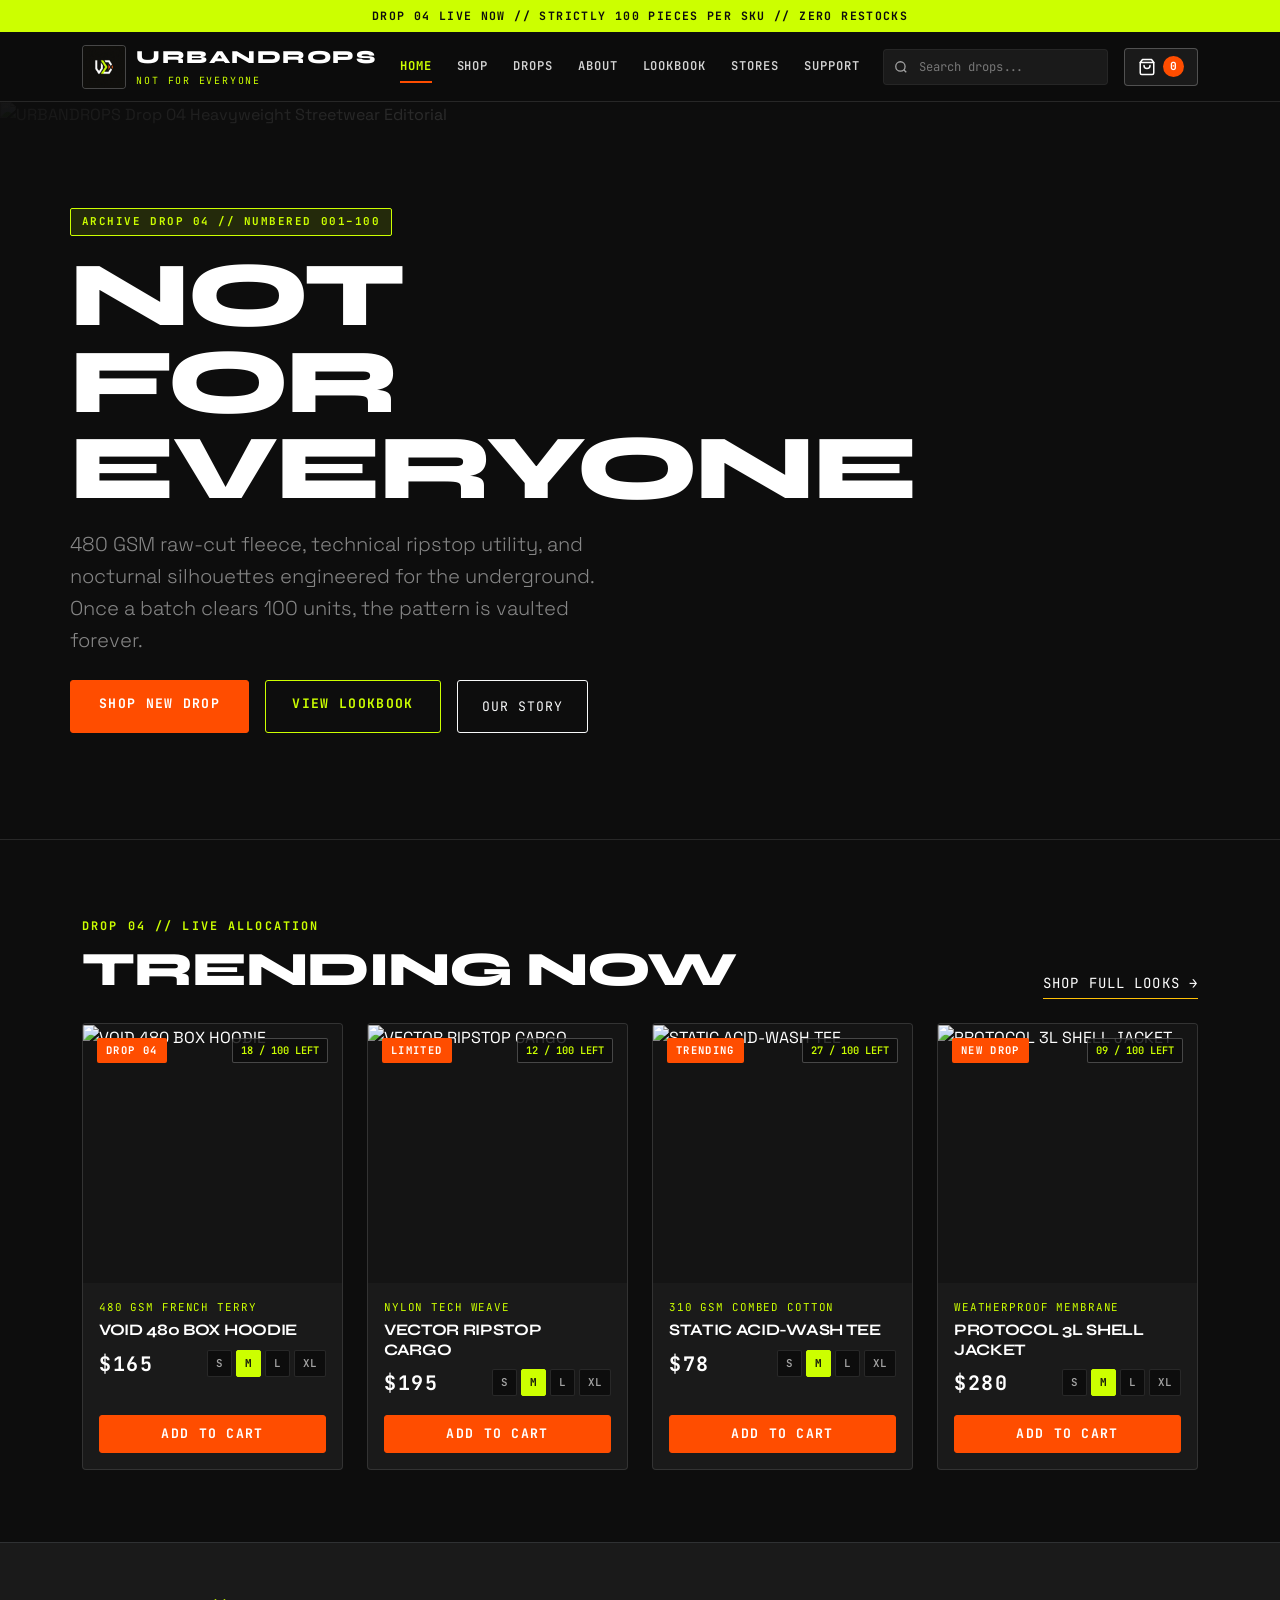
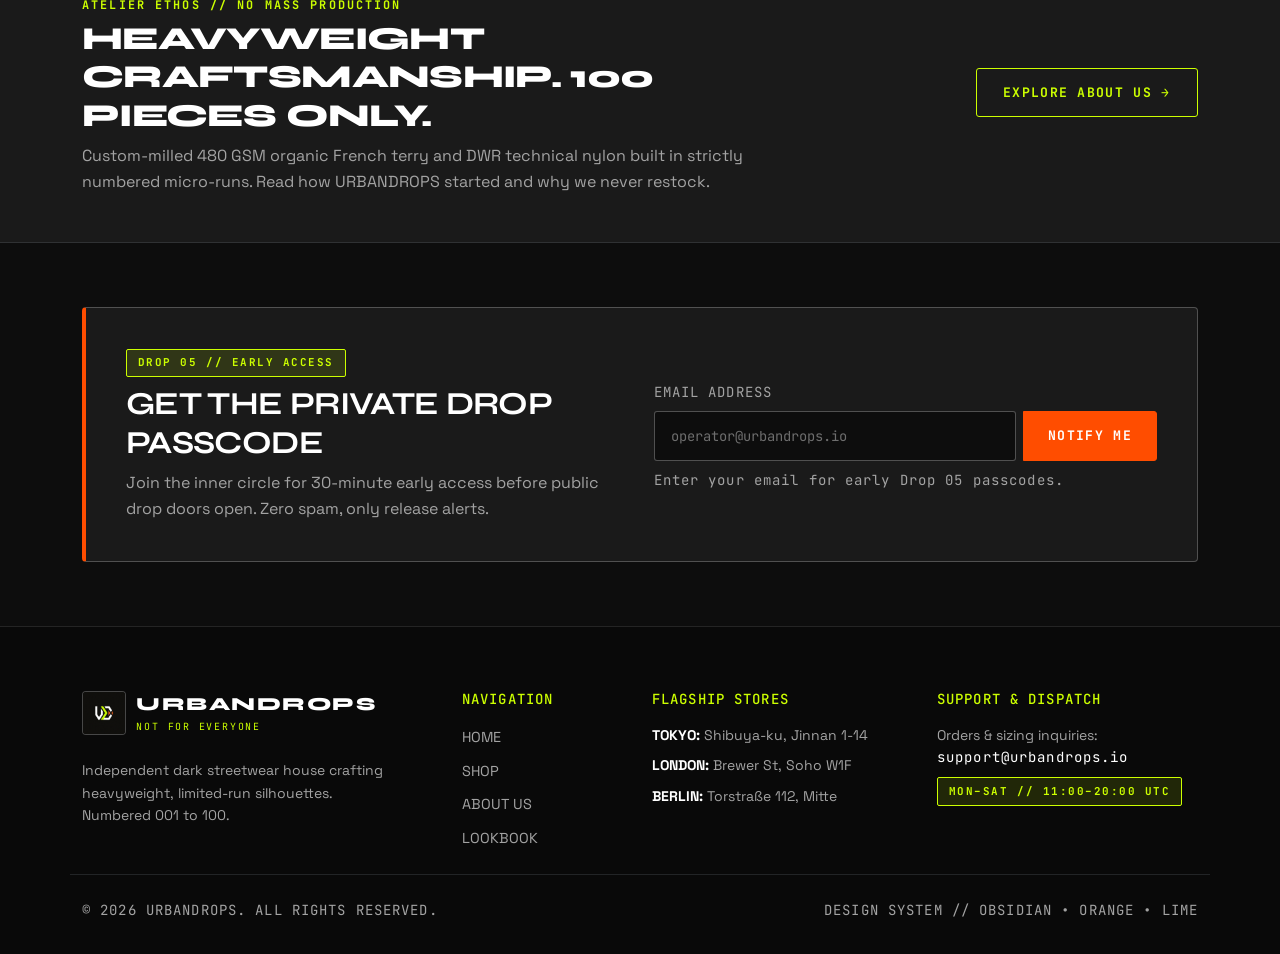
==== index.html @ 20c1b4dc "Updated active navbar link highlighting and polished mobile grid responsiveness across Home and Abou" ====
<!DOCTYPE html>
<html lang="en">
<head>
  <meta charset="UTF-8">
  <meta name="viewport" content="width=device-width, initial-scale=1.0">
  <title>URBANDROPS // NOT FOR EVERYONE</title>
  <link rel="preconnect" href="https://fonts.googleapis.com">
  <link rel="preconnect" href="https://fonts.gstatic.com" crossorigin>
  <link href="https://fonts.googleapis.com/css2?family=Inter:wght@400;500;600&family=JetBrains+Mono:wght@400;600;700&family=Space+Grotesk:wght@500;600;700&family=Syne:wght@700;800&display=swap" rel="stylesheet">
  <link href="https://cdn.jsdelivr.net/npm/bootstrap@5.3.3/dist/css/bootstrap.min.css" rel="stylesheet" integrity="sha384-QWTKZyjpPEjISv5WaRU9OFeRpok6YctnYmDr5pNlyT2bRjXh0JMhjY6hW+ALEwIH" crossorigin="anonymous">
  <link rel="stylesheet" href="css/style.css">
</head>
<body>

  <!-- Top Drop Ticker -->
  <div class="ud-ticker text-center">
    <div class="container">
      DROP 04 LIVE NOW // STRICTLY 100 PIECES PER SKU // ZERO RESTOCKS
    </div>
  </div>

  <!-- Shared Sticky Dark Navbar -->
  <nav class="navbar navbar-expand-lg sticky-top ud-navbar" aria-label="Primary Navigation">
    <div class="container">
      <a class="ud-brand" href="index.html">
        <img src="images/Logo.png" alt="URBANDROPS Logo" class="ud-brand-logo">
        <div>
          <span class="ud-brand-name">URBANDROPS</span>
          <span class="ud-brand-sub">NOT FOR EVERYONE</span>
        </div>
      </a>

      <div class="d-flex align-items-center gap-2 order-lg-3">
        <!-- Cart Icon + Dynamic Badge -->
        <button type="button" class="ud-cart-btn" data-open-cart aria-label="Open shopping bag">
          <svg width="18" height="18" viewBox="0 0 24 24" fill="none" stroke="currentColor" stroke-width="2" stroke-linecap="round" stroke-linejoin="round" aria-hidden="true">
            <path d="M6 2L3 6v14a2 2 0 0 0 2 2h14a2 2 0 0 0 2-2V6l-3-4z"></path>
            <line x1="3" y1="6" x2="21" y2="6"></line>
            <path d="M16 10a4 4 0 0 1-8 0"></path>
          </svg>
          <span class="ud-cart-badge" id="cart-badge" data-cart-badge>0</span>
        </button>

        <!-- Mobile Hamburger Menu (☰) -->
        <button class="navbar-toggler ud-toggler" type="button" data-bs-toggle="collapse" data-bs-target="#udNavbarCollapse" aria-controls="udNavbarCollapse" aria-expanded="false" aria-label="Toggle navigation">
          <span class="ud-hamburger-icon" aria-hidden="true">☰</span>
        </button>
      </div>

      <div class="collapse navbar-collapse order-lg-2" id="udNavbarCollapse">
        <ul class="navbar-nav mx-auto mb-2 mb-lg-0 gap-lg-1">
          <li class="nav-item">
            <a class="nav-link ud-nav-link active" aria-current="page" href="index.html">HOME</a>
          </li>
          <li class="nav-item">
            <a class="nav-link ud-nav-link" href="#trending-section">SHOP</a>
          </li>
          <li class="nav-item">
            <a class="nav-link ud-nav-link" href="pages/about.html#drop-philosophy">DROPS</a>
          </li>
          <li class="nav-item">
            <a class="nav-link ud-nav-link" href="pages/about.html">ABOUT</a>
          </li>
          <li class="nav-item">
            <a class="nav-link ud-nav-link" href="pages/lookbook.html">LOOKBOOK</a>
          </li>
          <li class="nav-item">
            <a class="nav-link ud-nav-link" href="pages/about.html#stores">STORES</a>
          </li>
          <li class="nav-item">
            <a class="nav-link ud-nav-link" href="#footer-support">SUPPORT</a>
          </li>
        </ul>

        <!-- Search Input -->
        <form class="ud-search-wrap me-lg-3" id="navbarSearchForm" role="search">
          <span class="ud-search-icon" aria-hidden="true">
            <svg width="14" height="14" viewBox="0 0 24 24" fill="none" stroke="currentColor" stroke-width="2.2">
              <circle cx="11" cy="11" r="8"></circle>
              <line x1="21" y1="21" x2="16.65" y2="16.65"></line>
            </svg>
          </span>
          <input class="form-control ud-search-input" type="search" id="navbarSearchInput" placeholder="Search drops..." aria-label="Search drops" autocomplete="off">
          <div class="ud-search-results" id="navbarSearchResults"></div>
        </form>
      </div>
    </div>
  </nav>

  <main>
    <!-- Hero Banner -->
    <section class="ud-hero" id="hero">
      <img src="images/hero-drop.jpg" alt="URBANDROPS Drop 04 Heavyweight Streetwear Editorial" class="ud-hero-bg">
      <div class="ud-hero-overlay"></div>
      <div class="container ud-hero-content">
        <div class="row">
          <div class="col-lg-8 col-xl-7">
            <span class="ud-tag-lime mb-3">ARCHIVE DROP 04 // NUMBERED 001–100</span>
            <h1 class="ud-hero-title mb-3">NOT FOR EVERYONE</h1>
            <p class="lead text-white-50 mb-4" style="max-width: 540px;">
              480 GSM raw-cut fleece, technical ripstop utility, and nocturnal silhouettes engineered for the underground. Once a batch clears 100 units, the pattern is vaulted forever.
            </p>
            <div class="d-flex flex-wrap gap-3">
              <a href="#trending-section" class="btn btn-ud-orange">SHOP NEW DROP</a>
              <a href="pages/lookbook.html" class="btn btn-ud-outline-lime">VIEW LOOKBOOK</a>
              <a href="pages/about.html" class="btn btn-outline-light font-mono-tech text-uppercase px-4 py-3" style="font-size: 0.82rem; border-radius: 3px;">OUR STORY</a>
            </div>
          </div>
        </div>
      </div>
    </section>

    <!-- Trending Products Grid (Rendered from JS Array) -->
    <section class="py-5 my-lg-4" id="trending-section">
      <div class="container">
        <div class="d-flex flex-column flex-md-row justify-content-between align-items-md-end mb-4 gap-3">
          <div>
            <span class="ud-section-eyebrow">DROP 04 // LIVE ALLOCATION</span>
            <h2 class="ud-section-title mb-0 mt-1">TRENDING NOW</h2>
          </div>
          <div class="d-flex align-items-center gap-3">
            <span id="trending-search-status" class="font-mono-tech small text-lime d-none"></span>
            <a href="pages/lookbook.html" class="font-mono-tech small text-decoration-none text-white border-bottom border-warning pb-1">
              SHOP FULL LOOKS →
            </a>
          </div>
        </div>

        <!-- 4-Item Grid populated dynamically by js/main.js -->
        <div class="row row-cols-1 row-cols-sm-2 row-cols-lg-4 g-4" id="trending-products-grid"></div>
      </div>
    </section>

    <!-- Brand Spotlight Strip -->
    <section class="py-5 border-top border-bottom border-secondary border-opacity-25 bg-charcoal">
      <div class="container">
        <div class="row align-items-center g-4">
          <div class="col-lg-8">
            <span class="ud-section-eyebrow">ATELIER ETHOS // NO MASS PRODUCTION</span>
            <h2 class="ud-section-title fs-2 mt-1 mb-2">HEAVYWEIGHT CRAFTSMANSHIP. 100 PIECES ONLY.</h2>
            <p class="text-ud-muted mb-0">
              Custom-milled 480 GSM organic French terry and DWR technical nylon built in strictly numbered micro-runs. Read how URBANDROPS started and why we never restock.
            </p>
          </div>
          <div class="col-lg-4 text-lg-end">
            <a href="pages/about.html" class="btn btn-ud-outline-lime">EXPLORE ABOUT US →</a>
          </div>
        </div>
      </div>
    </section>

    <!-- Email Newsletter Form with Live Validation -->
    <section class="py-5 my-lg-3" id="newsletter-section">
      <div class="container">
        <div class="ud-newsletter-box">
          <div class="row align-items-center g-4">
            <div class="col-lg-6">
              <span class="ud-tag-lime mb-2">DROP 05 // EARLY ACCESS</span>
              <h2 class="font-display fs-2 fw-bold text-uppercase mb-2">GET THE PRIVATE DROP PASSCODE</h2>
              <p class="text-ud-muted mb-0">
                Join the inner circle for 30-minute early access before public drop doors open. Zero spam, only release alerts.
              </p>
            </div>
            <div class="col-lg-6">
              <form id="newsletter-form" novalidate>
                <label for="newsletter-email" class="form-label font-mono-tech small text-ud-muted">EMAIL ADDRESS</label>
                <div class="input-group flex-column flex-sm-row gap-2">
                  <input
                    type="email"
                    class="form-control ud-input-dark"
                    id="newsletter-email"
                    placeholder="operator@urbandrops.io"
                    aria-describedby="newsletter-feedback"
                    required>
                  <button type="submit" class="btn btn-ud-orange px-4">NOTIFY ME</button>
                </div>
                <div id="newsletter-feedback" class="font-mono-tech small mt-2 text-ud-muted" aria-live="polite">
                  Enter your email for early Drop 05 passcodes.
                </div>
              </form>
            </div>
          </div>
        </div>
      </div>
    </section>
  </main>

  <!-- Shared Dark Footer -->
  <footer class="ud-footer" id="footer-support">
    <div class="container">
      <div class="row g-4 pb-4 border-bottom border-secondary border-opacity-25">
        <div class="col-lg-4">
          <a class="ud-brand mb-3" href="index.html">
            <img src="images/Logo.png" alt="URBANDROPS Logo" class="ud-brand-logo">
            <div>
              <span class="ud-brand-name">URBANDROPS</span>
              <span class="ud-brand-sub">NOT FOR EVERYONE</span>
            </div>
          </a>
          <p class="text-ud-muted small mt-2" style="max-width: 320px;">
            Independent dark streetwear house crafting heavyweight, limited-run silhouettes. Numbered 001 to 100.
          </p>
        </div>

        <div class="col-6 col-lg-2">
          <h3 class="font-mono-tech small text-lime text-uppercase mb-3">NAVIGATION</h3>
          <ul class="list-unstyled d-grid gap-2 mb-0">
            <li><a href="index.html" class="ud-footer-link">HOME</a></li>
            <li><a href="#trending-section" class="ud-footer-link">SHOP</a></li>
            <li><a href="pages/about.html" class="ud-footer-link">ABOUT US</a></li>
            <li><a href="pages/lookbook.html" class="ud-footer-link">LOOKBOOK</a></li>
          </ul>
        </div>

        <div class="col-6 col-lg-3">
          <h3 class="font-mono-tech small text-lime text-uppercase mb-3">FLAGSHIP STORES</h3>
          <ul class="list-unstyled d-grid gap-2 mb-0 small text-ud-muted">
            <li><strong class="text-white">TOKYO:</strong> Shibuya-ku, Jinnan 1-14</li>
            <li><strong class="text-white">LONDON:</strong> Brewer St, Soho W1F</li>
            <li><strong class="text-white">BERLIN:</strong> Torstraße 112, Mitte</li>
          </ul>
        </div>

        <div class="col-lg-3">
          <h3 class="font-mono-tech small text-lime text-uppercase mb-3">SUPPORT &amp; DISPATCH</h3>
          <p class="text-ud-muted small mb-2">Orders &amp; sizing inquiries:<br><span class="text-white font-mono-tech">support@urbandrops.io</span></p>
          <span class="ud-tag-lime">MON–SAT // 11:00–20:00 UTC</span>
        </div>
      </div>

      <div class="d-flex flex-column flex-sm-row justify-content-between align-items-center pt-4 gap-2">
        <p class="font-mono-tech small text-ud-muted mb-0">© 2026 URBANDROPS. ALL RIGHTS RESERVED.</p>
        <p class="font-mono-tech small text-ud-muted mb-0">DESIGN SYSTEM // OBSIDIAN • ORANGE • LIME</p>
      </div>
    </div>
  </footer>

  <script src="https://cdn.jsdelivr.net/npm/bootstrap@5.3.3/dist/js/bootstrap.bundle.min.js" integrity="sha384-YvpcrYf0tY3lHB60NNkmXc5s9fDVZLESaAA55NDzOxhy9GkcIdslK1eN7N6jIeHz" crossorigin="anonymous"></script>
  <script src="js/main.js"></script>
</body>
</html>
---- css/style.css ----
/* ==========================================================================
   URBANDROPS — Shared Dark Streetwear Design System
   Palette:
     Obsidian Black : #0D0D0D
     Dark Charcoal  : #1A1A1A
     Pure White     : #FFFFFF
     Signal Orange  : #FF4D00
     Volt Lime      : #CCFF00
   ========================================================================== */

:root {
  --ud-bg: #0D0D0D;
  --ud-surface: #1A1A1A;
  --ud-surface-alt: #232323;
  --ud-text: #FFFFFF;
  --ud-muted: #A3A3A3;
  --ud-orange: #FF4D00;
  --ud-orange-hover: #FF6826;
  --ud-lime: #CCFF00;
  --ud-border: rgba(255, 255, 255, 0.11);
  --ud-border-strong: rgba(255, 255, 255, 0.24);
  --ud-font-display: 'Syne', 'Space Grotesk', system-ui, sans-serif;
  --ud-font-sans: 'Space Grotesk', 'Inter', system-ui, -apple-system, sans-serif;
  --ud-font-mono: 'JetBrains Mono', ui-monospace, SFMono-Regular, monospace;
}

*,
*::before,
*::after {
  box-sizing: border-box;
}

html {
  scroll-behavior: smooth;
  background-color: var(--ud-bg);
  overflow-x: clip;
}

body {
  background-color: var(--ud-bg);
  color: var(--ud-text);
  font-family: var(--ud-font-sans);
  line-height: 1.6;
  overflow-x: clip;
  min-height: 100vh;
  display: flex;
  flex-direction: column;
}

main,
section {
  max-width: 100%;
}

main {
  flex: 1 0 auto;
}

/* Typography utilities */
.font-display {
  font-family: var(--ud-font-display);
  letter-spacing: -0.02em;
}

.font-mono-tech {
  font-family: var(--ud-font-mono);
  letter-spacing: 0.08em;
}

.text-lime {
  color: var(--ud-lime) !important;
}

.text-orange {
  color: var(--ud-orange) !important;
}

.text-ud-muted {
  color: var(--ud-muted) !important;
}

.bg-charcoal {
  background-color: var(--ud-surface) !important;
}

.bg-obsidian {
  background-color: var(--ud-bg) !important;
}

/* Top announcement marquee / ticker */
.ud-ticker {
  background-color: var(--ud-lime);
  color: #0D0D0D;
  font-family: var(--ud-font-mono);
  font-size: 0.72rem;
  font-weight: 700;
  letter-spacing: 0.12em;
  text-transform: uppercase;
  padding: 0.42rem 0;
  border-bottom: 1px solid #0D0D0D;
}

/* Sticky Dark Navbar */
.ud-navbar {
  background-color: rgba(13, 13, 13, 0.94);
  backdrop-filter: blur(12px);
  -webkit-backdrop-filter: blur(12px);
  border-bottom: 1px solid var(--ud-border);
  padding: 0.75rem 0;
  z-index: 1030;
}

.ud-brand {
  display: inline-flex;
  align-items: center;
  gap: 0.65rem;
  text-decoration: none;
}

.ud-brand-logo {
  width: 44px;
  height: 44px;
  object-fit: cover;
  border-radius: 4px;
  border: 1px solid var(--ud-border-strong);
  background-color: var(--ud-bg);
}

.ud-brand-name {
  font-family: var(--ud-font-display);
  font-weight: 800;
  font-size: 1.15rem;
  letter-spacing: 0.08em;
  color: var(--ud-text);
  line-height: 1;
}

.ud-brand-sub {
  display: block;
  font-family: var(--ud-font-mono);
  font-size: 0.62rem;
  color: var(--ud-lime);
  letter-spacing: 0.18em;
  margin-top: 2px;
}

.ud-nav-link {
  color: rgba(255, 255, 255, 0.82) !important;
  font-family: var(--ud-font-mono);
  font-size: 0.76rem;
  font-weight: 600;
  letter-spacing: 0.08em;
  text-transform: uppercase;
  padding: 0.5rem 0.65rem !important;
  position: relative;
  transition: color 0.2s ease, background-color 0.2s ease;
  white-space: nowrap;
}

.ud-nav-link:hover,
.ud-nav-link.active {
  color: var(--ud-lime) !important;
}

.ud-nav-link.active {
  font-weight: 700;
}

.ud-nav-link.active::after {
  content: '';
  position: absolute;
  left: 0.65rem;
  right: 0.65rem;
  bottom: 0.12rem;
  height: 2px;
  background-color: var(--ud-orange);
}

@media (min-width: 992px) and (max-width: 1199.98px) {
  .ud-nav-link {
    font-size: 0.72rem;
    padding: 0.5rem 0.44rem !important;
  }
  .ud-nav-link.active::after {
    left: 0.44rem;
    right: 0.44rem;
  }
  .ud-search-wrap {
    min-width: 155px;
  }
}

/* Mobile Hamburger Menu (☰) */
.ud-toggler {
  border: 1px solid var(--ud-border-strong);
  background-color: var(--ud-surface);
  color: var(--ud-text);
  padding: 0.38rem 0.72rem;
  border-radius: 4px;
  line-height: 1;
  transition: border-color 0.2s ease, color 0.2s ease;
}

.ud-toggler:hover,
.ud-toggler:focus {
  border-color: var(--ud-lime);
  color: var(--ud-lime);
  box-shadow: none;
}

.ud-hamburger-icon {
  font-size: 1.25rem;
  font-weight: 700;
  display: inline-block;
  line-height: 1;
}

/* Navbar Search Input */
.ud-search-wrap {
  position: relative;
  min-width: 195px;
}

.ud-search-input {
  background-color: var(--ud-surface) !important;
  border: 1px solid var(--ud-border) !important;
  color: var(--ud-text) !important;
  font-family: var(--ud-font-mono);
  font-size: 0.76rem;
  padding: 0.48rem 0.85rem 0.48rem 2.15rem !important;
  border-radius: 4px !important;
  transition: border-color 0.2s ease, box-shadow 0.2s ease;
}

.ud-search-input::placeholder {
  color: #777777;
}

.ud-search-input:focus {
  border-color: var(--ud-lime) !important;
  box-shadow: 0 0 0 2px rgba(204, 255, 0, 0.15) !important;
}

.ud-search-icon {
  position: absolute;
  left: 0.7rem;
  top: 50%;
  transform: translateY(-50%);
  color: var(--ud-muted);
  pointer-events: none;
  display: flex;
}

.ud-search-results {
  position: absolute;
  top: calc(100% + 6px);
  right: 0;
  width: 300px;
  max-width: 90vw;
  background-color: var(--ud-surface);
  border: 1px solid var(--ud-border-strong);
  border-radius: 4px;
  box-shadow: 0 18px 40px rgba(0, 0, 0, 0.75);
  z-index: 1050;
  display: none;
  overflow: hidden;
}

.ud-search-results.show {
  display: block;
}

.ud-search-result-item {
  display: flex;
  align-items: center;
  gap: 0.75rem;
  padding: 0.65rem 0.85rem;
  text-decoration: none;
  color: var(--ud-text);
  border-bottom: 1px solid var(--ud-border);
  transition: background-color 0.15s ease;
}

.ud-search-result-item:last-child {
  border-bottom: none;
}

.ud-search-result-item:hover {
  background-color: var(--ud-surface-alt);
  color: var(--ud-lime);
}

.ud-search-result-item img {
  width: 40px;
  height: 40px;
  object-fit: cover;
  border-radius: 3px;
}

/* Cart Button & Badge */
.ud-cart-btn {
  position: relative;
  display: inline-flex;
  align-items: center;
  justify-content: center;
  gap: 0.45rem;
  background-color: var(--ud-surface);
  border: 1px solid var(--ud-border-strong);
  color: var(--ud-text);
  padding: 0.46rem 0.8rem;
  border-radius: 4px;
  cursor: pointer;
  transition: border-color 0.2s ease, transform 0.15s ease;
}

.ud-cart-btn:hover {
  border-color: var(--ud-orange);
  color: var(--ud-text);
}

.ud-cart-badge {
  background-color: var(--ud-orange);
  color: var(--ud-text);
  font-family: var(--ud-font-mono);
  font-size: 0.7rem;
  font-weight: 700;
  min-width: 21px;
  height: 21px;
  padding: 0 5px;
  border-radius: 999px;
  display: inline-flex;
  align-items: center;
  justify-content: center;
  transition: transform 0.2s ease, background-color 0.2s ease;
}

.ud-cart-badge.bump {
  transform: scale(1.28);
  background-color: var(--ud-lime);
  color: #0D0D0D;
}

/* Buttons */
.btn-ud-orange {
  background-color: var(--ud-orange);
  border: 1px solid var(--ud-orange);
  color: var(--ud-text);
  font-family: var(--ud-font-mono);
  font-weight: 700;
  font-size: 0.82rem;
  letter-spacing: 0.1em;
  text-transform: uppercase;
  padding: 0.85rem 1.75rem;
  border-radius: 3px;
  transition: background-color 0.2s ease, transform 0.15s ease, box-shadow 0.2s ease;
}

.btn-ud-orange:hover,
.btn-ud-orange:focus {
  background-color: var(--ud-orange-hover);
  border-color: var(--ud-orange-hover);
  color: var(--ud-text);
  transform: translateY(-2px);
  box-shadow: 0 8px 24px rgba(255, 77, 0, 0.35);
}

.btn-ud-outline-lime {
  background-color: transparent;
  border: 1px solid var(--ud-lime);
  color: var(--ud-lime);
  font-family: var(--ud-font-mono);
  font-weight: 700;
  font-size: 0.82rem;
  letter-spacing: 0.1em;
  text-transform: uppercase;
  padding: 0.85rem 1.65rem;
  border-radius: 3px;
  transition: background-color 0.2s ease, color 0.2s ease;
}

.btn-ud-outline-lime:hover {
  background-color: var(--ud-lime);
  color: #0D0D0D;
}

/* Badges & Tags */
.ud-tag-lime {
  display: inline-block;
  background-color: rgba(204, 255, 0, 0.12);
  border: 1px solid var(--ud-lime);
  color: var(--ud-lime);
  font-family: var(--ud-font-mono);
  font-size: 0.68rem;
  font-weight: 700;
  letter-spacing: 0.14em;
  text-transform: uppercase;
  padding: 0.28rem 0.68rem;
  border-radius: 2px;
}

.ud-tag-orange {
  display: inline-block;
  background-color: var(--ud-orange);
  color: var(--ud-text);
  font-family: var(--ud-font-mono);
  font-size: 0.66rem;
  font-weight: 700;
  letter-spacing: 0.12em;
  text-transform: uppercase;
  padding: 0.26rem 0.6rem;
  border-radius: 2px;
}

/* Hero Section (index.html) */
.ud-hero {
  position: relative;
  min-height: 82vh;
  display: flex;
  align-items: center;
  background-color: var(--ud-bg);
  overflow: hidden;
  border-bottom: 1px solid var(--ud-border);
}

.ud-hero-bg {
  position: absolute;
  inset: 0;
  width: 100%;
  height: 100%;
  object-fit: cover;
  object-position: center 22%;
  opacity: 0.62;
  filter: contrast(1.08);
}

.ud-hero-overlay {
  position: absolute;
  inset: 0;
  background: linear-gradient(
    90deg,
    rgba(13, 13, 13, 0.94) 0%,
    rgba(13, 13, 13, 0.72) 52%,
    rgba(13, 13, 13, 0.35) 100%
  );
}

.ud-hero-content {
  position: relative;
  z-index: 2;
  padding: 5rem 0;
}

.ud-hero-title {
  font-family: var(--ud-font-display);
  font-weight: 800;
  font-size: clamp(2.8rem, 7.2vw, 5.75rem);
  line-height: 0.94;
  letter-spacing: -0.03em;
  text-transform: uppercase;
  color: var(--ud-text);
}

/* Section Headers */
.ud-section-eyebrow {
  font-family: var(--ud-font-mono);
  font-size: 0.74rem;
  font-weight: 700;
  letter-spacing: 0.18em;
  text-transform: uppercase;
  color: var(--ud-lime);
}

.ud-section-title {
  font-family: var(--ud-font-display);
  font-weight: 800;
  font-size: clamp(1.85rem, 4vw, 3rem);
  letter-spacing: -0.02em;
  text-transform: uppercase;
}

/* Dark Charcoal Cards */
.ud-card {
  background-color: var(--ud-surface);
  border: 1px solid var(--ud-border);
  border-radius: 4px;
  overflow: hidden;
  transition: transform 0.25s ease, border-color 0.25s ease, box-shadow 0.25s ease;
  height: 100%;
  display: flex;
  flex-direction: column;
}

.ud-card:hover {
  transform: translateY(-4px);
  border-color: var(--ud-lime);
  box-shadow: 0 16px 36px rgba(0, 0, 0, 0.55);
}

.ud-card-img-wrap {
  position: relative;
  overflow: hidden;
  background-color: #141414;
  aspect-ratio: 1 / 1;
}

.ud-card-img-wrap img {
  width: 100%;
  height: 100%;
  object-fit: cover;
  transition: transform 0.45s ease;
}

.ud-card:hover .ud-card-img-wrap img {
  transform: scale(1.05);
}

.ud-card-badge-corner {
  position: absolute;
  top: 0.85rem;
  left: 0.85rem;
  z-index: 2;
}

.ud-card-stock-corner {
  position: absolute;
  top: 0.85rem;
  right: 0.85rem;
  z-index: 2;
  background-color: rgba(13, 13, 13, 0.84);
  border: 1px solid var(--ud-border-strong);
  color: var(--ud-lime);
  font-family: var(--ud-font-mono);
  font-size: 0.65rem;
  font-weight: 600;
  padding: 0.22rem 0.5rem;
  border-radius: 2px;
}

/* Quick size selector pills on product cards */
.ud-size-mini {
  background: var(--ud-bg);
  border: 1px solid var(--ud-border);
  color: var(--ud-muted);
  font-family: var(--ud-font-mono);
  font-size: 0.68rem;
  font-weight: 600;
  padding: 0.24rem 0.5rem;
  border-radius: 2px;
  cursor: pointer;
  transition: all 0.15s ease;
}

.ud-size-mini:hover {
  border-color: var(--ud-text);
  color: var(--ud-text);
}

.ud-size-mini.active {
  background-color: var(--ud-lime);
  border-color: var(--ud-lime);
  color: #0D0D0D;
  font-weight: 700;
}

/* Newsletter Panel */
.ud-newsletter-box {
  background-color: var(--ud-surface);
  border: 1px solid var(--ud-border-strong);
  border-left: 4px solid var(--ud-orange);
  border-radius: 4px;
  padding: 2.5rem;
}

.ud-input-dark {
  background-color: var(--ud-bg) !important;
  border: 1px solid var(--ud-border-strong) !important;
  color: var(--ud-text) !important;
  font-family: var(--ud-font-mono);
  font-size: 0.86rem;
  padding: 0.85rem 1rem !important;
  border-radius: 3px !important;
}

.ud-input-dark::placeholder {
  color: #6e6e6e;
}

.ud-input-dark:focus {
  border-color: var(--ud-lime) !important;
  box-shadow: 0 0 0 2px rgba(204, 255, 0, 0.18) !important;
}

.ud-input-dark.is-valid-ud {
  border-color: var(--ud-lime) !important;
}

.ud-input-dark.is-invalid-ud {
  border-color: var(--ud-orange) !important;
}

/* About Split Panel */
.ud-split-panel {
  border: 1px solid var(--ud-border);
  background-color: var(--ud-surface);
  border-radius: 4px;
  overflow: hidden;
}

.ud-split-media {
  position: relative;
  min-height: 420px;
  height: 100%;
}

.ud-split-media img {
  width: 100%;
  height: 100%;
  object-fit: cover;
  display: block;
}

.ud-fabric-card {
  background-color: var(--ud-surface);
  border: 1px solid var(--ud-border);
  border-top: 3px solid var(--ud-lime);
  border-radius: 4px;
  padding: 1.75rem;
  height: 100%;
  transition: border-color 0.2s ease, transform 0.2s ease;
}

.ud-fabric-card:hover {
  border-color: var(--ud-orange);
  transform: translateY(-3px);
}

.ud-drop-counter-box {
  background: linear-gradient(135deg, #1A1A1A 0%, #121212 100%);
  border: 1px solid var(--ud-border-strong);
  border-radius: 4px;
  padding: 2.5rem;
  position: relative;
  overflow: hidden;
}

.ud-progress-dark {
  height: 10px;
  background-color: #0D0D0D;
  border: 1px solid var(--ud-border);
  border-radius: 2px;
  overflow: hidden;
}

.ud-progress-fill {
  height: 100%;
  background: linear-gradient(90deg, var(--ud-orange), var(--ud-lime));
}

/* Lookbook Gallery Cards */
.ud-look-card {
  background-color: var(--ud-surface);
  border: 1px solid var(--ud-border);
  border-radius: 4px;
  overflow: hidden;
  transition: border-color 0.25s ease, transform 0.25s ease;
  width: 100%;
  max-width: 100%;
  min-width: 0;
  height: 100%;
  display: flex;
  flex-direction: column;
}

.ud-look-card:hover {
  border-color: var(--ud-orange);
  transform: translateY(-4px);
}

.ud-look-media {
  position: relative;
  width: 100%;
  aspect-ratio: 3 / 4;
  overflow: hidden;
  background-color: #121212;
}

.ud-look-media img {
  width: 100%;
  height: 100%;
  object-fit: cover;
  display: block;
  transition: transform 0.5s ease;
}

.ud-look-card:hover .ud-look-media img {
  transform: scale(1.04);
}

.ud-look-overlay {
  position: absolute;
  inset: 0;
  background: linear-gradient(to top, rgba(13, 13, 13, 0.92) 0%, rgba(13, 13, 13, 0.15) 55%, transparent 100%);
  display: flex;
  flex-direction: column;
  justify-content: flex-end;
  padding: 1.5rem;
}

.ud-look-body {
  padding: 1.5rem;
  min-width: 0;
}

/* Lookbook Modal & Offcanvas Dark Styling */
.ud-modal-content {
  background-color: var(--ud-surface);
  color: var(--ud-text);
  border: 1px solid var(--ud-border-strong);
  border-radius: 4px;
}

.ud-modal-header {
  border-bottom: 1px solid var(--ud-border);
}

.ud-modal-footer {
  border-top: 1px solid var(--ud-border);
}

.ud-size-btn {
  min-width: 54px;
  padding: 0.55rem 0.9rem;
  background-color: var(--ud-bg);
  border: 1px solid var(--ud-border-strong);
  color: var(--ud-text);
  font-family: var(--ud-font-mono);
  font-weight: 700;
  font-size: 0.84rem;
  border-radius: 3px;
  cursor: pointer;
  transition: all 0.15s ease;
}

.ud-size-btn:hover {
  border-color: var(--ud-lime);
  color: var(--ud-lime);
}

.ud-size-btn.active {
  background-color: var(--ud-lime);
  border-color: var(--ud-lime);
  color: #0D0D0D;
}

.ud-outfit-item-row {
  display: flex;
  justify-content: space-between;
  align-items: center;
  padding: 0.75rem 0;
  border-bottom: 1px solid var(--ud-border);
  gap: 1rem;
}

.ud-outfit-item-row:last-child {
  border-bottom: none;
}

/* Footer */
.ud-footer {
  background-color: #090909;
  border-top: 1px solid var(--ud-border);
  padding: 4rem 0 2rem;
  margin-top: auto;
}

.ud-footer-link {
  color: var(--ud-muted);
  text-decoration: none;
  font-size: 0.9rem;
  transition: color 0.15s ease;
}

.ud-footer-link:hover {
  color: var(--ud-lime);
}

/* Floating Volt Lime Toast Notification */
@keyframes udToastSlideIn {
  from {
    opacity: 0;
    transform: translateY(16px) scale(0.97);
  }
  to {
    opacity: 1;
    transform: translateY(0) scale(1);
  }
}

.ud-toast-container {
  position: fixed;
  bottom: 1.5rem;
  right: 1.5rem;
  z-index: 1090;
  max-width: calc(100vw - 2rem);
}

.ud-toast {
  background-color: var(--ud-lime);
  color: #0D0D0D;
  border: 2px solid #0D0D0D;
  border-left: 6px solid var(--ud-orange);
  padding: 0.95rem 1.15rem;
  border-radius: 4px;
  box-shadow: 0 14px 36px rgba(204, 255, 0, 0.25), 0 14px 32px rgba(0, 0, 0, 0.78);
  font-family: var(--ud-font-mono);
  font-size: 0.82rem;
  font-weight: 700;
  max-width: 390px;
  animation: udToastSlideIn 0.24s cubic-bezier(0.22, 1, 0.36, 1);
}

.ud-toast-close {
  background: transparent;
  border: 1px solid rgba(13, 13, 13, 0.35);
  color: #0D0D0D;
  font-family: var(--ud-font-mono);
  font-weight: 700;
  font-size: 0.85rem;
  line-height: 1;
  width: 24px;
  height: 24px;
  border-radius: 3px;
  display: inline-flex;
  align-items: center;
  justify-content: center;
  cursor: pointer;
  flex-shrink: 0;
}

.ud-toast-close:hover {
  background-color: #0D0D0D;
  color: var(--ud-lime);
}

@media (max-width: 991.98px) {
  .ud-nav-link {
    padding: 0.6rem 0.75rem !important;
  }
  .ud-nav-link.active {
    background-color: rgba(204, 255, 0, 0.08);
    border-left: 3px solid var(--ud-lime);
  }
  .ud-nav-link.active::after {
    display: none;
  }
  .ud-search-wrap {
    width: 100%;
    margin-top: 0.75rem;
    margin-bottom: 0.5rem;
  }
  .ud-search-results {
    width: 100%;
    left: 0;
    right: auto;
  }
  .ud-hero {
    min-height: 70vh;
  }
  .ud-hero-overlay {
    background: linear-gradient(
      180deg,
      rgba(13, 13, 13, 0.72) 0%,
      rgba(13, 13, 13, 0.92) 75%
    );
  }
}

@media (max-width: 575.98px) {
  .ud-ticker {
    font-size: 0.64rem;
    letter-spacing: 0.06em;
    padding: 0.4rem 0.5rem;
  }
  .ud-brand-logo {
    width: 36px;
    height: 36px;
  }
  .ud-brand-name {
    font-size: 0.96rem;
    letter-spacing: 0.05em;
  }
  .ud-brand-sub {
    font-size: 0.54rem;
    letter-spacing: 0.12em;
  }
  .ud-hero-title {
    font-size: clamp(2.15rem, 11vw, 3rem);
    overflow-wrap: break-word;
  }
  .ud-section-title {
    font-size: clamp(1.55rem, 8vw, 2.2rem);
    overflow-wrap: break-word;
  }
  .ud-look-card:hover {
    transform: none;
  }
  .ud-look-media {
    aspect-ratio: 4 / 5;
  }
  .ud-look-overlay {
    padding: 1.15rem;
  }
  .ud-look-body {
    padding: 1.15rem;
  }
  .ud-btn-mobile-full {
    width: 100%;
  }
  .ud-newsletter-box,
  .ud-drop-counter-box {
    padding: 1.5rem;
  }
  .ud-toast-container {
    left: 1rem;
    right: 1rem;
    bottom: 1rem;
    max-width: none;
  }
  .ud-toast {
    max-width: 100%;
    width: 100%;
  }
}
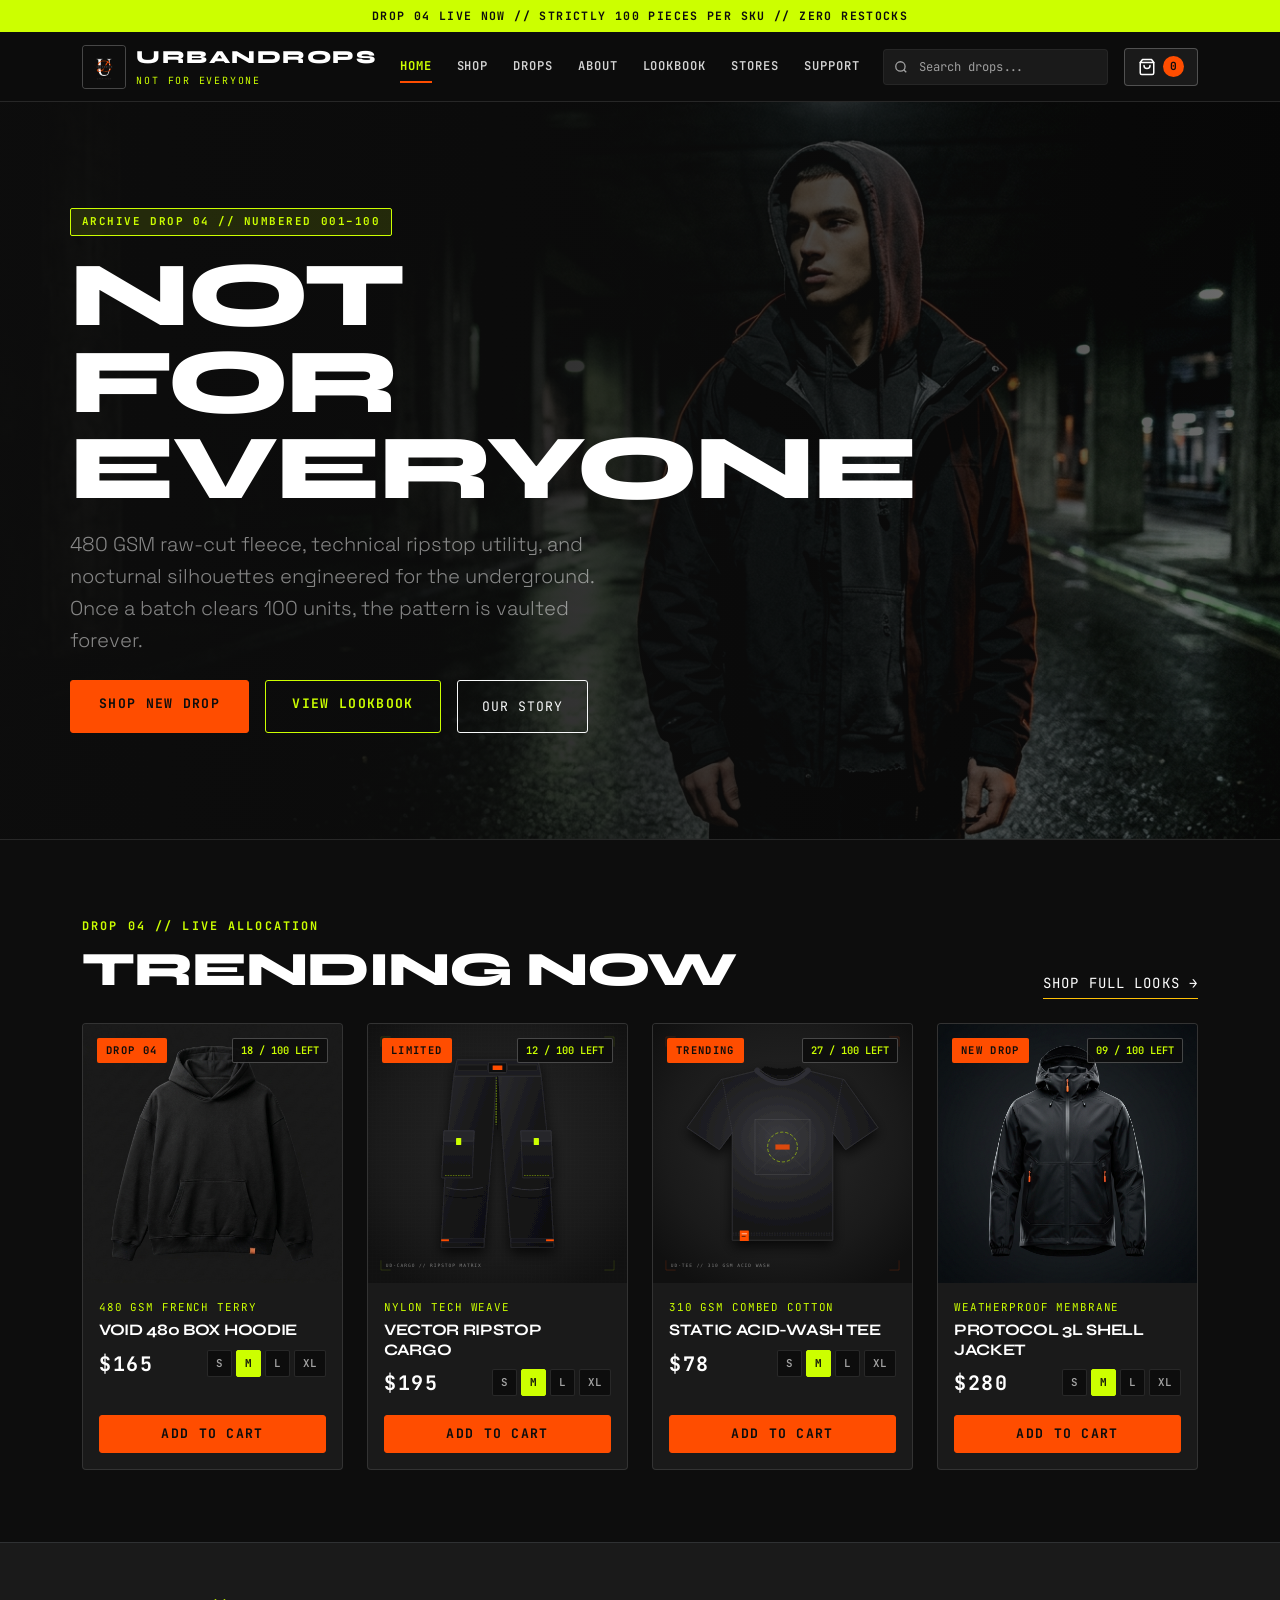
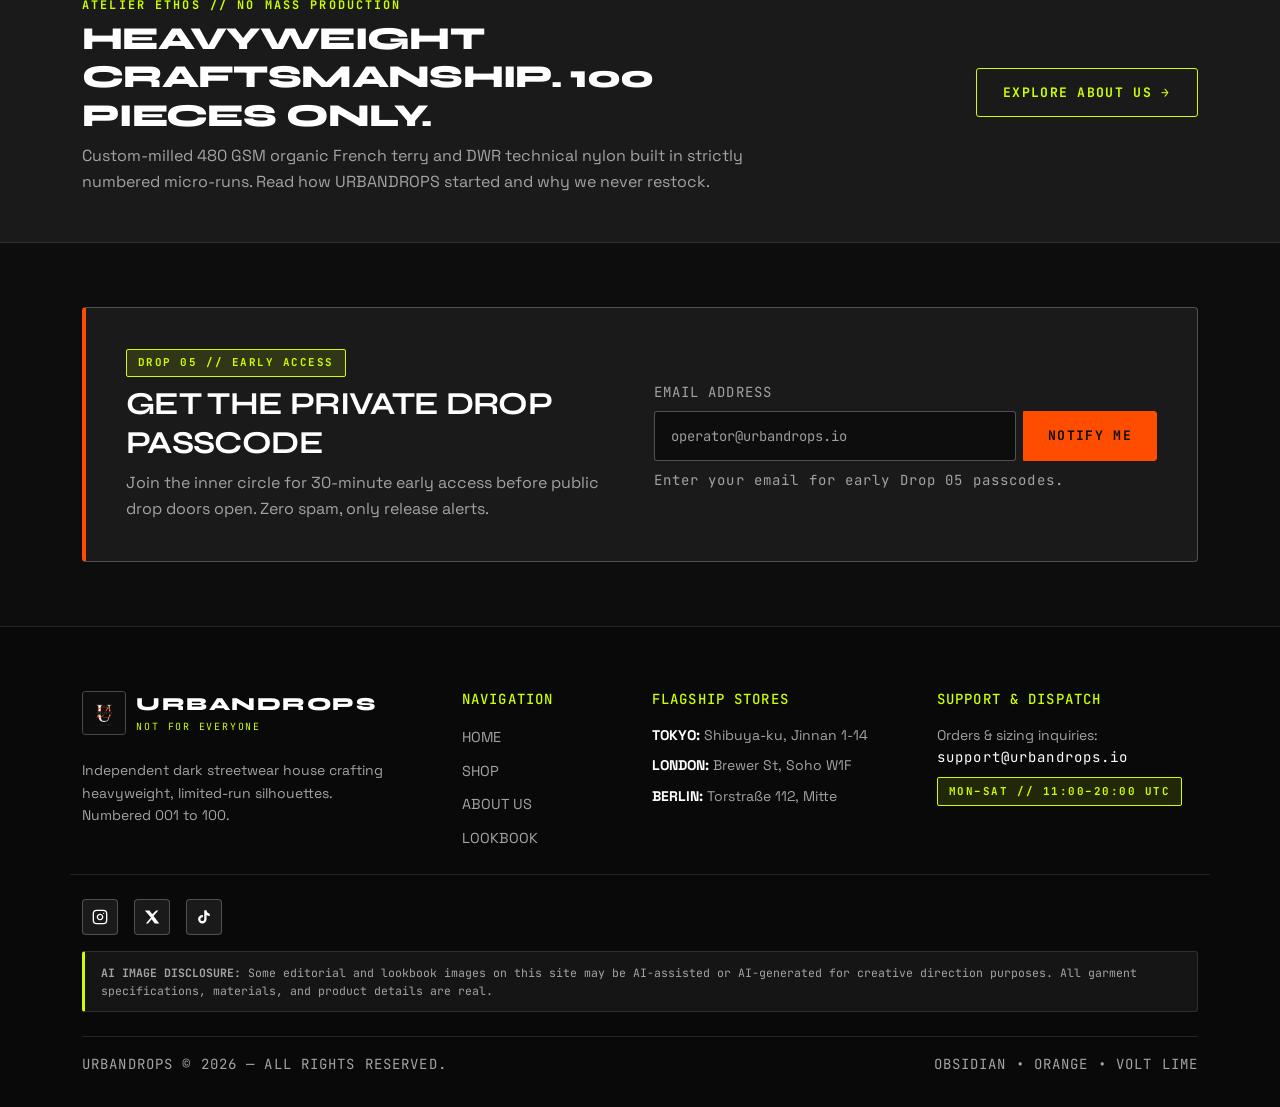
==== commit 4e8e1bc3: "Polish styling, animations, and image paths across Home, About, and Lookbook" ====
--- a/index.html
+++ b/index.html
@@ -23,7 +23,7 @@
   <nav class="navbar navbar-expand-lg sticky-top ud-navbar" aria-label="Primary Navigation">
     <div class="container">
       <a class="ud-brand" href="index.html">
-        <img src="images/Logo.png" alt="URBANDROPS Logo" class="ud-brand-logo">
+        <img src="images/Logo.png" alt="URBANDROPS Logo" class="ud-brand-logo" onerror="this.onerror=null;this.src='images/Logo.png';this.style.opacity='0.4'">
         <div>
           <span class="ud-brand-name">URBANDROPS</span>
           <span class="ud-brand-sub">NOT FOR EVERYONE</span>
@@ -90,7 +90,7 @@
   <main>
     <!-- Hero Banner -->
     <section class="ud-hero" id="hero">
-      <img src="images/hero-drop.jpg" alt="URBANDROPS Drop 04 Heavyweight Streetwear Editorial" class="ud-hero-bg">
+      <img src="images/hero-drop.jpg" alt="URBANDROPS Drop 04 Heavyweight Streetwear Editorial" class="ud-hero-bg" onerror="this.onerror=null;this.style.display='none'">
       <div class="ud-hero-overlay"></div>
       <div class="container ud-hero-content">
         <div class="row">
@@ -191,7 +191,7 @@
       <div class="row g-4 pb-4 border-bottom border-secondary border-opacity-25">
         <div class="col-lg-4">
           <a class="ud-brand mb-3" href="index.html">
-            <img src="images/Logo.png" alt="URBANDROPS Logo" class="ud-brand-logo">
+            <img src="images/Logo.png" alt="URBANDROPS Logo" class="ud-brand-logo" onerror="this.onerror=null;this.src='images/Logo.png';this.style.opacity='0.4'">
             <div>
               <span class="ud-brand-name">URBANDROPS</span>
               <span class="ud-brand-sub">NOT FOR EVERYONE</span>
@@ -228,9 +228,25 @@
         </div>
       </div>
 
-      <div class="d-flex flex-column flex-sm-row justify-content-between align-items-center pt-4 gap-2">
-        <p class="font-mono-tech small text-ud-muted mb-0">© 2026 URBANDROPS. ALL RIGHTS RESERVED.</p>
-        <p class="font-mono-tech small text-ud-muted mb-0">DESIGN SYSTEM // OBSIDIAN • ORANGE • LIME</p>
+      <!-- Footer Social Links & AI Disclosure -->
+      <div class="d-flex flex-wrap gap-3 mb-3 mt-4">
+        <a href="#" class="ud-social-link" aria-label="URBANDROPS on Instagram">
+          <svg width="16" height="16" fill="currentColor" viewBox="0 0 24 24" aria-hidden="true"><rect x="2" y="2" width="20" height="20" rx="5" ry="5" fill="none" stroke="currentColor" stroke-width="2"/><path d="M16 11.37A4 4 0 1 1 12.63 8 4 4 0 0 1 16 11.37z" fill="none" stroke="currentColor" stroke-width="2"/><line x1="17.5" y1="6.5" x2="17.51" y2="6.5" stroke="currentColor" stroke-width="2" stroke-linecap="round"/></svg>
+        </a>
+        <a href="#" class="ud-social-link" aria-label="URBANDROPS on X / Twitter">
+          <svg width="16" height="16" fill="currentColor" viewBox="0 0 24 24" aria-hidden="true"><path d="M18.244 2.25h3.308l-7.227 8.26 8.502 11.24H16.17l-4.714-6.231-5.401 6.231H2.744l7.733-8.835L1.254 2.25H8.08l4.253 5.622L18.244 2.25z"/></svg>
+        </a>
+        <a href="#" class="ud-social-link" aria-label="URBANDROPS on TikTok">
+          <svg width="16" height="16" fill="currentColor" viewBox="0 0 24 24" aria-hidden="true"><path d="M19.59 6.69a4.83 4.83 0 0 1-3.77-4.25V2h-3.45v13.67a2.89 2.89 0 0 1-2.88 2.5 2.89 2.89 0 0 1-2.89-2.89 2.89 2.89 0 0 1 2.89-2.89c.28 0 .54.04.79.1V9.01a6.33 6.33 0 0 0-.79-.05 6.34 6.34 0 0 0-6.34 6.34 6.34 6.34 0 0 0 6.34 6.34 6.34 6.34 0 0 0 6.33-6.34V9.03a8.16 8.16 0 0 0 4.77 1.52V7.1a4.85 4.85 0 0 1-1-.41z"/></svg>
+        </a>
+      </div>
+      <div class="ud-ai-disclosure mb-4">
+        <strong>AI IMAGE DISCLOSURE:</strong> Some editorial and lookbook images on this site may be AI-assisted or AI-generated for creative direction purposes. All garment specifications, materials, and product details are real.
+      </div>
+
+      <div class="d-flex flex-column flex-sm-row justify-content-between align-items-center pt-3 border-top border-secondary border-opacity-25 gap-2">
+        <p class="font-mono-tech small text-ud-muted mb-0">URBANDROPS © 2026 — ALL RIGHTS RESERVED.</p>
+        <p class="font-mono-tech small text-ud-muted mb-0">OBSIDIAN • ORANGE • VOLT LIME</p>
       </div>
     </div>
   </footer>
--- a/css/style.css
+++ b/css/style.css
@@ -56,6 +56,43 @@
   flex: 1 0 auto;
 }
 
+/* Keyboard Skip Link & Global Focus Visibility */
+.ud-skip-link {
+  position: fixed;
+  top: -100px;
+  left: 1rem;
+  z-index: 2000;
+  background-color: var(--ud-lime);
+  color: #0D0D0D;
+  font-family: var(--ud-font-mono);
+  font-size: 0.78rem;
+  font-weight: 700;
+  letter-spacing: 0.08em;
+  text-transform: uppercase;
+  text-decoration: none;
+  padding: 0.65rem 1rem;
+  border: 2px solid #0D0D0D;
+  border-radius: 3px;
+  transition: top 0.15s ease;
+}
+
+.ud-skip-link:focus,
+.ud-skip-link:focus-visible {
+  top: 1rem;
+  outline: 2px solid var(--ud-orange);
+  outline-offset: 2px;
+}
+
+a:focus-visible,
+button:focus-visible,
+input:focus-visible,
+select:focus-visible,
+textarea:focus-visible,
+[tabindex]:focus-visible {
+  outline: 2px solid var(--ud-lime) !important;
+  outline-offset: 2px !important;
+}
+
 /* Typography utilities */
 .font-display {
   font-family: var(--ud-font-display);
@@ -201,8 +238,18 @@
   transition: border-color 0.2s ease, color 0.2s ease;
 }
 
-.ud-toggler:hover,
-.ud-toggler:focus {
+.ud-toggler:hover {
+  border-color: var(--ud-lime);
+  color: var(--ud-lime);
+}
+
+.ud-toggler:focus:not(:focus-visible) {
+  box-shadow: none;
+}
+
+.ud-toggler:focus-visible {
+  outline: 2px solid var(--ud-lime) !important;
+  outline-offset: 2px !important;
   border-color: var(--ud-lime);
   color: var(--ud-lime);
   box-shadow: none;
@@ -233,7 +280,7 @@
 }
 
 .ud-search-input::placeholder {
-  color: #777777;
+  color: #9E9E9E;
 }
 
 .ud-search-input:focus {
@@ -320,7 +367,7 @@
 
 .ud-cart-badge {
   background-color: var(--ud-orange);
-  color: var(--ud-text);
+  color: #0D0D0D;
   font-family: var(--ud-font-mono);
   font-size: 0.7rem;
   font-weight: 700;
@@ -344,7 +391,7 @@
 .btn-ud-orange {
   background-color: var(--ud-orange);
   border: 1px solid var(--ud-orange);
-  color: var(--ud-text);
+  color: #0D0D0D;
   font-family: var(--ud-font-mono);
   font-weight: 700;
   font-size: 0.82rem;
@@ -359,7 +406,7 @@
 .btn-ud-orange:focus {
   background-color: var(--ud-orange-hover);
   border-color: var(--ud-orange-hover);
-  color: var(--ud-text);
+  color: #0D0D0D;
   transform: translateY(-2px);
   box-shadow: 0 8px 24px rgba(255, 77, 0, 0.35);
 }
@@ -401,7 +448,7 @@
 .ud-tag-orange {
   display: inline-block;
   background-color: var(--ud-orange);
-  color: var(--ud-text);
+  color: #0D0D0D;
   font-family: var(--ud-font-mono);
   font-size: 0.66rem;
   font-weight: 700;
@@ -582,7 +629,7 @@
 }
 
 .ud-input-dark::placeholder {
-  color: #6e6e6e;
+  color: #9E9E9E;
 }
 
 .ud-input-dark:focus {
@@ -630,7 +677,9 @@
 }
 
 .ud-fabric-card:hover {
+  /* Keep lime top-accent, only brighten the side/bottom border on hover */
   border-color: var(--ud-orange);
+  border-top-color: var(--ud-lime);
   transform: translateY(-3px);
 }
 
@@ -752,6 +801,13 @@
   color: #0D0D0D;
 }
 
+.ud-size-btn.active:focus-visible,
+.ud-size-mini.active:focus-visible,
+.ud-toast-close:focus-visible {
+  outline: 2px solid var(--ud-orange) !important;
+  outline-offset: 2px !important;
+}
+
 .ud-outfit-item-row {
   display: flex;
   justify-content: space-between;
@@ -782,6 +838,38 @@
 
 .ud-footer-link:hover {
   color: var(--ud-lime);
+}
+
+.ud-social-link {
+  display: inline-flex;
+  align-items: center;
+  justify-content: center;
+  width: 36px;
+  height: 36px;
+  background-color: var(--ud-surface);
+  border: 1px solid var(--ud-border-strong);
+  border-radius: 4px;
+  color: var(--ud-text);
+  text-decoration: none;
+  transition: border-color 0.2s ease, color 0.2s ease, transform 0.15s ease;
+}
+
+.ud-social-link:hover {
+  border-color: var(--ud-lime);
+  color: var(--ud-lime);
+  transform: translateY(-2px);
+}
+
+.ud-ai-disclosure {
+  background-color: rgba(26, 26, 26, 0.75);
+  border: 1px solid var(--ud-border);
+  border-left: 3px solid var(--ud-lime);
+  border-radius: 3px;
+  padding: 0.75rem 1rem;
+  font-family: var(--ud-font-mono);
+  font-size: 0.72rem;
+  line-height: 1.5;
+  color: var(--ud-muted);
 }
 
 /* Floating Volt Lime Toast Notification */
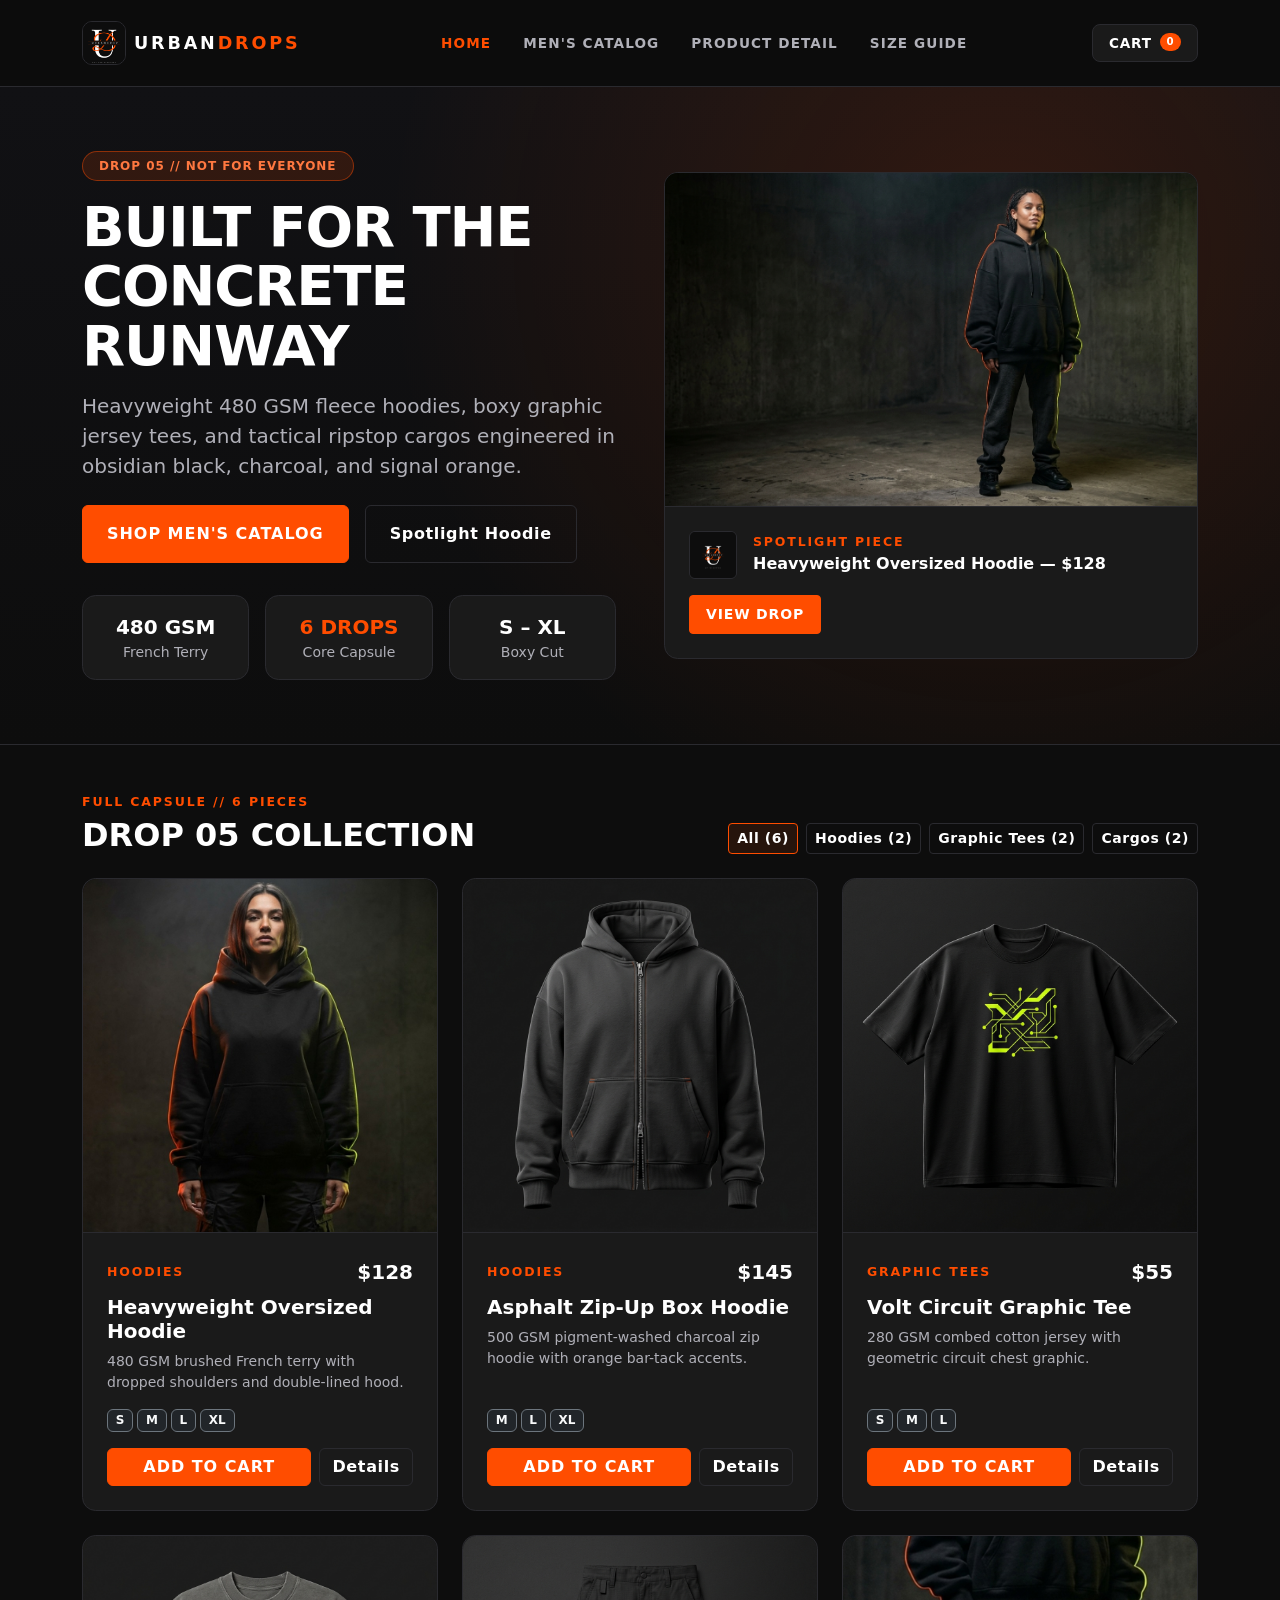
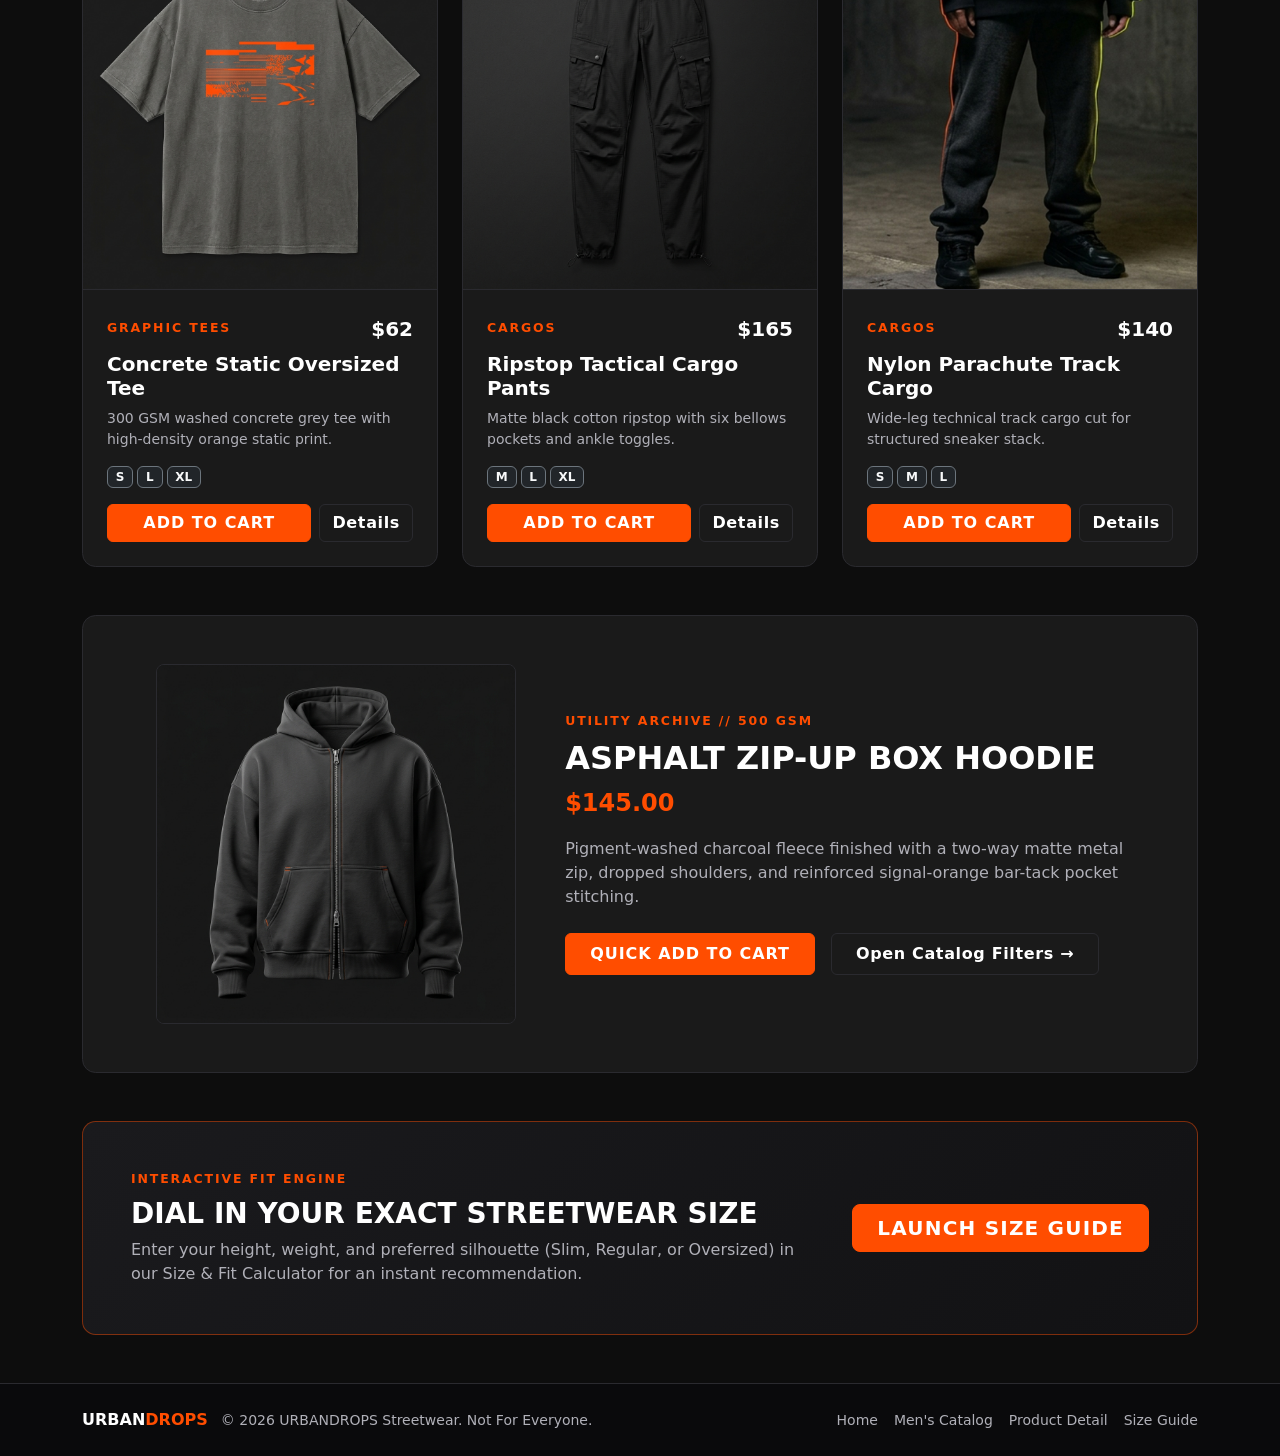
==== commit a69d0bae: "Maheen Adil (i263081): Push session-01.md and session-02.md logs" ====
--- a/index.html
+++ b/index.html
@@ -1,183 +1,226 @@
 <!DOCTYPE html>
 <html lang="en">
 <head>
-  <meta charset="UTF-8">
-  <meta name="viewport" content="width=device-width, initial-scale=1.0">
-  <title>URBANDROPS // NOT FOR EVERYONE</title>
-  <link rel="preconnect" href="https://fonts.googleapis.com">
-  <link rel="preconnect" href="https://fonts.gstatic.com" crossorigin>
-  <link href="https://fonts.googleapis.com/css2?family=Inter:wght@400;500;600&family=JetBrains+Mono:wght@400;600;700&family=Space+Grotesk:wght@500;600;700&family=Syne:wght@700;800&display=swap" rel="stylesheet">
-  <link href="https://cdn.jsdelivr.net/npm/bootstrap@5.3.3/dist/css/bootstrap.min.css" rel="stylesheet" integrity="sha384-QWTKZyjpPEjISv5WaRU9OFeRpok6YctnYmDr5pNlyT2bRjXh0JMhjY6hW+ALEwIH" crossorigin="anonymous">
-  <link rel="stylesheet" href="css/style.css">
+  <meta charset="UTF-8" />
+  <meta name="viewport" content="width=device-width, initial-scale=1.0" />
+  <title>URBANDROPS | Drop 05 Streetwear</title>
+  <link
+    href="https://cdn.jsdelivr.net/npm/bootstrap@5.3.3/dist/css/bootstrap.min.css"
+    rel="stylesheet"
+    integrity="sha384-QWTKZyjpPEjISv5WaRU9OFeRpok6YctnYmDr5pNlyT2bRjXh0JMhjY6hW+ALEwIH"
+    crossorigin="anonymous"
+  />
+  <link rel="stylesheet" href="css/styles.css" />
 </head>
 <body>
-
-  <!-- Top Drop Ticker -->
-  <div class="ud-ticker text-center">
+  <!-- Shared Navbar -->
+  <nav class="navbar navbar-expand-lg navbar-dark sticky-top ud-navbar py-3">
     <div class="container">
-      DROP 04 LIVE NOW // STRICTLY 100 PIECES PER SKU // ZERO RESTOCKS
-    </div>
-  </div>
-
-  <!-- Shared Sticky Dark Navbar -->
-  <nav class="navbar navbar-expand-lg sticky-top ud-navbar" aria-label="Primary Navigation">
-    <div class="container">
-      <a class="ud-brand" href="index.html">
-        <img src="images/Logo.png" alt="URBANDROPS Logo" class="ud-brand-logo" onerror="this.onerror=null;this.src='images/Logo.png';this.style.opacity='0.4'">
-        <div>
-          <span class="ud-brand-name">URBANDROPS</span>
-          <span class="ud-brand-sub">NOT FOR EVERYONE</span>
-        </div>
+      <a class="navbar-brand d-flex align-items-center gap-2" href="index.html">
+        <span class="ud-logo-wrap">
+          <img src="images/Logo.png" alt="URBANDROPS Logo" class="ud-logo-img" />
+        </span>
+        <span class="ud-brand-text">URBAN<span class="ud-brand-accent">DROPS</span></span>
       </a>
 
       <div class="d-flex align-items-center gap-2 order-lg-3">
-        <!-- Cart Icon + Dynamic Badge -->
-        <button type="button" class="ud-cart-btn" data-open-cart aria-label="Open shopping bag">
-          <svg width="18" height="18" viewBox="0 0 24 24" fill="none" stroke="currentColor" stroke-width="2" stroke-linecap="round" stroke-linejoin="round" aria-hidden="true">
-            <path d="M6 2L3 6v14a2 2 0 0 0 2 2h14a2 2 0 0 0 2-2V6l-3-4z"></path>
-            <line x1="3" y1="6" x2="21" y2="6"></line>
-            <path d="M16 10a4 4 0 0 1-8 0"></path>
-          </svg>
-          <span class="ud-cart-badge" id="cart-badge" data-cart-badge>0</span>
+        <a
+          href="pages/product-detail.html"
+          class="btn ud-cart-btn d-flex align-items-center gap-2 px-3 py-2 rounded-3"
+          aria-label="Shopping Cart"
+        >
+          <span>CART</span>
+          <span id="cartBadge" class="badge rounded-pill ud-cart-badge">0</span>
+        </a>
+        <button
+          class="navbar-toggler border-secondary"
+          type="button"
+          data-bs-toggle="collapse"
+          data-bs-target="#udMainNav"
+          aria-controls="udMainNav"
+          aria-expanded="false"
+          aria-label="Toggle navigation"
+        >
+          <span class="navbar-toggler-icon"></span>
         </button>
-
-        <!-- Mobile Hamburger Menu (☰) -->
-        <button class="navbar-toggler ud-toggler" type="button" data-bs-toggle="collapse" data-bs-target="#udNavbarCollapse" aria-controls="udNavbarCollapse" aria-expanded="false" aria-label="Toggle navigation">
-          <span class="ud-hamburger-icon" aria-hidden="true">☰</span>
-        </button>
-      </div>
-
-      <div class="collapse navbar-collapse order-lg-2" id="udNavbarCollapse">
-        <ul class="navbar-nav mx-auto mb-2 mb-lg-0 gap-lg-1">
+      </div>
+
+      <div class="collapse navbar-collapse order-lg-2" id="udMainNav">
+        <ul class="navbar-nav mx-auto mb-2 mb-lg-0 gap-lg-3 mt-3 mt-lg-0">
           <li class="nav-item">
-            <a class="nav-link ud-nav-link active" aria-current="page" href="index.html">HOME</a>
+            <a class="nav-link ud-nav-link active" aria-current="page" href="index.html">Home</a>
           </li>
           <li class="nav-item">
-            <a class="nav-link ud-nav-link" href="#trending-section">SHOP</a>
+            <a class="nav-link ud-nav-link" href="pages/mens-catalog.html">Men's Catalog</a>
           </li>
           <li class="nav-item">
-            <a class="nav-link ud-nav-link" href="pages/about.html#drop-philosophy">DROPS</a>
+            <a class="nav-link ud-nav-link" href="pages/product-detail.html">Product Detail</a>
           </li>
           <li class="nav-item">
-            <a class="nav-link ud-nav-link" href="pages/about.html">ABOUT</a>
-          </li>
-          <li class="nav-item">
-            <a class="nav-link ud-nav-link" href="pages/lookbook.html">LOOKBOOK</a>
-          </li>
-          <li class="nav-item">
-            <a class="nav-link ud-nav-link" href="pages/about.html#stores">STORES</a>
-          </li>
-          <li class="nav-item">
-            <a class="nav-link ud-nav-link" href="#footer-support">SUPPORT</a>
+            <a class="nav-link ud-nav-link" href="pages/size-guide.html">Size Guide</a>
           </li>
         </ul>
-
-        <!-- Search Input -->
-        <form class="ud-search-wrap me-lg-3" id="navbarSearchForm" role="search">
-          <span class="ud-search-icon" aria-hidden="true">
-            <svg width="14" height="14" viewBox="0 0 24 24" fill="none" stroke="currentColor" stroke-width="2.2">
-              <circle cx="11" cy="11" r="8"></circle>
-              <line x1="21" y1="21" x2="16.65" y2="16.65"></line>
-            </svg>
-          </span>
-          <input class="form-control ud-search-input" type="search" id="navbarSearchInput" placeholder="Search drops..." aria-label="Search drops" autocomplete="off">
-          <div class="ud-search-results" id="navbarSearchResults"></div>
-        </form>
       </div>
     </div>
   </nav>
 
   <main>
-    <!-- Hero Banner -->
-    <section class="ud-hero" id="hero">
-      <img src="images/hero-drop.jpg" alt="URBANDROPS Drop 04 Heavyweight Streetwear Editorial" class="ud-hero-bg" onerror="this.onerror=null;this.style.display='none'">
-      <div class="ud-hero-overlay"></div>
-      <div class="container ud-hero-content">
-        <div class="row">
-          <div class="col-lg-8 col-xl-7">
-            <span class="ud-tag-lime mb-3">ARCHIVE DROP 04 // NUMBERED 001–100</span>
-            <h1 class="ud-hero-title mb-3">NOT FOR EVERYONE</h1>
-            <p class="lead text-white-50 mb-4" style="max-width: 540px;">
-              480 GSM raw-cut fleece, technical ripstop utility, and nocturnal silhouettes engineered for the underground. Once a batch clears 100 units, the pattern is vaulted forever.
+    <!-- Hero Section -->
+    <section class="ud-hero-section py-5">
+      <div class="container py-lg-3">
+        <div class="row align-items-center g-4 g-lg-5">
+          <div class="col-12 col-lg-6">
+            <div class="d-flex align-items-center gap-3 mb-3">
+              <span class="badge ud-badge-accent px-3 py-2 text-uppercase rounded-pill">
+                DROP 05 // NOT FOR EVERYONE
+              </span>
+            </div>
+            <h1 class="display-4 fw-bold text-uppercase mb-3" style="letter-spacing: -0.02em; line-height: 1.06;">
+              Built For The Concrete Runway
+            </h1>
+            <p class="lead text-secondary mb-4">
+              Heavyweight 480 GSM fleece hoodies, boxy graphic jersey tees, and tactical ripstop cargos engineered in
+              obsidian black, charcoal, and signal orange.
             </p>
-            <div class="d-flex flex-wrap gap-3">
-              <a href="#trending-section" class="btn btn-ud-orange">SHOP NEW DROP</a>
-              <a href="pages/lookbook.html" class="btn btn-ud-outline-lime">VIEW LOOKBOOK</a>
-              <a href="pages/about.html" class="btn btn-outline-light font-mono-tech text-uppercase px-4 py-3" style="font-size: 0.82rem; border-radius: 3px;">OUR STORY</a>
+            <div class="d-flex flex-wrap gap-3 mb-4">
+              <a href="pages/mens-catalog.html" class="btn btn-ud-cta px-4 py-3">
+                Shop Men's Catalog
+              </a>
+              <a href="pages/product-detail.html" class="btn btn-ud-outline px-4 py-3">
+                Spotlight Hoodie
+              </a>
+            </div>
+            <div class="row g-3 pt-2">
+              <div class="col-4">
+                <div class="ud-card p-3 text-center">
+                  <div class="fw-bold fs-5 text-white">480 GSM</div>
+                  <div class="small text-secondary">French Terry</div>
+                </div>
+              </div>
+              <div class="col-4">
+                <div class="ud-card p-3 text-center">
+                  <div class="fw-bold fs-5" style="color: var(--ud-cta);">6 DROPS</div>
+                  <div class="small text-secondary">Core Capsule</div>
+                </div>
+              </div>
+              <div class="col-4">
+                <div class="ud-card p-3 text-center">
+                  <div class="fw-bold fs-5 text-white">S &ndash; XL</div>
+                  <div class="small text-secondary">Boxy Cut</div>
+                </div>
+              </div>
+            </div>
+          </div>
+
+          <div class="col-12 col-lg-6">
+            <div class="ud-card overflow-hidden">
+              <div style="aspect-ratio: 16 / 10; background-color: #121214; overflow: hidden;">
+                <img
+                  src="images/hero-streetwear.jpg"
+                  alt="URBANDROPS Drop 05 Heavyweight Streetwear Editorial"
+                  class="w-100 h-100 d-block"
+                  style="object-fit: cover; object-position: 68% 12%;"
+                />
+              </div>
+              <div class="p-3 p-md-4 d-flex flex-wrap justify-content-between align-items-center gap-3 border-top" style="border-color: var(--ud-border) !important;">
+                <div class="d-flex align-items-center gap-3">
+                  <img
+                    src="images/Logo.png"
+                    alt="URBANDROPS Monogram"
+                    class="rounded-2 border"
+                    style="width: 48px; height: 48px; object-fit: cover; border-color: var(--ud-border) !important;"
+                  />
+                  <div>
+                    <div class="ud-section-kicker">SPOTLIGHT PIECE</div>
+                    <div class="fw-bold text-white">Heavyweight Oversized Hoodie &mdash; $128</div>
+                  </div>
+                </div>
+                <a href="pages/product-detail.html" class="btn btn-sm btn-ud-cta px-3 py-2">
+                  View Drop
+                </a>
+              </div>
             </div>
           </div>
         </div>
       </div>
     </section>
 
-    <!-- Trending Products Grid (Rendered from JS Array) -->
-    <section class="py-5 my-lg-4" id="trending-section">
+    <!-- All 6 Clothes Collection Grid -->
+    <section class="py-5" id="allDropsSection">
       <div class="container">
-        <div class="d-flex flex-column flex-md-row justify-content-between align-items-md-end mb-4 gap-3">
-          <div>
-            <span class="ud-section-eyebrow">DROP 04 // LIVE ALLOCATION</span>
-            <h2 class="ud-section-title mb-0 mt-1">TRENDING NOW</h2>
-          </div>
-          <div class="d-flex align-items-center gap-3">
-            <span id="trending-search-status" class="font-mono-tech small text-lime d-none"></span>
-            <a href="pages/lookbook.html" class="font-mono-tech small text-decoration-none text-white border-bottom border-warning pb-1">
-              SHOP FULL LOOKS →
-            </a>
-          </div>
-        </div>
-
-        <!-- 4-Item Grid populated dynamically by js/main.js -->
-        <div class="row row-cols-1 row-cols-sm-2 row-cols-lg-4 g-4" id="trending-products-grid"></div>
+        <div class="row align-items-end g-3 mb-4">
+          <div class="col-12 col-lg-6">
+            <p class="ud-section-kicker mb-1">FULL CAPSULE // 6 PIECES</p>
+            <h2 class="h2 fw-bold text-uppercase mb-0">Drop 05 Collection</h2>
+          </div>
+          <div class="col-12 col-lg-6 d-flex flex-wrap justify-content-lg-end gap-2" role="group" aria-label="Filter home collection by category">
+            <button type="button" class="btn btn-sm btn-ud-outline active home-cat-btn" data-category="all">All (6)</button>
+            <button type="button" class="btn btn-sm btn-ud-outline home-cat-btn" data-category="hoodies">Hoodies (2)</button>
+            <button type="button" class="btn btn-sm btn-ud-outline home-cat-btn" data-category="graphic-tees">Graphic Tees (2)</button>
+            <button type="button" class="btn btn-sm btn-ud-outline home-cat-btn" data-category="cargos">Cargos (2)</button>
+          </div>
+        </div>
+
+        <div id="homeCartNotice" class="alert d-none mb-4" role="status" style="background-color: #161618; border: 1px solid var(--ud-cta); color: #FFFFFF;"></div>
+
+        <div id="homeProductGrid" class="row g-4"></div>
       </div>
     </section>
 
-    <!-- Brand Spotlight Strip -->
-    <section class="py-5 border-top border-bottom border-secondary border-opacity-25 bg-charcoal">
+    <!-- Spotlight Feature Banner -->
+    <section class="pb-5">
       <div class="container">
-        <div class="row align-items-center g-4">
-          <div class="col-lg-8">
-            <span class="ud-section-eyebrow">ATELIER ETHOS // NO MASS PRODUCTION</span>
-            <h2 class="ud-section-title fs-2 mt-1 mb-2">HEAVYWEIGHT CRAFTSMANSHIP. 100 PIECES ONLY.</h2>
-            <p class="text-ud-muted mb-0">
-              Custom-milled 480 GSM organic French terry and DWR technical nylon built in strictly numbered micro-runs. Read how URBANDROPS started and why we never restock.
-            </p>
-          </div>
-          <div class="col-lg-4 text-lg-end">
-            <a href="pages/about.html" class="btn btn-ud-outline-lime">EXPLORE ABOUT US →</a>
+        <div class="ud-card p-4 p-lg-5">
+          <div class="row align-items-center g-4">
+            <div class="col-12 col-lg-5">
+              <div class="rounded-3 overflow-hidden border mx-auto" style="max-width: 360px; aspect-ratio: 1 / 1; border-color: var(--ud-border) !important; background-color: #121214;">
+                <img
+                  src="images/hoodie-zip.jpg"
+                  alt="Asphalt Zip-Up Box Hoodie"
+                  class="w-100 h-100 d-block"
+                  style="object-fit: cover;"
+                />
+              </div>
+            </div>
+            <div class="col-12 col-lg-7">
+              <p class="ud-section-kicker mb-2">UTILITY ARCHIVE // 500 GSM</p>
+              <h2 class="h2 fw-bold text-uppercase mb-2">Asphalt Zip-Up Box Hoodie</h2>
+              <p class="fs-4 fw-bold mb-3" style="color: var(--ud-cta);">$145.00</p>
+              <p class="text-secondary mb-4">
+                Pigment-washed charcoal fleece finished with a two-way matte metal zip, dropped shoulders, and reinforced
+                signal-orange bar-tack pocket stitching.
+              </p>
+              <div class="d-flex flex-wrap gap-3">
+                <button type="button" id="homeQuickAddBtn" class="btn btn-ud-cta px-4 py-2">
+                  Quick Add To Cart
+                </button>
+                <a href="pages/mens-catalog.html" class="btn btn-ud-outline px-4 py-2">
+                  Open Catalog Filters &rarr;
+                </a>
+              </div>
+            </div>
           </div>
         </div>
       </div>
     </section>
 
-    <!-- Email Newsletter Form with Live Validation -->
-    <section class="py-5 my-lg-3" id="newsletter-section">
+    <!-- Size Guide Promo Banner -->
+    <section class="pb-5">
       <div class="container">
-        <div class="ud-newsletter-box">
-          <div class="row align-items-center g-4">
-            <div class="col-lg-6">
-              <span class="ud-tag-lime mb-2">DROP 05 // EARLY ACCESS</span>
-              <h2 class="font-display fs-2 fw-bold text-uppercase mb-2">GET THE PRIVATE DROP PASSCODE</h2>
-              <p class="text-ud-muted mb-0">
-                Join the inner circle for 30-minute early access before public drop doors open. Zero spam, only release alerts.
+        <div class="ud-promo-banner p-4 p-md-5">
+          <div class="row align-items-center g-3">
+            <div class="col-lg-8">
+              <p class="ud-section-kicker mb-2">INTERACTIVE FIT ENGINE</p>
+              <h2 class="h3 fw-bold text-uppercase mb-2 text-white">Dial In Your Exact Streetwear Size</h2>
+              <p class="text-secondary mb-0">
+                Enter your height, weight, and preferred silhouette (Slim, Regular, or Oversized) in our Size &amp; Fit
+                Calculator for an instant recommendation.
               </p>
             </div>
-            <div class="col-lg-6">
-              <form id="newsletter-form" novalidate>
-                <label for="newsletter-email" class="form-label font-mono-tech small text-ud-muted">EMAIL ADDRESS</label>
-                <div class="input-group flex-column flex-sm-row gap-2">
-                  <input
-                    type="email"
-                    class="form-control ud-input-dark"
-                    id="newsletter-email"
-                    placeholder="operator@urbandrops.io"
-                    aria-describedby="newsletter-feedback"
-                    required>
-                  <button type="submit" class="btn btn-ud-orange px-4">NOTIFY ME</button>
-                </div>
-                <div id="newsletter-feedback" class="font-mono-tech small mt-2 text-ud-muted" aria-live="polite">
-                  Enter your email for early Drop 05 passcodes.
-                </div>
-              </form>
+            <div class="col-lg-4 text-lg-end">
+              <a href="pages/size-guide.html" class="btn btn-ud-cta btn-lg px-4">
+                Launch Size Guide
+              </a>
             </div>
           </div>
         </div>
@@ -185,73 +228,199 @@
     </section>
   </main>
 
-  <!-- Shared Dark Footer -->
-  <footer class="ud-footer" id="footer-support">
+  <!-- Shared Footer -->
+  <footer class="ud-footer py-4 mt-auto">
     <div class="container">
-      <div class="row g-4 pb-4 border-bottom border-secondary border-opacity-25">
-        <div class="col-lg-4">
-          <a class="ud-brand mb-3" href="index.html">
-            <img src="images/Logo.png" alt="URBANDROPS Logo" class="ud-brand-logo" onerror="this.onerror=null;this.src='images/Logo.png';this.style.opacity='0.4'">
-            <div>
-              <span class="ud-brand-name">URBANDROPS</span>
-              <span class="ud-brand-sub">NOT FOR EVERYONE</span>
-            </div>
-          </a>
-          <p class="text-ud-muted small mt-2" style="max-width: 320px;">
-            Independent dark streetwear house crafting heavyweight, limited-run silhouettes. Numbered 001 to 100.
-          </p>
-        </div>
-
-        <div class="col-6 col-lg-2">
-          <h3 class="font-mono-tech small text-lime text-uppercase mb-3">NAVIGATION</h3>
-          <ul class="list-unstyled d-grid gap-2 mb-0">
-            <li><a href="index.html" class="ud-footer-link">HOME</a></li>
-            <li><a href="#trending-section" class="ud-footer-link">SHOP</a></li>
-            <li><a href="pages/about.html" class="ud-footer-link">ABOUT US</a></li>
-            <li><a href="pages/lookbook.html" class="ud-footer-link">LOOKBOOK</a></li>
+      <div class="row align-items-center gy-3">
+        <div class="col-md-6 text-center text-md-start">
+          <span class="fw-bold text-white">URBAN<span class="ud-brand-accent">DROPS</span></span>
+          <span class="ms-2 small">&copy; 2026 URBANDROPS Streetwear. Not For Everyone.</span>
+        </div>
+        <div class="col-md-6">
+          <ul class="nav justify-content-center justify-content-md-end gap-3 small">
+            <li class="nav-item"><a href="index.html">Home</a></li>
+            <li class="nav-item"><a href="pages/mens-catalog.html">Men's Catalog</a></li>
+            <li class="nav-item"><a href="pages/product-detail.html">Product Detail</a></li>
+            <li class="nav-item"><a href="pages/size-guide.html">Size Guide</a></li>
           </ul>
         </div>
-
-        <div class="col-6 col-lg-3">
-          <h3 class="font-mono-tech small text-lime text-uppercase mb-3">FLAGSHIP STORES</h3>
-          <ul class="list-unstyled d-grid gap-2 mb-0 small text-ud-muted">
-            <li><strong class="text-white">TOKYO:</strong> Shibuya-ku, Jinnan 1-14</li>
-            <li><strong class="text-white">LONDON:</strong> Brewer St, Soho W1F</li>
-            <li><strong class="text-white">BERLIN:</strong> Torstraße 112, Mitte</li>
-          </ul>
-        </div>
-
-        <div class="col-lg-3">
-          <h3 class="font-mono-tech small text-lime text-uppercase mb-3">SUPPORT &amp; DISPATCH</h3>
-          <p class="text-ud-muted small mb-2">Orders &amp; sizing inquiries:<br><span class="text-white font-mono-tech">support@urbandrops.io</span></p>
-          <span class="ud-tag-lime">MON–SAT // 11:00–20:00 UTC</span>
-        </div>
-      </div>
-
-      <!-- Footer Social Links & AI Disclosure -->
-      <div class="d-flex flex-wrap gap-3 mb-3 mt-4">
-        <a href="#" class="ud-social-link" aria-label="URBANDROPS on Instagram">
-          <svg width="16" height="16" fill="currentColor" viewBox="0 0 24 24" aria-hidden="true"><rect x="2" y="2" width="20" height="20" rx="5" ry="5" fill="none" stroke="currentColor" stroke-width="2"/><path d="M16 11.37A4 4 0 1 1 12.63 8 4 4 0 0 1 16 11.37z" fill="none" stroke="currentColor" stroke-width="2"/><line x1="17.5" y1="6.5" x2="17.51" y2="6.5" stroke="currentColor" stroke-width="2" stroke-linecap="round"/></svg>
-        </a>
-        <a href="#" class="ud-social-link" aria-label="URBANDROPS on X / Twitter">
-          <svg width="16" height="16" fill="currentColor" viewBox="0 0 24 24" aria-hidden="true"><path d="M18.244 2.25h3.308l-7.227 8.26 8.502 11.24H16.17l-4.714-6.231-5.401 6.231H2.744l7.733-8.835L1.254 2.25H8.08l4.253 5.622L18.244 2.25z"/></svg>
-        </a>
-        <a href="#" class="ud-social-link" aria-label="URBANDROPS on TikTok">
-          <svg width="16" height="16" fill="currentColor" viewBox="0 0 24 24" aria-hidden="true"><path d="M19.59 6.69a4.83 4.83 0 0 1-3.77-4.25V2h-3.45v13.67a2.89 2.89 0 0 1-2.88 2.5 2.89 2.89 0 0 1-2.89-2.89 2.89 2.89 0 0 1 2.89-2.89c.28 0 .54.04.79.1V9.01a6.33 6.33 0 0 0-.79-.05 6.34 6.34 0 0 0-6.34 6.34 6.34 6.34 0 0 0 6.34 6.34 6.34 6.34 0 0 0 6.33-6.34V9.03a8.16 8.16 0 0 0 4.77 1.52V7.1a4.85 4.85 0 0 1-1-.41z"/></svg>
-        </a>
-      </div>
-      <div class="ud-ai-disclosure mb-4">
-        <strong>AI IMAGE DISCLOSURE:</strong> Some editorial and lookbook images on this site may be AI-assisted or AI-generated for creative direction purposes. All garment specifications, materials, and product details are real.
-      </div>
-
-      <div class="d-flex flex-column flex-sm-row justify-content-between align-items-center pt-3 border-top border-secondary border-opacity-25 gap-2">
-        <p class="font-mono-tech small text-ud-muted mb-0">URBANDROPS © 2026 — ALL RIGHTS RESERVED.</p>
-        <p class="font-mono-tech small text-ud-muted mb-0">OBSIDIAN • ORANGE • VOLT LIME</p>
       </div>
     </div>
   </footer>
 
-  <script src="https://cdn.jsdelivr.net/npm/bootstrap@5.3.3/dist/js/bootstrap.bundle.min.js" integrity="sha384-YvpcrYf0tY3lHB60NNkmXc5s9fDVZLESaAA55NDzOxhy9GkcIdslK1eN7N6jIeHz" crossorigin="anonymous"></script>
+  <script
+    src="https://cdn.jsdelivr.net/npm/bootstrap@5.3.3/dist/js/bootstrap.bundle.min.js"
+    integrity="sha384-YvpcrYf0tY3lHB60NNkmXc5s9fDVZLESaAA55NDzOxhy9GkcIdslK1eN7N6jIeHz"
+    crossorigin="anonymous"
+  ></script>
   <script src="js/main.js"></script>
+  <script>
+    (() => {
+      const COLLECTION = [
+        {
+          id: 'ud-hoodie-01',
+          name: 'Heavyweight Oversized Hoodie',
+          category: 'hoodies',
+          categoryLabel: 'Hoodies',
+          price: 128,
+          sizes: ['S', 'M', 'L', 'XL'],
+          image: 'images/hoodie-oversized.jpg',
+          objPos: 'top center',
+          description: '480 GSM brushed French terry with dropped shoulders and double-lined hood.'
+        },
+        {
+          id: 'ud-hoodie-02',
+          name: 'Asphalt Zip-Up Box Hoodie',
+          category: 'hoodies',
+          categoryLabel: 'Hoodies',
+          price: 145,
+          sizes: ['M', 'L', 'XL'],
+          image: 'images/hoodie-zip.jpg',
+          objPos: 'center',
+          description: '500 GSM pigment-washed charcoal zip hoodie with orange bar-tack accents.'
+        },
+        {
+          id: 'ud-tee-01',
+          name: 'Volt Circuit Graphic Tee',
+          category: 'graphic-tees',
+          categoryLabel: 'Graphic Tees',
+          price: 55,
+          sizes: ['S', 'M', 'L'],
+          image: 'images/tee-circuit.jpg',
+          objPos: 'center',
+          description: '280 GSM combed cotton jersey with geometric circuit chest graphic.'
+        },
+        {
+          id: 'ud-tee-02',
+          name: 'Concrete Static Oversized Tee',
+          category: 'graphic-tees',
+          categoryLabel: 'Graphic Tees',
+          price: 62,
+          sizes: ['S', 'L', 'XL'],
+          image: 'images/tee-static.jpg',
+          objPos: 'center',
+          description: '300 GSM washed concrete grey tee with high-density orange static print.'
+        },
+        {
+          id: 'ud-cargo-01',
+          name: 'Ripstop Tactical Cargo Pants',
+          category: 'cargos',
+          categoryLabel: 'Cargos',
+          price: 165,
+          sizes: ['M', 'L', 'XL'],
+          image: 'images/cargo-ripstop.jpg',
+          objPos: 'center',
+          description: 'Matte black cotton ripstop with six bellows pockets and ankle toggles.'
+        },
+        {
+          id: 'ud-cargo-02',
+          name: 'Nylon Parachute Track Cargo',
+          category: 'cargos',
+          categoryLabel: 'Cargos',
+          price: 140,
+          sizes: ['S', 'M', 'L'],
+          image: 'images/cargo-parachute.jpg',
+          objPos: 'center',
+          description: 'Wide-leg technical track cargo cut for structured sneaker stack.'
+        }
+      ];
+
+      const grid = document.getElementById('homeProductGrid');
+      const notice = document.getElementById('homeCartNotice');
+      const catButtons = Array.from(document.querySelectorAll('.home-cat-btn'));
+      const quickAddBtn = document.getElementById('homeQuickAddBtn');
+      let activeCategory = 'all';
+
+      function showNotice(name, total) {
+        notice.innerHTML =
+          '<span style="color: var(--ud-cta);" class="fw-bold">ADDED TO CART:</span> ' +
+          name +
+          ' &mdash; Total cart items: <strong>' +
+          total +
+          '</strong>.';
+        notice.classList.remove('d-none');
+      }
+
+      function renderCollection() {
+        const items =
+          activeCategory === 'all'
+            ? COLLECTION
+            : COLLECTION.filter((p) => p.category === activeCategory);
+
+        grid.innerHTML = items
+          .map((item) => {
+            const sizeChips = item.sizes
+              .map(
+                (sz) =>
+                  `<span class="badge border border-secondary text-light bg-dark">${sz}</span>`
+              )
+              .join(' ');
+
+            return `
+              <div class="col-12 col-md-6 col-lg-4">
+                <article class="ud-card ud-card-interactive h-100 d-flex flex-column">
+                  <div class="ud-product-img-wrap">
+                    <a href="pages/product-detail.html" class="d-block w-100 h-100">
+                      <img
+                        src="${item.image}"
+                        alt="${item.name}"
+                        style="object-position: ${item.objPos};"
+                      />
+                    </a>
+                  </div>
+                  <div class="p-4 d-flex flex-column flex-grow-1">
+                    <div class="d-flex justify-content-between align-items-center mb-2">
+                      <span class="ud-section-kicker">${item.categoryLabel}</span>
+                      <span class="fw-bold fs-5 text-white">$${item.price}</span>
+                    </div>
+                    <h3 class="h5 fw-bold mb-2">
+                      <a href="pages/product-detail.html" class="text-white text-decoration-none">${item.name}</a>
+                    </h3>
+                    <p class="small text-secondary mb-3 flex-grow-1">${item.description}</p>
+                    <div class="d-flex flex-wrap gap-1 mb-3">${sizeChips}</div>
+                    <div class="d-grid gap-2 d-sm-flex">
+                      <button
+                        type="button"
+                        class="btn btn-ud-cta flex-grow-1 home-add-item-btn"
+                        data-name="${item.name}"
+                      >
+                        Add to Cart
+                      </button>
+                      <a href="pages/product-detail.html" class="btn btn-ud-outline">
+                        Details
+                      </a>
+                    </div>
+                  </div>
+                </article>
+              </div>
+            `;
+          })
+          .join('');
+      }
+
+      catButtons.forEach((btn) => {
+        btn.addEventListener('click', () => {
+          activeCategory = btn.dataset.category;
+          catButtons.forEach((b) => b.classList.remove('active'));
+          btn.classList.add('active');
+          renderCollection();
+        });
+      });
+
+      grid.addEventListener('click', (event) => {
+        const btn = event.target.closest('.home-add-item-btn');
+        if (!btn) return;
+        const total = URBANDROPS.addToCart(1);
+        showNotice(btn.dataset.name, total);
+      });
+
+      quickAddBtn.addEventListener('click', () => {
+        const total = URBANDROPS.addToCart(1);
+        showNotice('Asphalt Zip-Up Box Hoodie', total);
+      });
+
+      renderCollection();
+    })();
+  </script>
 </body>
 </html>
--- a/css/styles.css
+++ b/css/styles.css
@@ -0,0 +1,303 @@
+/* URBANDROPS Shared Streetwear Theme */
+:root {
+  --ud-bg: #0D0D0D;
+  --ud-surface: #141416;
+  --ud-card: #1A1A1A;
+  --ud-card-hover: #202024;
+  --ud-border: #2A2A2F;
+  --ud-text: #FFFFFF;
+  --ud-muted: #B0B0B8;
+  --ud-cta: #FF4D00;
+  --ud-cta-hover: #E04300;
+  --ud-accent: #FF4D00;
+  --ud-volt: #CCFF00;
+}
+
+* {
+  box-sizing: border-box;
+}
+
+body {
+  background-color: var(--ud-bg);
+  color: var(--ud-text);
+  font-family: 'Inter', system-ui, -apple-system, BlinkMacSystemFont, 'Segoe UI', Roboto, sans-serif;
+  min-height: 100vh;
+  display: flex;
+  flex-direction: column;
+  -webkit-font-smoothing: antialiased;
+}
+
+main {
+  flex: 1 0 auto;
+}
+
+.text-secondary {
+  color: var(--ud-muted) !important;
+}
+
+/* Navbar */
+.ud-navbar {
+  background-color: rgba(13, 13, 13, 0.94);
+  backdrop-filter: blur(12px);
+  border-bottom: 1px solid var(--ud-border);
+}
+
+.ud-logo-wrap {
+  width: 44px;
+  height: 44px;
+  border-radius: 10px;
+  overflow: hidden;
+  border: 1px solid var(--ud-border);
+  background-color: #0B0B0D;
+  flex-shrink: 0;
+}
+
+.ud-logo-img {
+  width: 100%;
+  height: 100%;
+  object-fit: cover;
+  transform: scale(1.65);
+  display: block;
+}
+
+.ud-brand-text {
+  font-weight: 800;
+  letter-spacing: 0.16em;
+  font-size: 1.1rem;
+  color: var(--ud-text);
+}
+
+.ud-brand-accent {
+  color: var(--ud-cta);
+}
+
+.ud-nav-link {
+  color: var(--ud-muted) !important;
+  font-weight: 600;
+  font-size: 0.85rem;
+  letter-spacing: 0.08em;
+  text-transform: uppercase;
+  transition: color 0.2s ease;
+}
+
+.ud-nav-link:hover,
+.ud-nav-link.active {
+  color: var(--ud-text) !important;
+  position: relative;
+}
+
+.ud-nav-link.active {
+  color: var(--ud-cta) !important;
+}
+
+.ud-cart-btn {
+  background-color: var(--ud-card);
+  border: 1px solid var(--ud-border);
+  color: var(--ud-text);
+  font-weight: 700;
+  font-size: 0.85rem;
+  letter-spacing: 0.06em;
+  transition: border-color 0.2s ease, transform 0.15s ease;
+}
+
+.ud-cart-btn:hover {
+  border-color: var(--ud-cta);
+  color: var(--ud-text);
+}
+
+.ud-cart-badge {
+  background-color: var(--ud-cta);
+  color: var(--ud-text);
+  font-weight: 700;
+}
+
+/* Hero & Surfaces */
+.ud-hero-section {
+  background: radial-gradient(circle at 78% 25%, rgba(255, 77, 0, 0.14), transparent 55%),
+              linear-gradient(180deg, #111114 0%, #0D0D0D 100%);
+  border-bottom: 1px solid var(--ud-border);
+}
+
+.ud-card {
+  background-color: var(--ud-card);
+  border: 1px solid var(--ud-border);
+  border-radius: 0.85rem;
+  transition: transform 0.22s ease, border-color 0.22s ease, box-shadow 0.22s ease;
+}
+
+.ud-card-interactive:hover {
+  transform: translateY(-4px);
+  border-color: var(--ud-cta);
+  box-shadow: 0 14px 32px rgba(0, 0, 0, 0.45);
+}
+
+.ud-section-kicker {
+  color: var(--ud-cta);
+  font-size: 0.78rem;
+  font-weight: 700;
+  letter-spacing: 0.15em;
+  text-transform: uppercase;
+}
+
+.ud-badge-accent {
+  background-color: rgba(255, 77, 0, 0.14);
+  border: 1px solid rgba(255, 77, 0, 0.45);
+  color: #FF7840;
+  font-weight: 700;
+  letter-spacing: 0.08em;
+}
+
+/* Buttons & Controls */
+.btn-ud-cta {
+  background-color: var(--ud-cta);
+  border-color: var(--ud-cta);
+  color: var(--ud-text);
+  font-weight: 700;
+  letter-spacing: 0.06em;
+  text-transform: uppercase;
+  transition: background-color 0.18s ease, transform 0.15s ease;
+}
+
+.btn-ud-cta:hover,
+.btn-ud-cta:focus {
+  background-color: var(--ud-cta-hover);
+  border-color: var(--ud-cta-hover);
+  color: var(--ud-text);
+}
+
+.btn-ud-outline {
+  background-color: transparent;
+  border: 1px solid var(--ud-border);
+  color: var(--ud-text);
+  font-weight: 600;
+  letter-spacing: 0.04em;
+  transition: border-color 0.18s ease, color 0.18s ease, background-color 0.18s ease;
+}
+
+.btn-ud-outline:hover,
+.btn-ud-outline.active {
+  border-color: var(--ud-cta);
+  background-color: rgba(255, 77, 0, 0.1);
+  color: var(--ud-text);
+}
+
+.ud-size-btn {
+  background-color: #121214;
+  border: 1px solid var(--ud-border);
+  color: var(--ud-text);
+  font-weight: 700;
+  min-width: 48px;
+  transition: all 0.15s ease;
+}
+
+.ud-size-btn:hover {
+  border-color: var(--ud-cta);
+  color: #FF7840;
+}
+
+.ud-size-btn.active {
+  background-color: var(--ud-cta);
+  border-color: var(--ud-cta);
+  color: #FFFFFF;
+}
+
+/* Form Controls */
+.ud-input,
+.ud-select {
+  background-color: #121214;
+  border: 1px solid var(--ud-border);
+  color: var(--ud-text);
+}
+
+.ud-input:focus,
+.ud-select:focus {
+  background-color: #121214;
+  border-color: var(--ud-cta);
+  color: var(--ud-text);
+  box-shadow: 0 0 0 0.2rem rgba(255, 77, 0, 0.2);
+}
+
+.ud-input::placeholder {
+  color: #70707A;
+}
+
+.ud-range {
+  accent-color: var(--ud-cta);
+}
+
+.form-check-input {
+  background-color: #121214;
+  border-color: var(--ud-border);
+}
+
+.form-check-input:checked {
+  background-color: var(--ud-cta);
+  border-color: var(--ud-cta);
+}
+
+/* Product Media & Thumbnails */
+.ud-product-img-wrap {
+  background-color: #121214;
+  border-bottom: 1px solid var(--ud-border);
+  overflow: hidden;
+  border-top-left-radius: 0.85rem;
+  border-top-right-radius: 0.85rem;
+  aspect-ratio: 1 / 1;
+}
+
+.ud-product-img-wrap img {
+  width: 100%;
+  height: 100%;
+  object-fit: cover;
+  display: block;
+  transition: transform 0.35s ease;
+}
+
+.ud-card-interactive:hover .ud-product-img-wrap img {
+  transform: scale(1.03);
+}
+
+.ud-thumb-btn {
+  background-color: #121214;
+  border: 2px solid var(--ud-border);
+  border-radius: 0.6rem;
+  padding: 0.25rem;
+  cursor: pointer;
+  transition: border-color 0.15s ease;
+}
+
+.ud-thumb-btn.active,
+.ud-thumb-btn:hover {
+  border-color: var(--ud-cta);
+}
+
+/* Editorial Fit Promo Banner (Home) */
+.ud-promo-banner {
+  background: linear-gradient(135deg, #1A1A1D 0%, #121214 100%);
+  border: 1px solid rgba(255, 77, 0, 0.45);
+  border-radius: 0.85rem;
+}
+
+/* Volt Lime Recommendation Box (Size Guide Calculator Output) */
+.ud-volt-box {
+  background-color: var(--ud-volt);
+  color: #0D0D0D;
+  border-radius: 0.85rem;
+}
+
+/* Footer */
+.ud-footer {
+  background-color: #0A0A0C;
+  border-top: 1px solid var(--ud-border);
+  color: var(--ud-muted);
+}
+
+.ud-footer a {
+  color: var(--ud-muted);
+  text-decoration: none;
+  transition: color 0.15s ease;
+}
+
+.ud-footer a:hover {
+  color: var(--ud-cta);
+}
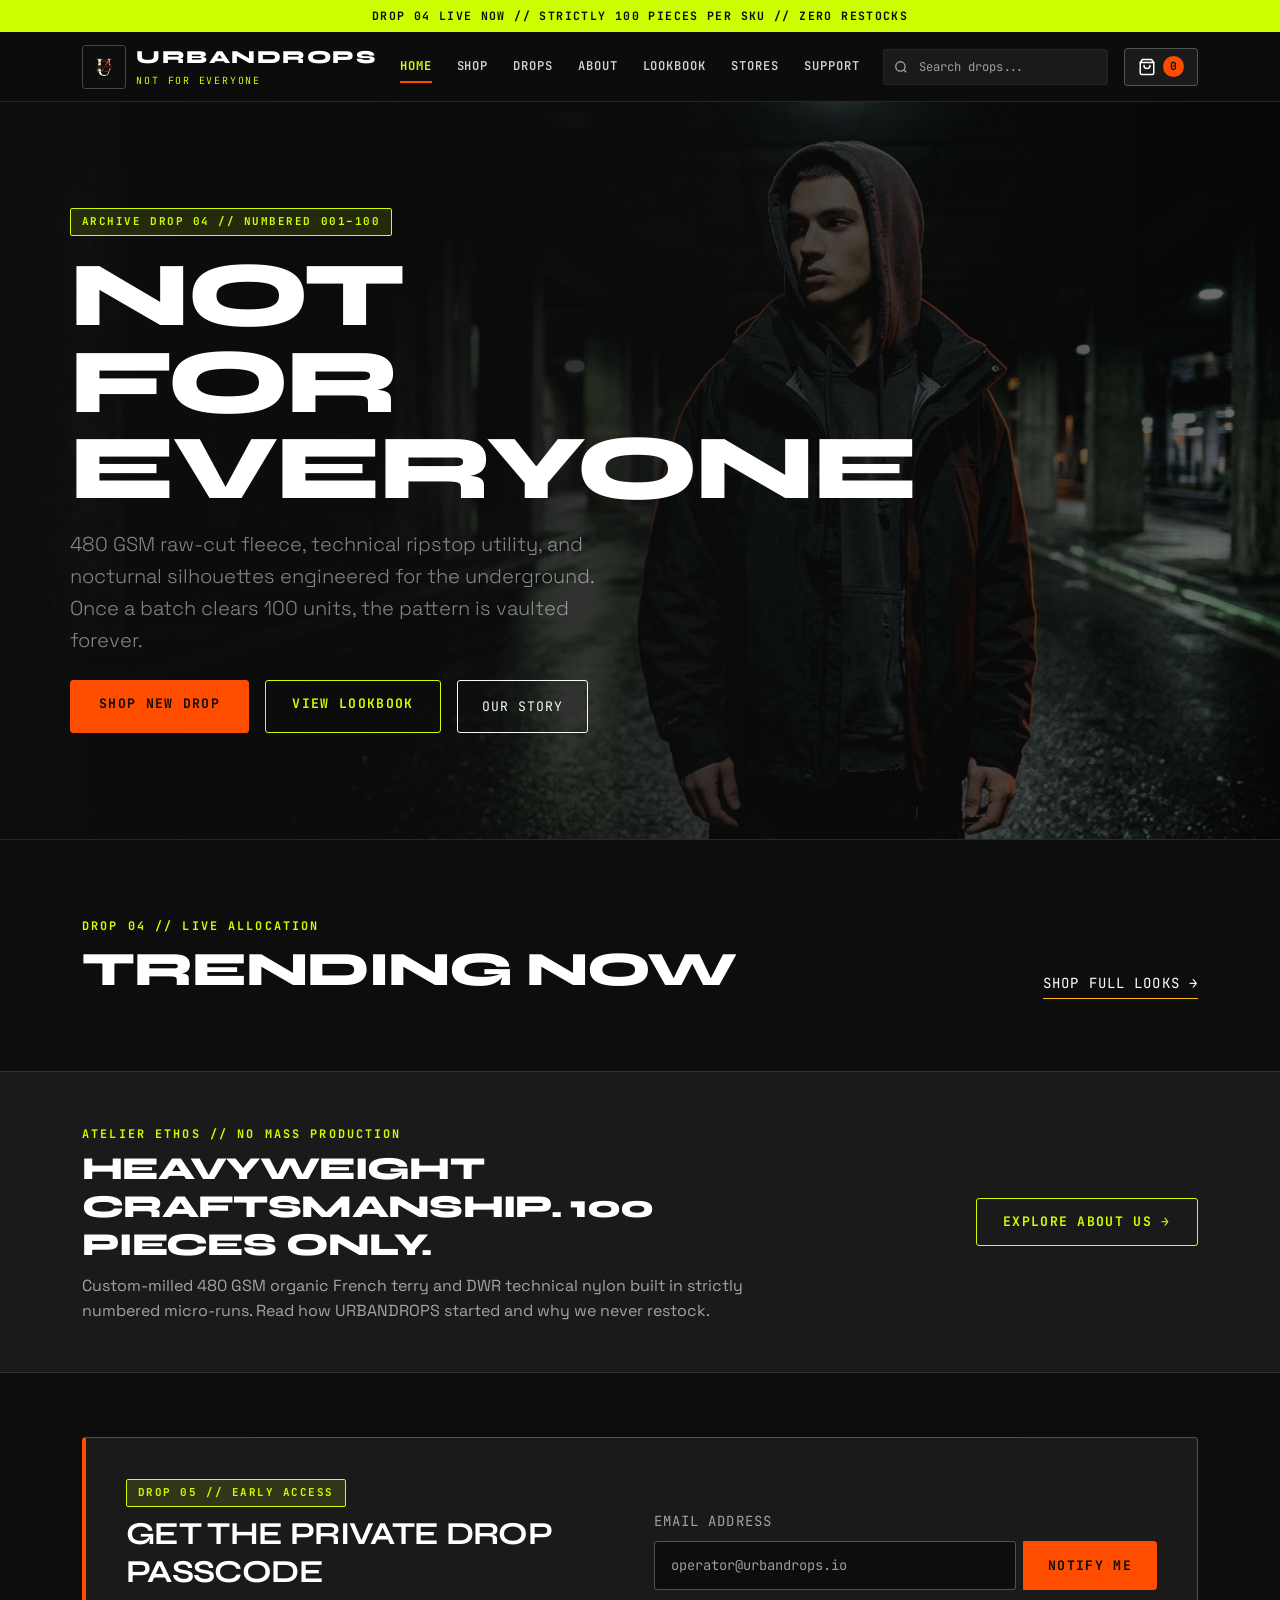
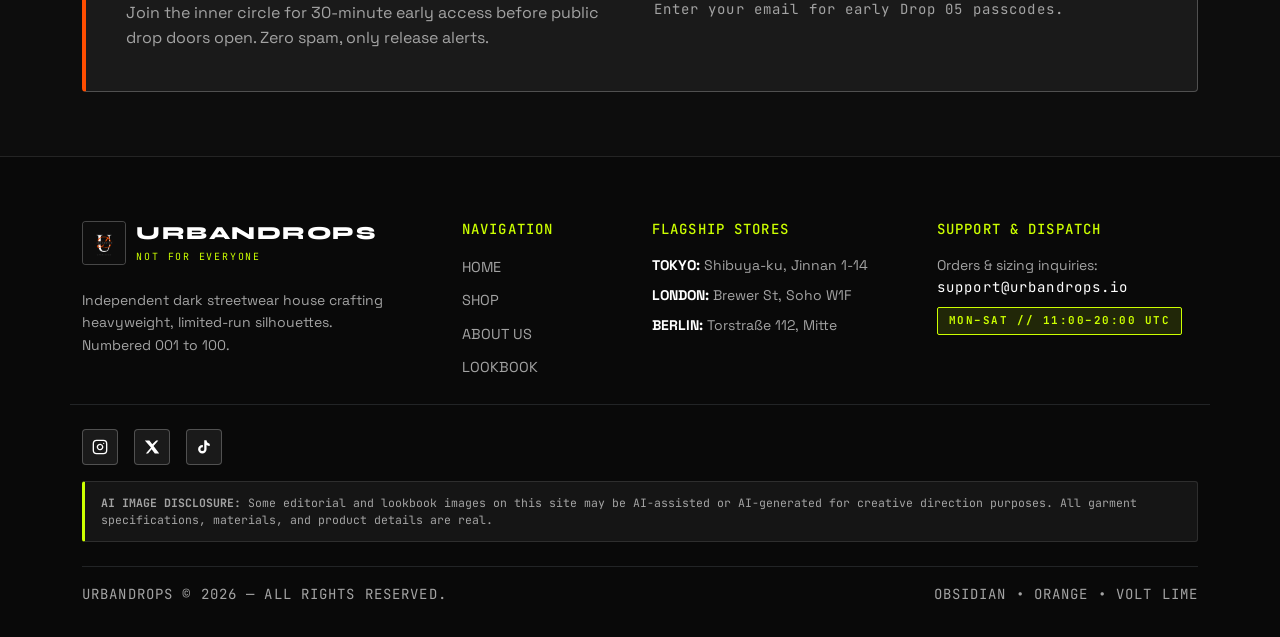
==== commit bcfc5346: "Maheen Adil (i263081): Resolve merge conflict for Logo.png and index.html" ====
--- a/index.html
+++ b/index.html
@@ -1,226 +1,183 @@
 <!DOCTYPE html>
 <html lang="en">
 <head>
-  <meta charset="UTF-8" />
-  <meta name="viewport" content="width=device-width, initial-scale=1.0" />
-  <title>URBANDROPS | Drop 05 Streetwear</title>
-  <link
-    href="https://cdn.jsdelivr.net/npm/bootstrap@5.3.3/dist/css/bootstrap.min.css"
-    rel="stylesheet"
-    integrity="sha384-QWTKZyjpPEjISv5WaRU9OFeRpok6YctnYmDr5pNlyT2bRjXh0JMhjY6hW+ALEwIH"
-    crossorigin="anonymous"
-  />
-  <link rel="stylesheet" href="css/styles.css" />
+  <meta charset="UTF-8">
+  <meta name="viewport" content="width=device-width, initial-scale=1.0">
+  <title>URBANDROPS // NOT FOR EVERYONE</title>
+  <link rel="preconnect" href="https://fonts.googleapis.com">
+  <link rel="preconnect" href="https://fonts.gstatic.com" crossorigin>
+  <link href="https://fonts.googleapis.com/css2?family=Inter:wght@400;500;600&family=JetBrains+Mono:wght@400;600;700&family=Space+Grotesk:wght@500;600;700&family=Syne:wght@700;800&display=swap" rel="stylesheet">
+  <link href="https://cdn.jsdelivr.net/npm/bootstrap@5.3.3/dist/css/bootstrap.min.css" rel="stylesheet" integrity="sha384-QWTKZyjpPEjISv5WaRU9OFeRpok6YctnYmDr5pNlyT2bRjXh0JMhjY6hW+ALEwIH" crossorigin="anonymous">
+  <link rel="stylesheet" href="css/style.css">
 </head>
 <body>
-  <!-- Shared Navbar -->
-  <nav class="navbar navbar-expand-lg navbar-dark sticky-top ud-navbar py-3">
+
+  <!-- Top Drop Ticker -->
+  <div class="ud-ticker text-center">
     <div class="container">
-      <a class="navbar-brand d-flex align-items-center gap-2" href="index.html">
-        <span class="ud-logo-wrap">
-          <img src="images/Logo.png" alt="URBANDROPS Logo" class="ud-logo-img" />
-        </span>
-        <span class="ud-brand-text">URBAN<span class="ud-brand-accent">DROPS</span></span>
+      DROP 04 LIVE NOW // STRICTLY 100 PIECES PER SKU // ZERO RESTOCKS
+    </div>
+  </div>
+
+  <!-- Shared Sticky Dark Navbar -->
+  <nav class="navbar navbar-expand-lg sticky-top ud-navbar" aria-label="Primary Navigation">
+    <div class="container">
+      <a class="ud-brand" href="index.html">
+        <img src="images/Logo.png" alt="URBANDROPS Logo" class="ud-brand-logo" onerror="this.onerror=null;this.src='images/Logo.png';this.style.opacity='0.4'">
+        <div>
+          <span class="ud-brand-name">URBANDROPS</span>
+          <span class="ud-brand-sub">NOT FOR EVERYONE</span>
+        </div>
       </a>
 
       <div class="d-flex align-items-center gap-2 order-lg-3">
-        <a
-          href="pages/product-detail.html"
-          class="btn ud-cart-btn d-flex align-items-center gap-2 px-3 py-2 rounded-3"
-          aria-label="Shopping Cart"
-        >
-          <span>CART</span>
-          <span id="cartBadge" class="badge rounded-pill ud-cart-badge">0</span>
-        </a>
-        <button
-          class="navbar-toggler border-secondary"
-          type="button"
-          data-bs-toggle="collapse"
-          data-bs-target="#udMainNav"
-          aria-controls="udMainNav"
-          aria-expanded="false"
-          aria-label="Toggle navigation"
-        >
-          <span class="navbar-toggler-icon"></span>
+        <!-- Cart Icon + Dynamic Badge -->
+        <button type="button" class="ud-cart-btn" data-open-cart aria-label="Open shopping bag">
+          <svg width="18" height="18" viewBox="0 0 24 24" fill="none" stroke="currentColor" stroke-width="2" stroke-linecap="round" stroke-linejoin="round" aria-hidden="true">
+            <path d="M6 2L3 6v14a2 2 0 0 0 2 2h14a2 2 0 0 0 2-2V6l-3-4z"></path>
+            <line x1="3" y1="6" x2="21" y2="6"></line>
+            <path d="M16 10a4 4 0 0 1-8 0"></path>
+          </svg>
+          <span class="ud-cart-badge" id="cart-badge" data-cart-badge>0</span>
         </button>
-      </div>
-
-      <div class="collapse navbar-collapse order-lg-2" id="udMainNav">
-        <ul class="navbar-nav mx-auto mb-2 mb-lg-0 gap-lg-3 mt-3 mt-lg-0">
-          <li class="nav-item">
-            <a class="nav-link ud-nav-link active" aria-current="page" href="index.html">Home</a>
-          </li>
-          <li class="nav-item">
-            <a class="nav-link ud-nav-link" href="pages/mens-catalog.html">Men's Catalog</a>
-          </li>
-          <li class="nav-item">
-            <a class="nav-link ud-nav-link" href="pages/product-detail.html">Product Detail</a>
-          </li>
-          <li class="nav-item">
-            <a class="nav-link ud-nav-link" href="pages/size-guide.html">Size Guide</a>
+
+        <!-- Mobile Hamburger Menu (☰) -->
+        <button class="navbar-toggler ud-toggler" type="button" data-bs-toggle="collapse" data-bs-target="#udNavbarCollapse" aria-controls="udNavbarCollapse" aria-expanded="false" aria-label="Toggle navigation">
+          <span class="ud-hamburger-icon" aria-hidden="true">☰</span>
+        </button>
+      </div>
+
+      <div class="collapse navbar-collapse order-lg-2" id="udNavbarCollapse">
+        <ul class="navbar-nav mx-auto mb-2 mb-lg-0 gap-lg-1">
+          <li class="nav-item">
+            <a class="nav-link ud-nav-link active" aria-current="page" href="index.html">HOME</a>
+          </li>
+          <li class="nav-item">
+            <a class="nav-link ud-nav-link" href="#trending-section">SHOP</a>
+          </li>
+          <li class="nav-item">
+            <a class="nav-link ud-nav-link" href="pages/about.html#drop-philosophy">DROPS</a>
+          </li>
+          <li class="nav-item">
+            <a class="nav-link ud-nav-link" href="pages/about.html">ABOUT</a>
+          </li>
+          <li class="nav-item">
+            <a class="nav-link ud-nav-link" href="pages/lookbook.html">LOOKBOOK</a>
+          </li>
+          <li class="nav-item">
+            <a class="nav-link ud-nav-link" href="pages/about.html#stores">STORES</a>
+          </li>
+          <li class="nav-item">
+            <a class="nav-link ud-nav-link" href="#footer-support">SUPPORT</a>
           </li>
         </ul>
+
+        <!-- Search Input -->
+        <form class="ud-search-wrap me-lg-3" id="navbarSearchForm" role="search">
+          <span class="ud-search-icon" aria-hidden="true">
+            <svg width="14" height="14" viewBox="0 0 24 24" fill="none" stroke="currentColor" stroke-width="2.2">
+              <circle cx="11" cy="11" r="8"></circle>
+              <line x1="21" y1="21" x2="16.65" y2="16.65"></line>
+            </svg>
+          </span>
+          <input class="form-control ud-search-input" type="search" id="navbarSearchInput" placeholder="Search drops..." aria-label="Search drops" autocomplete="off">
+          <div class="ud-search-results" id="navbarSearchResults"></div>
+        </form>
       </div>
     </div>
   </nav>
 
   <main>
-    <!-- Hero Section -->
-    <section class="ud-hero-section py-5">
-      <div class="container py-lg-3">
-        <div class="row align-items-center g-4 g-lg-5">
-          <div class="col-12 col-lg-6">
-            <div class="d-flex align-items-center gap-3 mb-3">
-              <span class="badge ud-badge-accent px-3 py-2 text-uppercase rounded-pill">
-                DROP 05 // NOT FOR EVERYONE
-              </span>
-            </div>
-            <h1 class="display-4 fw-bold text-uppercase mb-3" style="letter-spacing: -0.02em; line-height: 1.06;">
-              Built For The Concrete Runway
-            </h1>
-            <p class="lead text-secondary mb-4">
-              Heavyweight 480 GSM fleece hoodies, boxy graphic jersey tees, and tactical ripstop cargos engineered in
-              obsidian black, charcoal, and signal orange.
+    <!-- Hero Banner -->
+    <section class="ud-hero" id="hero">
+      <img src="images/hero-drop.jpg" alt="URBANDROPS Drop 04 Heavyweight Streetwear Editorial" class="ud-hero-bg" onerror="this.onerror=null;this.style.display='none'">
+      <div class="ud-hero-overlay"></div>
+      <div class="container ud-hero-content">
+        <div class="row">
+          <div class="col-lg-8 col-xl-7">
+            <span class="ud-tag-lime mb-3">ARCHIVE DROP 04 // NUMBERED 001–100</span>
+            <h1 class="ud-hero-title mb-3">NOT FOR EVERYONE</h1>
+            <p class="lead text-white-50 mb-4" style="max-width: 540px;">
+              480 GSM raw-cut fleece, technical ripstop utility, and nocturnal silhouettes engineered for the underground. Once a batch clears 100 units, the pattern is vaulted forever.
             </p>
-            <div class="d-flex flex-wrap gap-3 mb-4">
-              <a href="pages/mens-catalog.html" class="btn btn-ud-cta px-4 py-3">
-                Shop Men's Catalog
-              </a>
-              <a href="pages/product-detail.html" class="btn btn-ud-outline px-4 py-3">
-                Spotlight Hoodie
-              </a>
-            </div>
-            <div class="row g-3 pt-2">
-              <div class="col-4">
-                <div class="ud-card p-3 text-center">
-                  <div class="fw-bold fs-5 text-white">480 GSM</div>
-                  <div class="small text-secondary">French Terry</div>
+            <div class="d-flex flex-wrap gap-3">
+              <a href="#trending-section" class="btn btn-ud-orange">SHOP NEW DROP</a>
+              <a href="pages/lookbook.html" class="btn btn-ud-outline-lime">VIEW LOOKBOOK</a>
+              <a href="pages/about.html" class="btn btn-outline-light font-mono-tech text-uppercase px-4 py-3" style="font-size: 0.82rem; border-radius: 3px;">OUR STORY</a>
+            </div>
+          </div>
+        </div>
+      </div>
+    </section>
+
+    <!-- Trending Products Grid (Rendered from JS Array) -->
+    <section class="py-5 my-lg-4" id="trending-section">
+      <div class="container">
+        <div class="d-flex flex-column flex-md-row justify-content-between align-items-md-end mb-4 gap-3">
+          <div>
+            <span class="ud-section-eyebrow">DROP 04 // LIVE ALLOCATION</span>
+            <h2 class="ud-section-title mb-0 mt-1">TRENDING NOW</h2>
+          </div>
+          <div class="d-flex align-items-center gap-3">
+            <span id="trending-search-status" class="font-mono-tech small text-lime d-none"></span>
+            <a href="pages/lookbook.html" class="font-mono-tech small text-decoration-none text-white border-bottom border-warning pb-1">
+              SHOP FULL LOOKS →
+            </a>
+          </div>
+        </div>
+
+        <!-- 4-Item Grid populated dynamically by js/main.js -->
+        <div class="row row-cols-1 row-cols-sm-2 row-cols-lg-4 g-4" id="trending-products-grid"></div>
+      </div>
+    </section>
+
+    <!-- Brand Spotlight Strip -->
+    <section class="py-5 border-top border-bottom border-secondary border-opacity-25 bg-charcoal">
+      <div class="container">
+        <div class="row align-items-center g-4">
+          <div class="col-lg-8">
+            <span class="ud-section-eyebrow">ATELIER ETHOS // NO MASS PRODUCTION</span>
+            <h2 class="ud-section-title fs-2 mt-1 mb-2">HEAVYWEIGHT CRAFTSMANSHIP. 100 PIECES ONLY.</h2>
+            <p class="text-ud-muted mb-0">
+              Custom-milled 480 GSM organic French terry and DWR technical nylon built in strictly numbered micro-runs. Read how URBANDROPS started and why we never restock.
+            </p>
+          </div>
+          <div class="col-lg-4 text-lg-end">
+            <a href="pages/about.html" class="btn btn-ud-outline-lime">EXPLORE ABOUT US →</a>
+          </div>
+        </div>
+      </div>
+    </section>
+
+    <!-- Email Newsletter Form with Live Validation -->
+    <section class="py-5 my-lg-3" id="newsletter-section">
+      <div class="container">
+        <div class="ud-newsletter-box">
+          <div class="row align-items-center g-4">
+            <div class="col-lg-6">
+              <span class="ud-tag-lime mb-2">DROP 05 // EARLY ACCESS</span>
+              <h2 class="font-display fs-2 fw-bold text-uppercase mb-2">GET THE PRIVATE DROP PASSCODE</h2>
+              <p class="text-ud-muted mb-0">
+                Join the inner circle for 30-minute early access before public drop doors open. Zero spam, only release alerts.
+              </p>
+            </div>
+            <div class="col-lg-6">
+              <form id="newsletter-form" novalidate>
+                <label for="newsletter-email" class="form-label font-mono-tech small text-ud-muted">EMAIL ADDRESS</label>
+                <div class="input-group flex-column flex-sm-row gap-2">
+                  <input
+                    type="email"
+                    class="form-control ud-input-dark"
+                    id="newsletter-email"
+                    placeholder="operator@urbandrops.io"
+                    aria-describedby="newsletter-feedback"
+                    required>
+                  <button type="submit" class="btn btn-ud-orange px-4">NOTIFY ME</button>
                 </div>
-              </div>
-              <div class="col-4">
-                <div class="ud-card p-3 text-center">
-                  <div class="fw-bold fs-5" style="color: var(--ud-cta);">6 DROPS</div>
-                  <div class="small text-secondary">Core Capsule</div>
+                <div id="newsletter-feedback" class="font-mono-tech small mt-2 text-ud-muted" aria-live="polite">
+                  Enter your email for early Drop 05 passcodes.
                 </div>
-              </div>
-              <div class="col-4">
-                <div class="ud-card p-3 text-center">
-                  <div class="fw-bold fs-5 text-white">S &ndash; XL</div>
-                  <div class="small text-secondary">Boxy Cut</div>
-                </div>
-              </div>
-            </div>
-          </div>
-
-          <div class="col-12 col-lg-6">
-            <div class="ud-card overflow-hidden">
-              <div style="aspect-ratio: 16 / 10; background-color: #121214; overflow: hidden;">
-                <img
-                  src="images/hero-streetwear.jpg"
-                  alt="URBANDROPS Drop 05 Heavyweight Streetwear Editorial"
-                  class="w-100 h-100 d-block"
-                  style="object-fit: cover; object-position: 68% 12%;"
-                />
-              </div>
-              <div class="p-3 p-md-4 d-flex flex-wrap justify-content-between align-items-center gap-3 border-top" style="border-color: var(--ud-border) !important;">
-                <div class="d-flex align-items-center gap-3">
-                  <img
-                    src="images/Logo.png"
-                    alt="URBANDROPS Monogram"
-                    class="rounded-2 border"
-                    style="width: 48px; height: 48px; object-fit: cover; border-color: var(--ud-border) !important;"
-                  />
-                  <div>
-                    <div class="ud-section-kicker">SPOTLIGHT PIECE</div>
-                    <div class="fw-bold text-white">Heavyweight Oversized Hoodie &mdash; $128</div>
-                  </div>
-                </div>
-                <a href="pages/product-detail.html" class="btn btn-sm btn-ud-cta px-3 py-2">
-                  View Drop
-                </a>
-              </div>
-            </div>
-          </div>
-        </div>
-      </div>
-    </section>
-
-    <!-- All 6 Clothes Collection Grid -->
-    <section class="py-5" id="allDropsSection">
-      <div class="container">
-        <div class="row align-items-end g-3 mb-4">
-          <div class="col-12 col-lg-6">
-            <p class="ud-section-kicker mb-1">FULL CAPSULE // 6 PIECES</p>
-            <h2 class="h2 fw-bold text-uppercase mb-0">Drop 05 Collection</h2>
-          </div>
-          <div class="col-12 col-lg-6 d-flex flex-wrap justify-content-lg-end gap-2" role="group" aria-label="Filter home collection by category">
-            <button type="button" class="btn btn-sm btn-ud-outline active home-cat-btn" data-category="all">All (6)</button>
-            <button type="button" class="btn btn-sm btn-ud-outline home-cat-btn" data-category="hoodies">Hoodies (2)</button>
-            <button type="button" class="btn btn-sm btn-ud-outline home-cat-btn" data-category="graphic-tees">Graphic Tees (2)</button>
-            <button type="button" class="btn btn-sm btn-ud-outline home-cat-btn" data-category="cargos">Cargos (2)</button>
-          </div>
-        </div>
-
-        <div id="homeCartNotice" class="alert d-none mb-4" role="status" style="background-color: #161618; border: 1px solid var(--ud-cta); color: #FFFFFF;"></div>
-
-        <div id="homeProductGrid" class="row g-4"></div>
-      </div>
-    </section>
-
-    <!-- Spotlight Feature Banner -->
-    <section class="pb-5">
-      <div class="container">
-        <div class="ud-card p-4 p-lg-5">
-          <div class="row align-items-center g-4">
-            <div class="col-12 col-lg-5">
-              <div class="rounded-3 overflow-hidden border mx-auto" style="max-width: 360px; aspect-ratio: 1 / 1; border-color: var(--ud-border) !important; background-color: #121214;">
-                <img
-                  src="images/hoodie-zip.jpg"
-                  alt="Asphalt Zip-Up Box Hoodie"
-                  class="w-100 h-100 d-block"
-                  style="object-fit: cover;"
-                />
-              </div>
-            </div>
-            <div class="col-12 col-lg-7">
-              <p class="ud-section-kicker mb-2">UTILITY ARCHIVE // 500 GSM</p>
-              <h2 class="h2 fw-bold text-uppercase mb-2">Asphalt Zip-Up Box Hoodie</h2>
-              <p class="fs-4 fw-bold mb-3" style="color: var(--ud-cta);">$145.00</p>
-              <p class="text-secondary mb-4">
-                Pigment-washed charcoal fleece finished with a two-way matte metal zip, dropped shoulders, and reinforced
-                signal-orange bar-tack pocket stitching.
-              </p>
-              <div class="d-flex flex-wrap gap-3">
-                <button type="button" id="homeQuickAddBtn" class="btn btn-ud-cta px-4 py-2">
-                  Quick Add To Cart
-                </button>
-                <a href="pages/mens-catalog.html" class="btn btn-ud-outline px-4 py-2">
-                  Open Catalog Filters &rarr;
-                </a>
-              </div>
-            </div>
-          </div>
-        </div>
-      </div>
-    </section>
-
-    <!-- Size Guide Promo Banner -->
-    <section class="pb-5">
-      <div class="container">
-        <div class="ud-promo-banner p-4 p-md-5">
-          <div class="row align-items-center g-3">
-            <div class="col-lg-8">
-              <p class="ud-section-kicker mb-2">INTERACTIVE FIT ENGINE</p>
-              <h2 class="h3 fw-bold text-uppercase mb-2 text-white">Dial In Your Exact Streetwear Size</h2>
-              <p class="text-secondary mb-0">
-                Enter your height, weight, and preferred silhouette (Slim, Regular, or Oversized) in our Size &amp; Fit
-                Calculator for an instant recommendation.
-              </p>
-            </div>
-            <div class="col-lg-4 text-lg-end">
-              <a href="pages/size-guide.html" class="btn btn-ud-cta btn-lg px-4">
-                Launch Size Guide
-              </a>
+              </form>
             </div>
           </div>
         </div>
@@ -228,199 +185,73 @@
     </section>
   </main>
 
-  <!-- Shared Footer -->
-  <footer class="ud-footer py-4 mt-auto">
+  <!-- Shared Dark Footer -->
+  <footer class="ud-footer" id="footer-support">
     <div class="container">
-      <div class="row align-items-center gy-3">
-        <div class="col-md-6 text-center text-md-start">
-          <span class="fw-bold text-white">URBAN<span class="ud-brand-accent">DROPS</span></span>
-          <span class="ms-2 small">&copy; 2026 URBANDROPS Streetwear. Not For Everyone.</span>
-        </div>
-        <div class="col-md-6">
-          <ul class="nav justify-content-center justify-content-md-end gap-3 small">
-            <li class="nav-item"><a href="index.html">Home</a></li>
-            <li class="nav-item"><a href="pages/mens-catalog.html">Men's Catalog</a></li>
-            <li class="nav-item"><a href="pages/product-detail.html">Product Detail</a></li>
-            <li class="nav-item"><a href="pages/size-guide.html">Size Guide</a></li>
+      <div class="row g-4 pb-4 border-bottom border-secondary border-opacity-25">
+        <div class="col-lg-4">
+          <a class="ud-brand mb-3" href="index.html">
+            <img src="images/Logo.png" alt="URBANDROPS Logo" class="ud-brand-logo" onerror="this.onerror=null;this.src='images/Logo.png';this.style.opacity='0.4'">
+            <div>
+              <span class="ud-brand-name">URBANDROPS</span>
+              <span class="ud-brand-sub">NOT FOR EVERYONE</span>
+            </div>
+          </a>
+          <p class="text-ud-muted small mt-2" style="max-width: 320px;">
+            Independent dark streetwear house crafting heavyweight, limited-run silhouettes. Numbered 001 to 100.
+          </p>
+        </div>
+
+        <div class="col-6 col-lg-2">
+          <h3 class="font-mono-tech small text-lime text-uppercase mb-3">NAVIGATION</h3>
+          <ul class="list-unstyled d-grid gap-2 mb-0">
+            <li><a href="index.html" class="ud-footer-link">HOME</a></li>
+            <li><a href="#trending-section" class="ud-footer-link">SHOP</a></li>
+            <li><a href="pages/about.html" class="ud-footer-link">ABOUT US</a></li>
+            <li><a href="pages/lookbook.html" class="ud-footer-link">LOOKBOOK</a></li>
           </ul>
         </div>
+
+        <div class="col-6 col-lg-3">
+          <h3 class="font-mono-tech small text-lime text-uppercase mb-3">FLAGSHIP STORES</h3>
+          <ul class="list-unstyled d-grid gap-2 mb-0 small text-ud-muted">
+            <li><strong class="text-white">TOKYO:</strong> Shibuya-ku, Jinnan 1-14</li>
+            <li><strong class="text-white">LONDON:</strong> Brewer St, Soho W1F</li>
+            <li><strong class="text-white">BERLIN:</strong> Torstraße 112, Mitte</li>
+          </ul>
+        </div>
+
+        <div class="col-lg-3">
+          <h3 class="font-mono-tech small text-lime text-uppercase mb-3">SUPPORT &amp; DISPATCH</h3>
+          <p class="text-ud-muted small mb-2">Orders &amp; sizing inquiries:<br><span class="text-white font-mono-tech">support@urbandrops.io</span></p>
+          <span class="ud-tag-lime">MON–SAT // 11:00–20:00 UTC</span>
+        </div>
+      </div>
+
+      <!-- Footer Social Links & AI Disclosure -->
+      <div class="d-flex flex-wrap gap-3 mb-3 mt-4">
+        <a href="#" class="ud-social-link" aria-label="URBANDROPS on Instagram">
+          <svg width="16" height="16" fill="currentColor" viewBox="0 0 24 24" aria-hidden="true"><rect x="2" y="2" width="20" height="20" rx="5" ry="5" fill="none" stroke="currentColor" stroke-width="2"/><path d="M16 11.37A4 4 0 1 1 12.63 8 4 4 0 0 1 16 11.37z" fill="none" stroke="currentColor" stroke-width="2"/><line x1="17.5" y1="6.5" x2="17.51" y2="6.5" stroke="currentColor" stroke-width="2" stroke-linecap="round"/></svg>
+        </a>
+        <a href="#" class="ud-social-link" aria-label="URBANDROPS on X / Twitter">
+          <svg width="16" height="16" fill="currentColor" viewBox="0 0 24 24" aria-hidden="true"><path d="M18.244 2.25h3.308l-7.227 8.26 8.502 11.24H16.17l-4.714-6.231-5.401 6.231H2.744l7.733-8.835L1.254 2.25H8.08l4.253 5.622L18.244 2.25z"/></svg>
+        </a>
+        <a href="#" class="ud-social-link" aria-label="URBANDROPS on TikTok">
+          <svg width="16" height="16" fill="currentColor" viewBox="0 0 24 24" aria-hidden="true"><path d="M19.59 6.69a4.83 4.83 0 0 1-3.77-4.25V2h-3.45v13.67a2.89 2.89 0 0 1-2.88 2.5 2.89 2.89 0 0 1-2.89-2.89 2.89 2.89 0 0 1 2.89-2.89c.28 0 .54.04.79.1V9.01a6.33 6.33 0 0 0-.79-.05 6.34 6.34 0 0 0-6.34 6.34 6.34 6.34 0 0 0 6.34 6.34 6.34 6.34 0 0 0 6.33-6.34V9.03a8.16 8.16 0 0 0 4.77 1.52V7.1a4.85 4.85 0 0 1-1-.41z"/></svg>
+        </a>
+      </div>
+      <div class="ud-ai-disclosure mb-4">
+        <strong>AI IMAGE DISCLOSURE:</strong> Some editorial and lookbook images on this site may be AI-assisted or AI-generated for creative direction purposes. All garment specifications, materials, and product details are real.
+      </div>
+
+      <div class="d-flex flex-column flex-sm-row justify-content-between align-items-center pt-3 border-top border-secondary border-opacity-25 gap-2">
+        <p class="font-mono-tech small text-ud-muted mb-0">URBANDROPS © 2026 — ALL RIGHTS RESERVED.</p>
+        <p class="font-mono-tech small text-ud-muted mb-0">OBSIDIAN • ORANGE • VOLT LIME</p>
       </div>
     </div>
   </footer>
 
-  <script
-    src="https://cdn.jsdelivr.net/npm/bootstrap@5.3.3/dist/js/bootstrap.bundle.min.js"
-    integrity="sha384-YvpcrYf0tY3lHB60NNkmXc5s9fDVZLESaAA55NDzOxhy9GkcIdslK1eN7N6jIeHz"
-    crossorigin="anonymous"
-  ></script>
+  <script src="https://cdn.jsdelivr.net/npm/bootstrap@5.3.3/dist/js/bootstrap.bundle.min.js" integrity="sha384-YvpcrYf0tY3lHB60NNkmXc5s9fDVZLESaAA55NDzOxhy9GkcIdslK1eN7N6jIeHz" crossorigin="anonymous"></script>
   <script src="js/main.js"></script>
-  <script>
-    (() => {
-      const COLLECTION = [
-        {
-          id: 'ud-hoodie-01',
-          name: 'Heavyweight Oversized Hoodie',
-          category: 'hoodies',
-          categoryLabel: 'Hoodies',
-          price: 128,
-          sizes: ['S', 'M', 'L', 'XL'],
-          image: 'images/hoodie-oversized.jpg',
-          objPos: 'top center',
-          description: '480 GSM brushed French terry with dropped shoulders and double-lined hood.'
-        },
-        {
-          id: 'ud-hoodie-02',
-          name: 'Asphalt Zip-Up Box Hoodie',
-          category: 'hoodies',
-          categoryLabel: 'Hoodies',
-          price: 145,
-          sizes: ['M', 'L', 'XL'],
-          image: 'images/hoodie-zip.jpg',
-          objPos: 'center',
-          description: '500 GSM pigment-washed charcoal zip hoodie with orange bar-tack accents.'
-        },
-        {
-          id: 'ud-tee-01',
-          name: 'Volt Circuit Graphic Tee',
-          category: 'graphic-tees',
-          categoryLabel: 'Graphic Tees',
-          price: 55,
-          sizes: ['S', 'M', 'L'],
-          image: 'images/tee-circuit.jpg',
-          objPos: 'center',
-          description: '280 GSM combed cotton jersey with geometric circuit chest graphic.'
-        },
-        {
-          id: 'ud-tee-02',
-          name: 'Concrete Static Oversized Tee',
-          category: 'graphic-tees',
-          categoryLabel: 'Graphic Tees',
-          price: 62,
-          sizes: ['S', 'L', 'XL'],
-          image: 'images/tee-static.jpg',
-          objPos: 'center',
-          description: '300 GSM washed concrete grey tee with high-density orange static print.'
-        },
-        {
-          id: 'ud-cargo-01',
-          name: 'Ripstop Tactical Cargo Pants',
-          category: 'cargos',
-          categoryLabel: 'Cargos',
-          price: 165,
-          sizes: ['M', 'L', 'XL'],
-          image: 'images/cargo-ripstop.jpg',
-          objPos: 'center',
-          description: 'Matte black cotton ripstop with six bellows pockets and ankle toggles.'
-        },
-        {
-          id: 'ud-cargo-02',
-          name: 'Nylon Parachute Track Cargo',
-          category: 'cargos',
-          categoryLabel: 'Cargos',
-          price: 140,
-          sizes: ['S', 'M', 'L'],
-          image: 'images/cargo-parachute.jpg',
-          objPos: 'center',
-          description: 'Wide-leg technical track cargo cut for structured sneaker stack.'
-        }
-      ];
-
-      const grid = document.getElementById('homeProductGrid');
-      const notice = document.getElementById('homeCartNotice');
-      const catButtons = Array.from(document.querySelectorAll('.home-cat-btn'));
-      const quickAddBtn = document.getElementById('homeQuickAddBtn');
-      let activeCategory = 'all';
-
-      function showNotice(name, total) {
-        notice.innerHTML =
-          '<span style="color: var(--ud-cta);" class="fw-bold">ADDED TO CART:</span> ' +
-          name +
-          ' &mdash; Total cart items: <strong>' +
-          total +
-          '</strong>.';
-        notice.classList.remove('d-none');
-      }
-
-      function renderCollection() {
-        const items =
-          activeCategory === 'all'
-            ? COLLECTION
-            : COLLECTION.filter((p) => p.category === activeCategory);
-
-        grid.innerHTML = items
-          .map((item) => {
-            const sizeChips = item.sizes
-              .map(
-                (sz) =>
-                  `<span class="badge border border-secondary text-light bg-dark">${sz}</span>`
-              )
-              .join(' ');
-
-            return `
-              <div class="col-12 col-md-6 col-lg-4">
-                <article class="ud-card ud-card-interactive h-100 d-flex flex-column">
-                  <div class="ud-product-img-wrap">
-                    <a href="pages/product-detail.html" class="d-block w-100 h-100">
-                      <img
-                        src="${item.image}"
-                        alt="${item.name}"
-                        style="object-position: ${item.objPos};"
-                      />
-                    </a>
-                  </div>
-                  <div class="p-4 d-flex flex-column flex-grow-1">
-                    <div class="d-flex justify-content-between align-items-center mb-2">
-                      <span class="ud-section-kicker">${item.categoryLabel}</span>
-                      <span class="fw-bold fs-5 text-white">$${item.price}</span>
-                    </div>
-                    <h3 class="h5 fw-bold mb-2">
-                      <a href="pages/product-detail.html" class="text-white text-decoration-none">${item.name}</a>
-                    </h3>
-                    <p class="small text-secondary mb-3 flex-grow-1">${item.description}</p>
-                    <div class="d-flex flex-wrap gap-1 mb-3">${sizeChips}</div>
-                    <div class="d-grid gap-2 d-sm-flex">
-                      <button
-                        type="button"
-                        class="btn btn-ud-cta flex-grow-1 home-add-item-btn"
-                        data-name="${item.name}"
-                      >
-                        Add to Cart
-                      </button>
-                      <a href="pages/product-detail.html" class="btn btn-ud-outline">
-                        Details
-                      </a>
-                    </div>
-                  </div>
-                </article>
-              </div>
-            `;
-          })
-          .join('');
-      }
-
-      catButtons.forEach((btn) => {
-        btn.addEventListener('click', () => {
-          activeCategory = btn.dataset.category;
-          catButtons.forEach((b) => b.classList.remove('active'));
-          btn.classList.add('active');
-          renderCollection();
-        });
-      });
-
-      grid.addEventListener('click', (event) => {
-        const btn = event.target.closest('.home-add-item-btn');
-        if (!btn) return;
-        const total = URBANDROPS.addToCart(1);
-        showNotice(btn.dataset.name, total);
-      });
-
-      quickAddBtn.addEventListener('click', () => {
-        const total = URBANDROPS.addToCart(1);
-        showNotice('Asphalt Zip-Up Box Hoodie', total);
-      });
-
-      renderCollection();
-    })();
-  </script>
 </body>
 </html>
--- a/css/style.css
+++ b/css/style.css
@@ -0,0 +1,1021 @@
+/* ==========================================================================
+   URBANDROPS — Shared Dark Streetwear Design System
+   Palette:
+     Obsidian Black : #0D0D0D
+     Dark Charcoal  : #1A1A1A
+     Pure White     : #FFFFFF
+     Signal Orange  : #FF4D00
+     Volt Lime      : #CCFF00
+   ========================================================================== */
+
+:root {
+  --ud-bg: #0D0D0D;
+  --ud-surface: #1A1A1A;
+  --ud-surface-alt: #232323;
+  --ud-text: #FFFFFF;
+  --ud-muted: #A3A3A3;
+  --ud-orange: #FF4D00;
+  --ud-orange-hover: #FF6826;
+  --ud-lime: #CCFF00;
+  --ud-border: rgba(255, 255, 255, 0.11);
+  --ud-border-strong: rgba(255, 255, 255, 0.24);
+  --ud-font-display: 'Syne', 'Space Grotesk', system-ui, sans-serif;
+  --ud-font-sans: 'Space Grotesk', 'Inter', system-ui, -apple-system, sans-serif;
+  --ud-font-mono: 'JetBrains Mono', ui-monospace, SFMono-Regular, monospace;
+}
+
+*,
+*::before,
+*::after {
+  box-sizing: border-box;
+}
+
+html {
+  scroll-behavior: smooth;
+  background-color: var(--ud-bg);
+  overflow-x: clip;
+}
+
+body {
+  background-color: var(--ud-bg);
+  color: var(--ud-text);
+  font-family: var(--ud-font-sans);
+  line-height: 1.6;
+  overflow-x: clip;
+  min-height: 100vh;
+  display: flex;
+  flex-direction: column;
+}
+
+main,
+section {
+  max-width: 100%;
+}
+
+main {
+  flex: 1 0 auto;
+}
+
+/* Keyboard Skip Link & Global Focus Visibility */
+.ud-skip-link {
+  position: fixed;
+  top: -100px;
+  left: 1rem;
+  z-index: 2000;
+  background-color: var(--ud-lime);
+  color: #0D0D0D;
+  font-family: var(--ud-font-mono);
+  font-size: 0.78rem;
+  font-weight: 700;
+  letter-spacing: 0.08em;
+  text-transform: uppercase;
+  text-decoration: none;
+  padding: 0.65rem 1rem;
+  border: 2px solid #0D0D0D;
+  border-radius: 3px;
+  transition: top 0.15s ease;
+}
+
+.ud-skip-link:focus,
+.ud-skip-link:focus-visible {
+  top: 1rem;
+  outline: 2px solid var(--ud-orange);
+  outline-offset: 2px;
+}
+
+a:focus-visible,
+button:focus-visible,
+input:focus-visible,
+select:focus-visible,
+textarea:focus-visible,
+[tabindex]:focus-visible {
+  outline: 2px solid var(--ud-lime) !important;
+  outline-offset: 2px !important;
+}
+
+/* Typography utilities */
+.font-display {
+  font-family: var(--ud-font-display);
+  letter-spacing: -0.02em;
+}
+
+.font-mono-tech {
+  font-family: var(--ud-font-mono);
+  letter-spacing: 0.08em;
+}
+
+.text-lime {
+  color: var(--ud-lime) !important;
+}
+
+.text-orange {
+  color: var(--ud-orange) !important;
+}
+
+.text-ud-muted {
+  color: var(--ud-muted) !important;
+}
+
+.bg-charcoal {
+  background-color: var(--ud-surface) !important;
+}
+
+.bg-obsidian {
+  background-color: var(--ud-bg) !important;
+}
+
+/* Top announcement marquee / ticker */
+.ud-ticker {
+  background-color: var(--ud-lime);
+  color: #0D0D0D;
+  font-family: var(--ud-font-mono);
+  font-size: 0.72rem;
+  font-weight: 700;
+  letter-spacing: 0.12em;
+  text-transform: uppercase;
+  padding: 0.42rem 0;
+  border-bottom: 1px solid #0D0D0D;
+}
+
+/* Sticky Dark Navbar */
+.ud-navbar {
+  background-color: rgba(13, 13, 13, 0.94);
+  backdrop-filter: blur(12px);
+  -webkit-backdrop-filter: blur(12px);
+  border-bottom: 1px solid var(--ud-border);
+  padding: 0.75rem 0;
+  z-index: 1030;
+}
+
+.ud-brand {
+  display: inline-flex;
+  align-items: center;
+  gap: 0.65rem;
+  text-decoration: none;
+}
+
+.ud-brand-logo {
+  width: 44px;
+  height: 44px;
+  object-fit: cover;
+  border-radius: 4px;
+  border: 1px solid var(--ud-border-strong);
+  background-color: var(--ud-bg);
+}
+
+.ud-brand-name {
+  font-family: var(--ud-font-display);
+  font-weight: 800;
+  font-size: 1.15rem;
+  letter-spacing: 0.08em;
+  color: var(--ud-text);
+  line-height: 1;
+}
+
+.ud-brand-sub {
+  display: block;
+  font-family: var(--ud-font-mono);
+  font-size: 0.62rem;
+  color: var(--ud-lime);
+  letter-spacing: 0.18em;
+  margin-top: 2px;
+}
+
+.ud-nav-link {
+  color: rgba(255, 255, 255, 0.82) !important;
+  font-family: var(--ud-font-mono);
+  font-size: 0.76rem;
+  font-weight: 600;
+  letter-spacing: 0.08em;
+  text-transform: uppercase;
+  padding: 0.5rem 0.65rem !important;
+  position: relative;
+  transition: color 0.2s ease, background-color 0.2s ease;
+  white-space: nowrap;
+}
+
+.ud-nav-link:hover,
+.ud-nav-link.active {
+  color: var(--ud-lime) !important;
+}
+
+.ud-nav-link.active {
+  font-weight: 700;
+}
+
+.ud-nav-link.active::after {
+  content: '';
+  position: absolute;
+  left: 0.65rem;
+  right: 0.65rem;
+  bottom: 0.12rem;
+  height: 2px;
+  background-color: var(--ud-orange);
+}
+
+@media (min-width: 992px) and (max-width: 1199.98px) {
+  .ud-nav-link {
+    font-size: 0.72rem;
+    padding: 0.5rem 0.44rem !important;
+  }
+  .ud-nav-link.active::after {
+    left: 0.44rem;
+    right: 0.44rem;
+  }
+  .ud-search-wrap {
+    min-width: 155px;
+  }
+}
+
+/* Mobile Hamburger Menu (☰) */
+.ud-toggler {
+  border: 1px solid var(--ud-border-strong);
+  background-color: var(--ud-surface);
+  color: var(--ud-text);
+  padding: 0.38rem 0.72rem;
+  border-radius: 4px;
+  line-height: 1;
+  transition: border-color 0.2s ease, color 0.2s ease;
+}
+
+.ud-toggler:hover {
+  border-color: var(--ud-lime);
+  color: var(--ud-lime);
+}
+
+.ud-toggler:focus:not(:focus-visible) {
+  box-shadow: none;
+}
+
+.ud-toggler:focus-visible {
+  outline: 2px solid var(--ud-lime) !important;
+  outline-offset: 2px !important;
+  border-color: var(--ud-lime);
+  color: var(--ud-lime);
+  box-shadow: none;
+}
+
+.ud-hamburger-icon {
+  font-size: 1.25rem;
+  font-weight: 700;
+  display: inline-block;
+  line-height: 1;
+}
+
+/* Navbar Search Input */
+.ud-search-wrap {
+  position: relative;
+  min-width: 195px;
+}
+
+.ud-search-input {
+  background-color: var(--ud-surface) !important;
+  border: 1px solid var(--ud-border) !important;
+  color: var(--ud-text) !important;
+  font-family: var(--ud-font-mono);
+  font-size: 0.76rem;
+  padding: 0.48rem 0.85rem 0.48rem 2.15rem !important;
+  border-radius: 4px !important;
+  transition: border-color 0.2s ease, box-shadow 0.2s ease;
+}
+
+.ud-search-input::placeholder {
+  color: #9E9E9E;
+}
+
+.ud-search-input:focus {
+  border-color: var(--ud-lime) !important;
+  box-shadow: 0 0 0 2px rgba(204, 255, 0, 0.15) !important;
+}
+
+.ud-search-icon {
+  position: absolute;
+  left: 0.7rem;
+  top: 50%;
+  transform: translateY(-50%);
+  color: var(--ud-muted);
+  pointer-events: none;
+  display: flex;
+}
+
+.ud-search-results {
+  position: absolute;
+  top: calc(100% + 6px);
+  right: 0;
+  width: 300px;
+  max-width: 90vw;
+  background-color: var(--ud-surface);
+  border: 1px solid var(--ud-border-strong);
+  border-radius: 4px;
+  box-shadow: 0 18px 40px rgba(0, 0, 0, 0.75);
+  z-index: 1050;
+  display: none;
+  overflow: hidden;
+}
+
+.ud-search-results.show {
+  display: block;
+}
+
+.ud-search-result-item {
+  display: flex;
+  align-items: center;
+  gap: 0.75rem;
+  padding: 0.65rem 0.85rem;
+  text-decoration: none;
+  color: var(--ud-text);
+  border-bottom: 1px solid var(--ud-border);
+  transition: background-color 0.15s ease;
+}
+
+.ud-search-result-item:last-child {
+  border-bottom: none;
+}
+
+.ud-search-result-item:hover {
+  background-color: var(--ud-surface-alt);
+  color: var(--ud-lime);
+}
+
+.ud-search-result-item img {
+  width: 40px;
+  height: 40px;
+  object-fit: cover;
+  border-radius: 3px;
+}
+
+/* Cart Button & Badge */
+.ud-cart-btn {
+  position: relative;
+  display: inline-flex;
+  align-items: center;
+  justify-content: center;
+  gap: 0.45rem;
+  background-color: var(--ud-surface);
+  border: 1px solid var(--ud-border-strong);
+  color: var(--ud-text);
+  padding: 0.46rem 0.8rem;
+  border-radius: 4px;
+  cursor: pointer;
+  transition: border-color 0.2s ease, transform 0.15s ease;
+}
+
+.ud-cart-btn:hover {
+  border-color: var(--ud-orange);
+  color: var(--ud-text);
+}
+
+.ud-cart-badge {
+  background-color: var(--ud-orange);
+  color: #0D0D0D;
+  font-family: var(--ud-font-mono);
+  font-size: 0.7rem;
+  font-weight: 700;
+  min-width: 21px;
+  height: 21px;
+  padding: 0 5px;
+  border-radius: 999px;
+  display: inline-flex;
+  align-items: center;
+  justify-content: center;
+  transition: transform 0.2s ease, background-color 0.2s ease;
+}
+
+.ud-cart-badge.bump {
+  transform: scale(1.28);
+  background-color: var(--ud-lime);
+  color: #0D0D0D;
+}
+
+/* Buttons */
+.btn-ud-orange {
+  background-color: var(--ud-orange);
+  border: 1px solid var(--ud-orange);
+  color: #0D0D0D;
+  font-family: var(--ud-font-mono);
+  font-weight: 700;
+  font-size: 0.82rem;
+  letter-spacing: 0.1em;
+  text-transform: uppercase;
+  padding: 0.85rem 1.75rem;
+  border-radius: 3px;
+  transition: background-color 0.2s ease, transform 0.15s ease, box-shadow 0.2s ease;
+}
+
+.btn-ud-orange:hover,
+.btn-ud-orange:focus {
+  background-color: var(--ud-orange-hover);
+  border-color: var(--ud-orange-hover);
+  color: #0D0D0D;
+  transform: translateY(-2px);
+  box-shadow: 0 8px 24px rgba(255, 77, 0, 0.35);
+}
+
+.btn-ud-outline-lime {
+  background-color: transparent;
+  border: 1px solid var(--ud-lime);
+  color: var(--ud-lime);
+  font-family: var(--ud-font-mono);
+  font-weight: 700;
+  font-size: 0.82rem;
+  letter-spacing: 0.1em;
+  text-transform: uppercase;
+  padding: 0.85rem 1.65rem;
+  border-radius: 3px;
+  transition: background-color 0.2s ease, color 0.2s ease;
+}
+
+.btn-ud-outline-lime:hover {
+  background-color: var(--ud-lime);
+  color: #0D0D0D;
+}
+
+/* Badges & Tags */
+.ud-tag-lime {
+  display: inline-block;
+  background-color: rgba(204, 255, 0, 0.12);
+  border: 1px solid var(--ud-lime);
+  color: var(--ud-lime);
+  font-family: var(--ud-font-mono);
+  font-size: 0.68rem;
+  font-weight: 700;
+  letter-spacing: 0.14em;
+  text-transform: uppercase;
+  padding: 0.28rem 0.68rem;
+  border-radius: 2px;
+}
+
+.ud-tag-orange {
+  display: inline-block;
+  background-color: var(--ud-orange);
+  color: #0D0D0D;
+  font-family: var(--ud-font-mono);
+  font-size: 0.66rem;
+  font-weight: 700;
+  letter-spacing: 0.12em;
+  text-transform: uppercase;
+  padding: 0.26rem 0.6rem;
+  border-radius: 2px;
+}
+
+/* Hero Section (index.html) */
+.ud-hero {
+  position: relative;
+  min-height: 82vh;
+  display: flex;
+  align-items: center;
+  background-color: var(--ud-bg);
+  overflow: hidden;
+  border-bottom: 1px solid var(--ud-border);
+}
+
+.ud-hero-bg {
+  position: absolute;
+  inset: 0;
+  width: 100%;
+  height: 100%;
+  object-fit: cover;
+  object-position: center 22%;
+  opacity: 0.62;
+  filter: contrast(1.08);
+}
+
+.ud-hero-overlay {
+  position: absolute;
+  inset: 0;
+  background: linear-gradient(
+    90deg,
+    rgba(13, 13, 13, 0.94) 0%,
+    rgba(13, 13, 13, 0.72) 52%,
+    rgba(13, 13, 13, 0.35) 100%
+  );
+}
+
+.ud-hero-content {
+  position: relative;
+  z-index: 2;
+  padding: 5rem 0;
+}
+
+.ud-hero-title {
+  font-family: var(--ud-font-display);
+  font-weight: 800;
+  font-size: clamp(2.8rem, 7.2vw, 5.75rem);
+  line-height: 0.94;
+  letter-spacing: -0.03em;
+  text-transform: uppercase;
+  color: var(--ud-text);
+}
+
+/* Section Headers */
+.ud-section-eyebrow {
+  font-family: var(--ud-font-mono);
+  font-size: 0.74rem;
+  font-weight: 700;
+  letter-spacing: 0.18em;
+  text-transform: uppercase;
+  color: var(--ud-lime);
+}
+
+.ud-section-title {
+  font-family: var(--ud-font-display);
+  font-weight: 800;
+  font-size: clamp(1.85rem, 4vw, 3rem);
+  letter-spacing: -0.02em;
+  text-transform: uppercase;
+}
+
+/* Dark Charcoal Cards */
+.ud-card {
+  background-color: var(--ud-surface);
+  border: 1px solid var(--ud-border);
+  border-radius: 4px;
+  overflow: hidden;
+  transition: transform 0.25s ease, border-color 0.25s ease, box-shadow 0.25s ease;
+  height: 100%;
+  display: flex;
+  flex-direction: column;
+}
+
+.ud-card:hover {
+  transform: translateY(-4px);
+  border-color: var(--ud-lime);
+  box-shadow: 0 16px 36px rgba(0, 0, 0, 0.55);
+}
+
+.ud-card-img-wrap {
+  position: relative;
+  overflow: hidden;
+  background-color: #141414;
+  aspect-ratio: 1 / 1;
+}
+
+.ud-card-img-wrap img {
+  width: 100%;
+  height: 100%;
+  object-fit: cover;
+  transition: transform 0.45s ease;
+}
+
+.ud-card:hover .ud-card-img-wrap img {
+  transform: scale(1.05);
+}
+
+.ud-card-badge-corner {
+  position: absolute;
+  top: 0.85rem;
+  left: 0.85rem;
+  z-index: 2;
+}
+
+.ud-card-stock-corner {
+  position: absolute;
+  top: 0.85rem;
+  right: 0.85rem;
+  z-index: 2;
+  background-color: rgba(13, 13, 13, 0.84);
+  border: 1px solid var(--ud-border-strong);
+  color: var(--ud-lime);
+  font-family: var(--ud-font-mono);
+  font-size: 0.65rem;
+  font-weight: 600;
+  padding: 0.22rem 0.5rem;
+  border-radius: 2px;
+}
+
+/* Quick size selector pills on product cards */
+.ud-size-mini {
+  background: var(--ud-bg);
+  border: 1px solid var(--ud-border);
+  color: var(--ud-muted);
+  font-family: var(--ud-font-mono);
+  font-size: 0.68rem;
+  font-weight: 600;
+  padding: 0.24rem 0.5rem;
+  border-radius: 2px;
+  cursor: pointer;
+  transition: all 0.15s ease;
+}
+
+.ud-size-mini:hover {
+  border-color: var(--ud-text);
+  color: var(--ud-text);
+}
+
+.ud-size-mini.active {
+  background-color: var(--ud-lime);
+  border-color: var(--ud-lime);
+  color: #0D0D0D;
+  font-weight: 700;
+}
+
+/* Newsletter Panel */
+.ud-newsletter-box {
+  background-color: var(--ud-surface);
+  border: 1px solid var(--ud-border-strong);
+  border-left: 4px solid var(--ud-orange);
+  border-radius: 4px;
+  padding: 2.5rem;
+}
+
+.ud-input-dark {
+  background-color: var(--ud-bg) !important;
+  border: 1px solid var(--ud-border-strong) !important;
+  color: var(--ud-text) !important;
+  font-family: var(--ud-font-mono);
+  font-size: 0.86rem;
+  padding: 0.85rem 1rem !important;
+  border-radius: 3px !important;
+}
+
+.ud-input-dark::placeholder {
+  color: #9E9E9E;
+}
+
+.ud-input-dark:focus {
+  border-color: var(--ud-lime) !important;
+  box-shadow: 0 0 0 2px rgba(204, 255, 0, 0.18) !important;
+}
+
+.ud-input-dark.is-valid-ud {
+  border-color: var(--ud-lime) !important;
+}
+
+.ud-input-dark.is-invalid-ud {
+  border-color: var(--ud-orange) !important;
+}
+
+/* About Split Panel */
+.ud-split-panel {
+  border: 1px solid var(--ud-border);
+  background-color: var(--ud-surface);
+  border-radius: 4px;
+  overflow: hidden;
+}
+
+.ud-split-media {
+  position: relative;
+  min-height: 420px;
+  height: 100%;
+}
+
+.ud-split-media img {
+  width: 100%;
+  height: 100%;
+  object-fit: cover;
+  display: block;
+}
+
+.ud-fabric-card {
+  background-color: var(--ud-surface);
+  border: 1px solid var(--ud-border);
+  border-top: 3px solid var(--ud-lime);
+  border-radius: 4px;
+  padding: 1.75rem;
+  height: 100%;
+  transition: border-color 0.2s ease, transform 0.2s ease;
+}
+
+.ud-fabric-card:hover {
+  /* Keep lime top-accent, only brighten the side/bottom border on hover */
+  border-color: var(--ud-orange);
+  border-top-color: var(--ud-lime);
+  transform: translateY(-3px);
+}
+
+.ud-drop-counter-box {
+  background: linear-gradient(135deg, #1A1A1A 0%, #121212 100%);
+  border: 1px solid var(--ud-border-strong);
+  border-radius: 4px;
+  padding: 2.5rem;
+  position: relative;
+  overflow: hidden;
+}
+
+.ud-progress-dark {
+  height: 10px;
+  background-color: #0D0D0D;
+  border: 1px solid var(--ud-border);
+  border-radius: 2px;
+  overflow: hidden;
+}
+
+.ud-progress-fill {
+  height: 100%;
+  background: linear-gradient(90deg, var(--ud-orange), var(--ud-lime));
+}
+
+/* Lookbook Gallery Cards */
+.ud-look-card {
+  background-color: var(--ud-surface);
+  border: 1px solid var(--ud-border);
+  border-radius: 4px;
+  overflow: hidden;
+  transition: border-color 0.25s ease, transform 0.25s ease;
+  width: 100%;
+  max-width: 100%;
+  min-width: 0;
+  height: 100%;
+  display: flex;
+  flex-direction: column;
+}
+
+.ud-look-card:hover {
+  border-color: var(--ud-orange);
+  transform: translateY(-4px);
+}
+
+.ud-look-media {
+  position: relative;
+  width: 100%;
+  aspect-ratio: 3 / 4;
+  overflow: hidden;
+  background-color: #121212;
+}
+
+.ud-look-media img {
+  width: 100%;
+  height: 100%;
+  object-fit: cover;
+  display: block;
+  transition: transform 0.5s ease;
+}
+
+.ud-look-card:hover .ud-look-media img {
+  transform: scale(1.04);
+}
+
+.ud-look-overlay {
+  position: absolute;
+  inset: 0;
+  background: linear-gradient(to top, rgba(13, 13, 13, 0.92) 0%, rgba(13, 13, 13, 0.15) 55%, transparent 100%);
+  display: flex;
+  flex-direction: column;
+  justify-content: flex-end;
+  padding: 1.5rem;
+}
+
+.ud-look-body {
+  padding: 1.5rem;
+  min-width: 0;
+}
+
+/* Lookbook Modal & Offcanvas Dark Styling */
+.ud-modal-content {
+  background-color: var(--ud-surface);
+  color: var(--ud-text);
+  border: 1px solid var(--ud-border-strong);
+  border-radius: 4px;
+}
+
+.ud-modal-header {
+  border-bottom: 1px solid var(--ud-border);
+}
+
+.ud-modal-footer {
+  border-top: 1px solid var(--ud-border);
+}
+
+.ud-size-btn {
+  min-width: 54px;
+  padding: 0.55rem 0.9rem;
+  background-color: var(--ud-bg);
+  border: 1px solid var(--ud-border-strong);
+  color: var(--ud-text);
+  font-family: var(--ud-font-mono);
+  font-weight: 700;
+  font-size: 0.84rem;
+  border-radius: 3px;
+  cursor: pointer;
+  transition: all 0.15s ease;
+}
+
+.ud-size-btn:hover {
+  border-color: var(--ud-lime);
+  color: var(--ud-lime);
+}
+
+.ud-size-btn.active {
+  background-color: var(--ud-lime);
+  border-color: var(--ud-lime);
+  color: #0D0D0D;
+}
+
+.ud-size-btn.active:focus-visible,
+.ud-size-mini.active:focus-visible,
+.ud-toast-close:focus-visible {
+  outline: 2px solid var(--ud-orange) !important;
+  outline-offset: 2px !important;
+}
+
+.ud-outfit-item-row {
+  display: flex;
+  justify-content: space-between;
+  align-items: center;
+  padding: 0.75rem 0;
+  border-bottom: 1px solid var(--ud-border);
+  gap: 1rem;
+}
+
+.ud-outfit-item-row:last-child {
+  border-bottom: none;
+}
+
+/* Footer */
+.ud-footer {
+  background-color: #090909;
+  border-top: 1px solid var(--ud-border);
+  padding: 4rem 0 2rem;
+  margin-top: auto;
+}
+
+.ud-footer-link {
+  color: var(--ud-muted);
+  text-decoration: none;
+  font-size: 0.9rem;
+  transition: color 0.15s ease;
+}
+
+.ud-footer-link:hover {
+  color: var(--ud-lime);
+}
+
+.ud-social-link {
+  display: inline-flex;
+  align-items: center;
+  justify-content: center;
+  width: 36px;
+  height: 36px;
+  background-color: var(--ud-surface);
+  border: 1px solid var(--ud-border-strong);
+  border-radius: 4px;
+  color: var(--ud-text);
+  text-decoration: none;
+  transition: border-color 0.2s ease, color 0.2s ease, transform 0.15s ease;
+}
+
+.ud-social-link:hover {
+  border-color: var(--ud-lime);
+  color: var(--ud-lime);
+  transform: translateY(-2px);
+}
+
+.ud-ai-disclosure {
+  background-color: rgba(26, 26, 26, 0.75);
+  border: 1px solid var(--ud-border);
+  border-left: 3px solid var(--ud-lime);
+  border-radius: 3px;
+  padding: 0.75rem 1rem;
+  font-family: var(--ud-font-mono);
+  font-size: 0.72rem;
+  line-height: 1.5;
+  color: var(--ud-muted);
+}
+
+/* Floating Volt Lime Toast Notification */
+@keyframes udToastSlideIn {
+  from {
+    opacity: 0;
+    transform: translateY(16px) scale(0.97);
+  }
+  to {
+    opacity: 1;
+    transform: translateY(0) scale(1);
+  }
+}
+
+.ud-toast-container {
+  position: fixed;
+  bottom: 1.5rem;
+  right: 1.5rem;
+  z-index: 1090;
+  max-width: calc(100vw - 2rem);
+}
+
+.ud-toast {
+  background-color: var(--ud-lime);
+  color: #0D0D0D;
+  border: 2px solid #0D0D0D;
+  border-left: 6px solid var(--ud-orange);
+  padding: 0.95rem 1.15rem;
+  border-radius: 4px;
+  box-shadow: 0 14px 36px rgba(204, 255, 0, 0.25), 0 14px 32px rgba(0, 0, 0, 0.78);
+  font-family: var(--ud-font-mono);
+  font-size: 0.82rem;
+  font-weight: 700;
+  max-width: 390px;
+  animation: udToastSlideIn 0.24s cubic-bezier(0.22, 1, 0.36, 1);
+}
+
+.ud-toast-close {
+  background: transparent;
+  border: 1px solid rgba(13, 13, 13, 0.35);
+  color: #0D0D0D;
+  font-family: var(--ud-font-mono);
+  font-weight: 700;
+  font-size: 0.85rem;
+  line-height: 1;
+  width: 24px;
+  height: 24px;
+  border-radius: 3px;
+  display: inline-flex;
+  align-items: center;
+  justify-content: center;
+  cursor: pointer;
+  flex-shrink: 0;
+}
+
+.ud-toast-close:hover {
+  background-color: #0D0D0D;
+  color: var(--ud-lime);
+}
+
+@media (max-width: 991.98px) {
+  .ud-nav-link {
+    padding: 0.6rem 0.75rem !important;
+  }
+  .ud-nav-link.active {
+    background-color: rgba(204, 255, 0, 0.08);
+    border-left: 3px solid var(--ud-lime);
+  }
+  .ud-nav-link.active::after {
+    display: none;
+  }
+  .ud-search-wrap {
+    width: 100%;
+    margin-top: 0.75rem;
+    margin-bottom: 0.5rem;
+  }
+  .ud-search-results {
+    width: 100%;
+    left: 0;
+    right: auto;
+  }
+  .ud-hero {
+    min-height: 70vh;
+  }
+  .ud-hero-overlay {
+    background: linear-gradient(
+      180deg,
+      rgba(13, 13, 13, 0.72) 0%,
+      rgba(13, 13, 13, 0.92) 75%
+    );
+  }
+}
+
+@media (max-width: 575.98px) {
+  .ud-ticker {
+    font-size: 0.64rem;
+    letter-spacing: 0.06em;
+    padding: 0.4rem 0.5rem;
+  }
+  .ud-brand-logo {
+    width: 36px;
+    height: 36px;
+  }
+  .ud-brand-name {
+    font-size: 0.96rem;
+    letter-spacing: 0.05em;
+  }
+  .ud-brand-sub {
+    font-size: 0.54rem;
+    letter-spacing: 0.12em;
+  }
+  .ud-hero-title {
+    font-size: clamp(2.15rem, 11vw, 3rem);
+    overflow-wrap: break-word;
+  }
+  .ud-section-title {
+    font-size: clamp(1.55rem, 8vw, 2.2rem);
+    overflow-wrap: break-word;
+  }
+  .ud-look-card:hover {
+    transform: none;
+  }
+  .ud-look-media {
+    aspect-ratio: 4 / 5;
+  }
+  .ud-look-overlay {
+    padding: 1.15rem;
+  }
+  .ud-look-body {
+    padding: 1.15rem;
+  }
+  .ud-btn-mobile-full {
+    width: 100%;
+  }
+  .ud-newsletter-box,
+  .ud-drop-counter-box {
+    padding: 1.5rem;
+  }
+  .ud-toast-container {
+    left: 1rem;
+    right: 1rem;
+    bottom: 1rem;
+    max-width: none;
+  }
+  .ud-toast {
+    max-width: 100%;
+    width: 100%;
+  }
+}
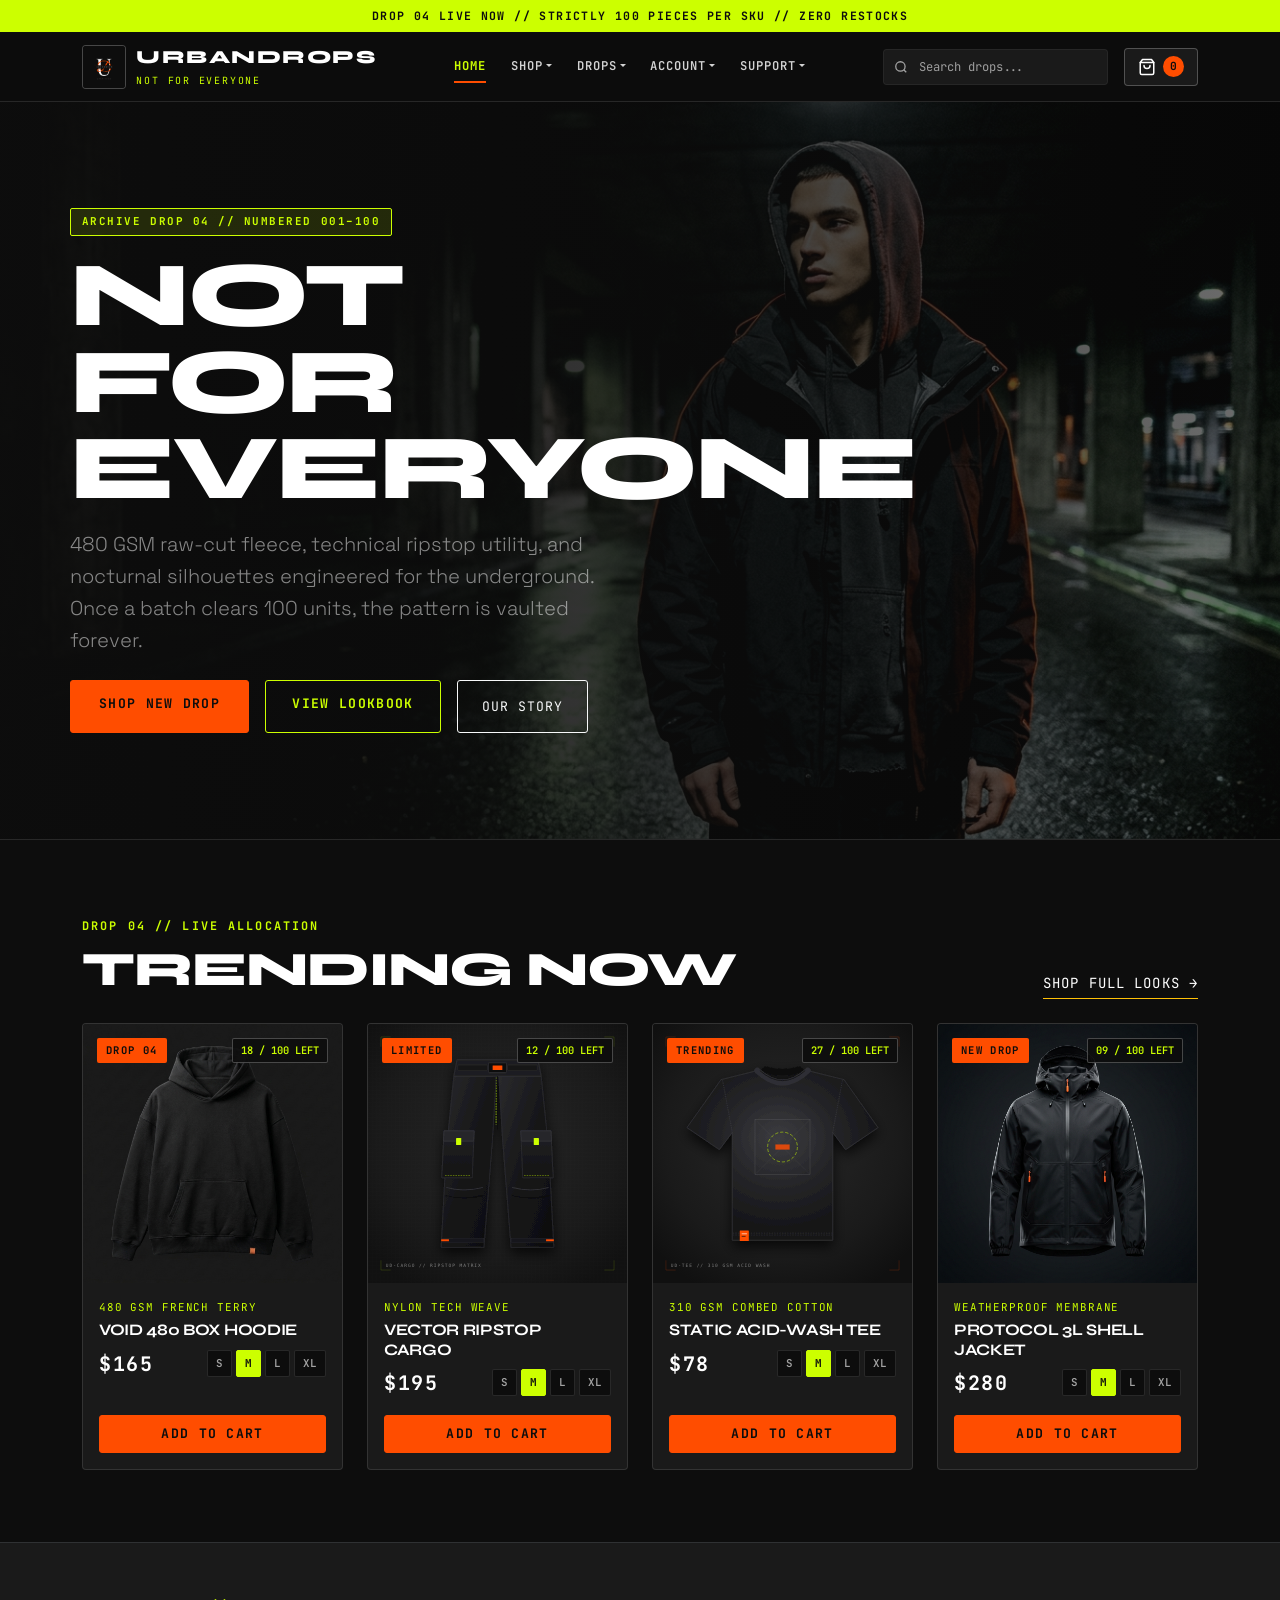
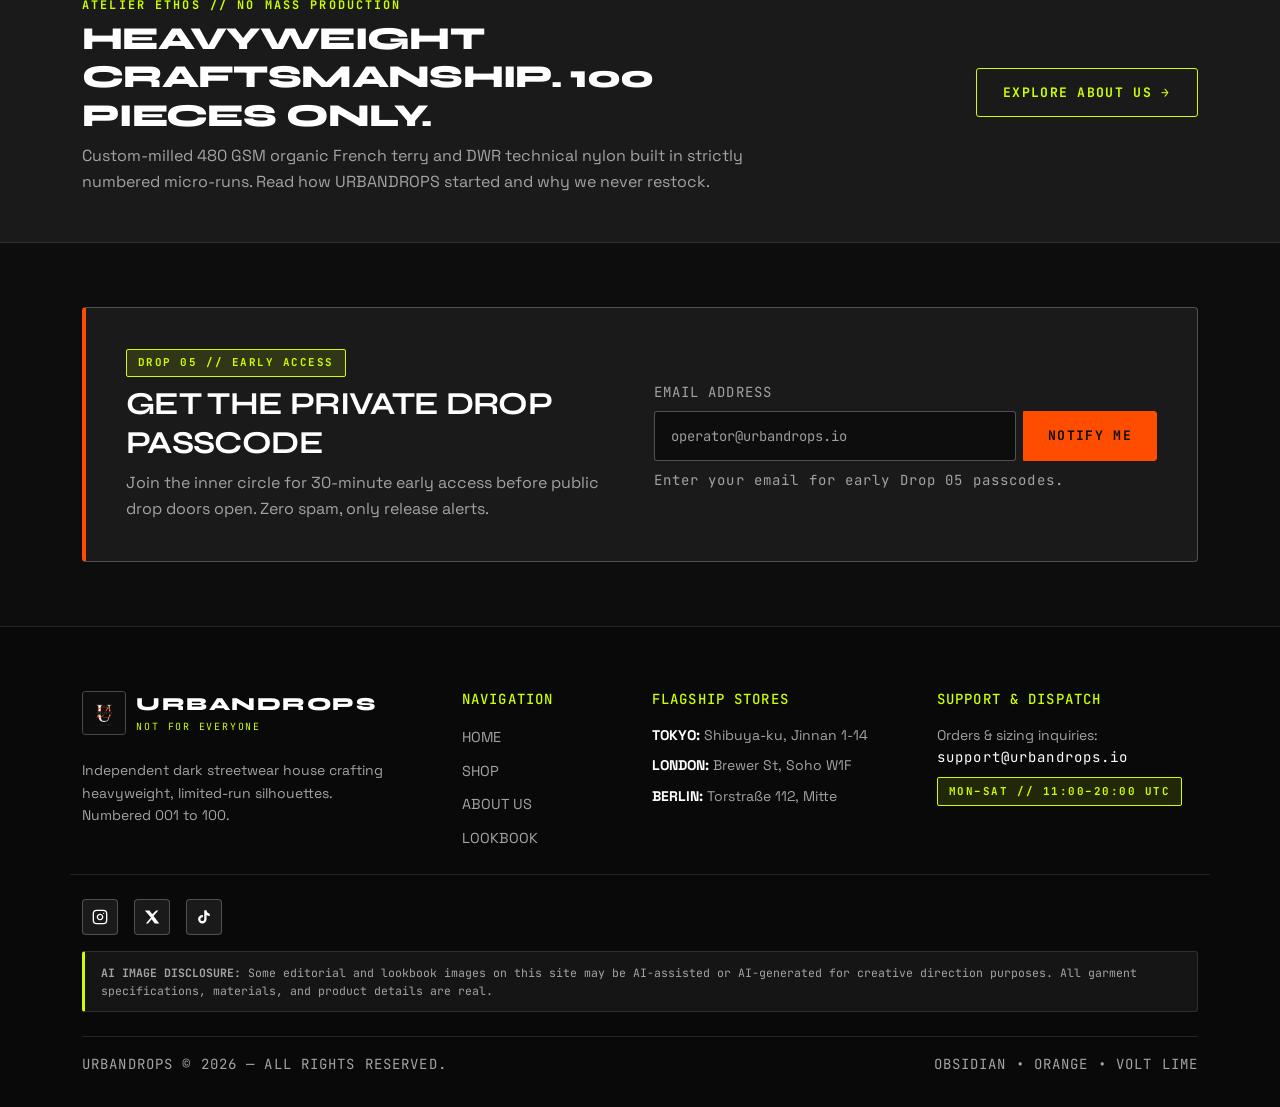
==== commit 822df2d6: "Final master optimization pass: CSS consolidated, relative paths fixed, and JS zero errors" ====
--- a/index.html
+++ b/index.html
@@ -8,7 +8,7 @@
   <link rel="preconnect" href="https://fonts.gstatic.com" crossorigin>
   <link href="https://fonts.googleapis.com/css2?family=Inter:wght@400;500;600&family=JetBrains+Mono:wght@400;600;700&family=Space+Grotesk:wght@500;600;700&family=Syne:wght@700;800&display=swap" rel="stylesheet">
   <link href="https://cdn.jsdelivr.net/npm/bootstrap@5.3.3/dist/css/bootstrap.min.css" rel="stylesheet" integrity="sha384-QWTKZyjpPEjISv5WaRU9OFeRpok6YctnYmDr5pNlyT2bRjXh0JMhjY6hW+ALEwIH" crossorigin="anonymous">
-  <link rel="stylesheet" href="css/style.css">
+  <link rel="stylesheet" href="./css/style.css">
 </head>
 <body>
 
@@ -22,8 +22,8 @@
   <!-- Shared Sticky Dark Navbar -->
   <nav class="navbar navbar-expand-lg sticky-top ud-navbar" aria-label="Primary Navigation">
     <div class="container">
-      <a class="ud-brand" href="index.html">
-        <img src="images/Logo.png" alt="URBANDROPS Logo" class="ud-brand-logo" onerror="this.onerror=null;this.src='images/Logo.png';this.style.opacity='0.4'">
+      <a class="ud-brand" href="./index.html">
+        <img src="./images/Logo.png" alt="URBANDROPS Logo" class="ud-brand-logo" onerror="this.onerror=null;this.src='images/Logo.png';this.style.opacity='0.4'">
         <div>
           <span class="ud-brand-name">URBANDROPS</span>
           <span class="ud-brand-sub">NOT FOR EVERYONE</span>
@@ -48,27 +48,43 @@
       </div>
 
       <div class="collapse navbar-collapse order-lg-2" id="udNavbarCollapse">
-        <ul class="navbar-nav mx-auto mb-2 mb-lg-0 gap-lg-1">
+                <ul class="navbar-nav mx-auto mb-2 mb-lg-0 gap-lg-1">
           <li class="nav-item">
-            <a class="nav-link ud-nav-link active" aria-current="page" href="index.html">HOME</a>
-          </li>
-          <li class="nav-item">
-            <a class="nav-link ud-nav-link" href="#trending-section">SHOP</a>
-          </li>
-          <li class="nav-item">
-            <a class="nav-link ud-nav-link" href="pages/about.html#drop-philosophy">DROPS</a>
-          </li>
-          <li class="nav-item">
-            <a class="nav-link ud-nav-link" href="pages/about.html">ABOUT</a>
-          </li>
-          <li class="nav-item">
-            <a class="nav-link ud-nav-link" href="pages/lookbook.html">LOOKBOOK</a>
-          </li>
-          <li class="nav-item">
-            <a class="nav-link ud-nav-link" href="pages/about.html#stores">STORES</a>
-          </li>
-          <li class="nav-item">
-            <a class="nav-link ud-nav-link" href="#footer-support">SUPPORT</a>
+            <a class="nav-link ud-nav-link active" aria-current="page" href="./index.html">HOME</a>
+          </li>
+          <li class="nav-item dropdown">
+            <a class="nav-link ud-nav-link dropdown-toggle" href="#" role="button" data-bs-toggle="dropdown" aria-expanded="false">SHOP</a>
+            <ul class="dropdown-menu dropdown-menu-dark ud-dropdown-menu">
+              <li><a class="dropdown-item" href="./pages/mens-catalog.html">Men's Catalog</a></li>
+              <li><a class="dropdown-item" href="./pages/womens-catalog.html">Women's Catalog</a></li>
+              <li><a class="dropdown-item" href="./pages/product-detail.html">Product Detail</a></li>
+              <li><a class="dropdown-item" href="./pages/size-guide.html">Size &amp; Fit Guide</a></li>
+            </ul>
+          </li>
+          <li class="nav-item dropdown">
+            <a class="nav-link ud-nav-link dropdown-toggle" href="#" role="button" data-bs-toggle="dropdown" aria-expanded="false">DROPS</a>
+            <ul class="dropdown-menu dropdown-menu-dark ud-dropdown-menu">
+              <li><a class="dropdown-item" href="./pages/limited-drops.html">Limited Drops</a></li>
+              <li><a class="dropdown-item" href="./pages/lookbook.html">Drop 04 Lookbook</a></li>
+              <li><a class="dropdown-item" href="./pages/about.html">About Us</a></li>
+            </ul>
+          </li>
+          <li class="nav-item dropdown">
+            <a class="nav-link ud-nav-link dropdown-toggle" href="#" role="button" data-bs-toggle="dropdown" aria-expanded="false">ACCOUNT</a>
+            <ul class="dropdown-menu dropdown-menu-dark ud-dropdown-menu">
+              <li><a class="dropdown-item" href="./pages/user-profile.html">Member Profile</a></li>
+              <li><a class="dropdown-item" href="./pages/wishlist.html">Saved Wishlist</a></li>
+              <li><a class="dropdown-item" href="./pages/cart-checkout.html">Cart &amp; Checkout</a></li>
+              <li><a class="dropdown-item" href="./pages/order-tracking.html">Order Tracking</a></li>
+            </ul>
+          </li>
+          <li class="nav-item dropdown">
+            <a class="nav-link ud-nav-link dropdown-toggle" href="#" role="button" data-bs-toggle="dropdown" aria-expanded="false">SUPPORT</a>
+            <ul class="dropdown-menu dropdown-menu-dark ud-dropdown-menu">
+              <li><a class="dropdown-item" href="./pages/store-locator.html">Store Locator</a></li>
+              <li><a class="dropdown-item" href="./pages/faq.html">FAQ &amp; Policies</a></li>
+              <li><a class="dropdown-item" href="./pages/contact-support.html">Contact Support</a></li>
+            </ul>
           </li>
         </ul>
 
@@ -90,7 +106,7 @@
   <main>
     <!-- Hero Banner -->
     <section class="ud-hero" id="hero">
-      <img src="images/hero-drop.jpg" alt="URBANDROPS Drop 04 Heavyweight Streetwear Editorial" class="ud-hero-bg" onerror="this.onerror=null;this.style.display='none'">
+      <img src="./images/hero-drop.jpg" alt="URBANDROPS Drop 04 Heavyweight Streetwear Editorial" class="ud-hero-bg" onerror="this.onerror=null;this.style.display='none'">
       <div class="ud-hero-overlay"></div>
       <div class="container ud-hero-content">
         <div class="row">
@@ -102,8 +118,8 @@
             </p>
             <div class="d-flex flex-wrap gap-3">
               <a href="#trending-section" class="btn btn-ud-orange">SHOP NEW DROP</a>
-              <a href="pages/lookbook.html" class="btn btn-ud-outline-lime">VIEW LOOKBOOK</a>
-              <a href="pages/about.html" class="btn btn-outline-light font-mono-tech text-uppercase px-4 py-3" style="font-size: 0.82rem; border-radius: 3px;">OUR STORY</a>
+              <a href="./pages/lookbook.html" class="btn btn-ud-outline-lime">VIEW LOOKBOOK</a>
+              <a href="./pages/about.html" class="btn btn-outline-light font-mono-tech text-uppercase px-4 py-3" style="font-size: 0.82rem; border-radius: 3px;">OUR STORY</a>
             </div>
           </div>
         </div>
@@ -120,7 +136,7 @@
           </div>
           <div class="d-flex align-items-center gap-3">
             <span id="trending-search-status" class="font-mono-tech small text-lime d-none"></span>
-            <a href="pages/lookbook.html" class="font-mono-tech small text-decoration-none text-white border-bottom border-warning pb-1">
+            <a href="./pages/lookbook.html" class="font-mono-tech small text-decoration-none text-white border-bottom border-warning pb-1">
               SHOP FULL LOOKS →
             </a>
           </div>
@@ -143,7 +159,7 @@
             </p>
           </div>
           <div class="col-lg-4 text-lg-end">
-            <a href="pages/about.html" class="btn btn-ud-outline-lime">EXPLORE ABOUT US →</a>
+            <a href="./pages/about.html" class="btn btn-ud-outline-lime">EXPLORE ABOUT US →</a>
           </div>
         </div>
       </div>
@@ -190,8 +206,8 @@
     <div class="container">
       <div class="row g-4 pb-4 border-bottom border-secondary border-opacity-25">
         <div class="col-lg-4">
-          <a class="ud-brand mb-3" href="index.html">
-            <img src="images/Logo.png" alt="URBANDROPS Logo" class="ud-brand-logo" onerror="this.onerror=null;this.src='images/Logo.png';this.style.opacity='0.4'">
+          <a class="ud-brand mb-3" href="./index.html">
+            <img src="./images/Logo.png" alt="URBANDROPS Logo" class="ud-brand-logo" onerror="this.onerror=null;this.src='images/Logo.png';this.style.opacity='0.4'">
             <div>
               <span class="ud-brand-name">URBANDROPS</span>
               <span class="ud-brand-sub">NOT FOR EVERYONE</span>
@@ -205,10 +221,10 @@
         <div class="col-6 col-lg-2">
           <h3 class="font-mono-tech small text-lime text-uppercase mb-3">NAVIGATION</h3>
           <ul class="list-unstyled d-grid gap-2 mb-0">
-            <li><a href="index.html" class="ud-footer-link">HOME</a></li>
+            <li><a href="./index.html" class="ud-footer-link">HOME</a></li>
             <li><a href="#trending-section" class="ud-footer-link">SHOP</a></li>
-            <li><a href="pages/about.html" class="ud-footer-link">ABOUT US</a></li>
-            <li><a href="pages/lookbook.html" class="ud-footer-link">LOOKBOOK</a></li>
+            <li><a href="./pages/about.html" class="ud-footer-link">ABOUT US</a></li>
+            <li><a href="./pages/lookbook.html" class="ud-footer-link">LOOKBOOK</a></li>
           </ul>
         </div>
 
@@ -252,6 +268,6 @@
   </footer>
 
   <script src="https://cdn.jsdelivr.net/npm/bootstrap@5.3.3/dist/js/bootstrap.bundle.min.js" integrity="sha384-YvpcrYf0tY3lHB60NNkmXc5s9fDVZLESaAA55NDzOxhy9GkcIdslK1eN7N6jIeHz" crossorigin="anonymous"></script>
-  <script src="js/main.js"></script>
+  <script src="./js/main.js"></script>
 </body>
 </html>
--- a/css/style.css
+++ b/css/style.css
@@ -12,11 +12,17 @@
   --ud-bg: #0D0D0D;
   --ud-surface: #1A1A1A;
   --ud-surface-alt: #232323;
+  --ud-card: #1A1A1A;
+  --ud-card-hover: #202024;
   --ud-text: #FFFFFF;
   --ud-muted: #A3A3A3;
   --ud-orange: #FF4D00;
   --ud-orange-hover: #FF6826;
+  --ud-cta: #FF4D00;
+  --ud-cta-hover: #E04300;
+  --ud-accent: #FF4D00;
   --ud-lime: #CCFF00;
+  --ud-volt: #CCFF00;
   --ud-border: rgba(255, 255, 255, 0.11);
   --ud-border-strong: rgba(255, 255, 255, 0.24);
   --ud-font-display: 'Syne', 'Space Grotesk', system-ui, sans-serif;
@@ -203,7 +209,7 @@
   font-weight: 700;
 }
 
-.ud-nav-link.active::after {
+.ud-nav-link.active:not(.dropdown-toggle)::after {
   content: '';
   position: absolute;
   left: 0.65rem;
@@ -218,7 +224,7 @@
     font-size: 0.72rem;
     padding: 0.5rem 0.44rem !important;
   }
-  .ud-nav-link.active::after {
+  .ud-nav-link.active:not(.dropdown-toggle)::after {
     left: 0.44rem;
     right: 0.44rem;
   }
@@ -1019,3 +1025,217 @@
     width: 100%;
   }
 }
+
+/* ==========================================================================
+   Consolidated Catalog, Product Detail, Size Guide & Dropdown Styles
+   (Merged from css/styles.css into css/style.css)
+   ========================================================================== */
+
+/* Shared Header Dropdown Menu */
+.ud-dropdown-menu {
+  background-color: var(--ud-surface) !important;
+  border: 1px solid var(--ud-border-strong) !important;
+  border-radius: 4px !important;
+  padding: 0.4rem 0 !important;
+  box-shadow: 0 16px 36px rgba(0, 0, 0, 0.75);
+}
+
+.ud-dropdown-menu .dropdown-item {
+  color: rgba(255, 255, 255, 0.85);
+  font-family: var(--ud-font-mono);
+  font-size: 0.75rem;
+  font-weight: 600;
+  letter-spacing: 0.06em;
+  text-transform: uppercase;
+  padding: 0.5rem 1rem;
+  transition: background-color 0.15s ease, color 0.15s ease;
+}
+
+.ud-dropdown-menu .dropdown-item:hover,
+.ud-dropdown-menu .dropdown-item:focus {
+  background-color: var(--ud-surface-alt);
+  color: var(--ud-lime);
+}
+
+.ud-dropdown-menu .dropdown-item.active,
+.ud-dropdown-menu .dropdown-item:active {
+  background-color: rgba(255, 77, 0, 0.16);
+  color: var(--ud-orange);
+}
+
+/* Brand Logo Variants */
+.ud-logo-wrap {
+  width: 44px;
+  height: 44px;
+  border-radius: 10px;
+  overflow: hidden;
+  border: 1px solid var(--ud-border);
+  background-color: #0B0B0D;
+  flex-shrink: 0;
+}
+
+.ud-logo-img {
+  width: 100%;
+  height: 100%;
+  object-fit: cover;
+  transform: scale(1.65);
+  display: block;
+}
+
+.ud-brand-text {
+  font-weight: 800;
+  letter-spacing: 0.16em;
+  font-size: 1.1rem;
+  color: var(--ud-text);
+}
+
+.ud-brand-accent {
+  color: var(--ud-cta);
+}
+
+.ud-hero-section {
+  background: radial-gradient(circle at 78% 25%, rgba(255, 77, 0, 0.14), transparent 55%),
+              linear-gradient(180deg, #111114 0%, #0D0D0D 100%);
+  border-bottom: 1px solid var(--ud-border);
+}
+
+.ud-card-interactive:hover {
+  transform: translateY(-4px);
+  border-color: var(--ud-cta);
+  box-shadow: 0 14px 32px rgba(0, 0, 0, 0.45);
+}
+
+.ud-section-kicker {
+  color: var(--ud-cta);
+  font-size: 0.78rem;
+  font-weight: 700;
+  letter-spacing: 0.15em;
+  text-transform: uppercase;
+}
+
+.ud-badge-accent {
+  background-color: rgba(255, 77, 0, 0.14);
+  border: 1px solid rgba(255, 77, 0, 0.45);
+  color: #FF7840;
+  font-weight: 700;
+  letter-spacing: 0.08em;
+}
+
+.btn-ud-cta {
+  background-color: var(--ud-cta);
+  border-color: var(--ud-cta);
+  color: var(--ud-text);
+  font-weight: 700;
+  letter-spacing: 0.06em;
+  text-transform: uppercase;
+  transition: background-color 0.18s ease, transform 0.15s ease;
+}
+
+.btn-ud-cta:hover,
+.btn-ud-cta:focus {
+  background-color: var(--ud-cta-hover);
+  border-color: var(--ud-cta-hover);
+  color: var(--ud-text);
+}
+
+.btn-ud-outline {
+  background-color: transparent;
+  border: 1px solid var(--ud-border);
+  color: var(--ud-text);
+  font-weight: 600;
+  letter-spacing: 0.04em;
+  transition: border-color 0.18s ease, color 0.18s ease, background-color 0.18s ease;
+}
+
+.btn-ud-outline:hover,
+.btn-ud-outline.active {
+  border-color: var(--ud-cta);
+  background-color: rgba(255, 77, 0, 0.1);
+  color: var(--ud-text);
+}
+
+.ud-input,
+.ud-select {
+  background-color: #121214;
+  border: 1px solid var(--ud-border);
+  color: var(--ud-text);
+}
+
+.ud-input:focus,
+.ud-select:focus {
+  background-color: #121214;
+  border-color: var(--ud-cta);
+  color: var(--ud-text);
+  box-shadow: 0 0 0 0.2rem rgba(255, 77, 0, 0.2);
+}
+
+.ud-input::placeholder {
+  color: #70707A;
+}
+
+.ud-range {
+  accent-color: var(--ud-cta);
+}
+
+.form-check-input {
+  background-color: #121214;
+  border-color: var(--ud-border);
+}
+
+.form-check-input:checked {
+  background-color: var(--ud-cta);
+  border-color: var(--ud-cta);
+}
+
+.ud-product-img-wrap {
+  background-color: #121214;
+  border-bottom: 1px solid var(--ud-border);
+  overflow: hidden;
+  border-top-left-radius: 0.85rem;
+  border-top-right-radius: 0.85rem;
+  aspect-ratio: 1 / 1;
+}
+
+.ud-product-img-wrap img {
+  width: 100%;
+  height: 100%;
+  object-fit: cover;
+  display: block;
+  transition: transform 0.35s ease;
+}
+
+.ud-card-interactive:hover .ud-product-img-wrap img {
+  transform: scale(1.03);
+}
+
+.ud-thumb-btn {
+  background-color: #121214;
+  border: 2px solid var(--ud-border);
+  border-radius: 0.6rem;
+  padding: 0.25rem;
+  cursor: pointer;
+  transition: border-color 0.15s ease;
+}
+
+.ud-thumb-btn.active,
+.ud-thumb-btn:hover {
+  border-color: var(--ud-cta);
+}
+
+.ud-promo-banner {
+  background: linear-gradient(135deg, #1A1A1D 0%, #121214 100%);
+  border: 1px solid rgba(255, 77, 0, 0.45);
+  border-radius: 0.85rem;
+}
+
+.ud-volt-box {
+  background-color: var(--ud-volt);
+  color: #0D0D0D;
+  border-radius: 0.85rem;
+}
+
+@media (max-width: 575.98px) {
+  .ud-product-img-wrap {
+    aspect-ratio: 4 / 3;
+  }
+}
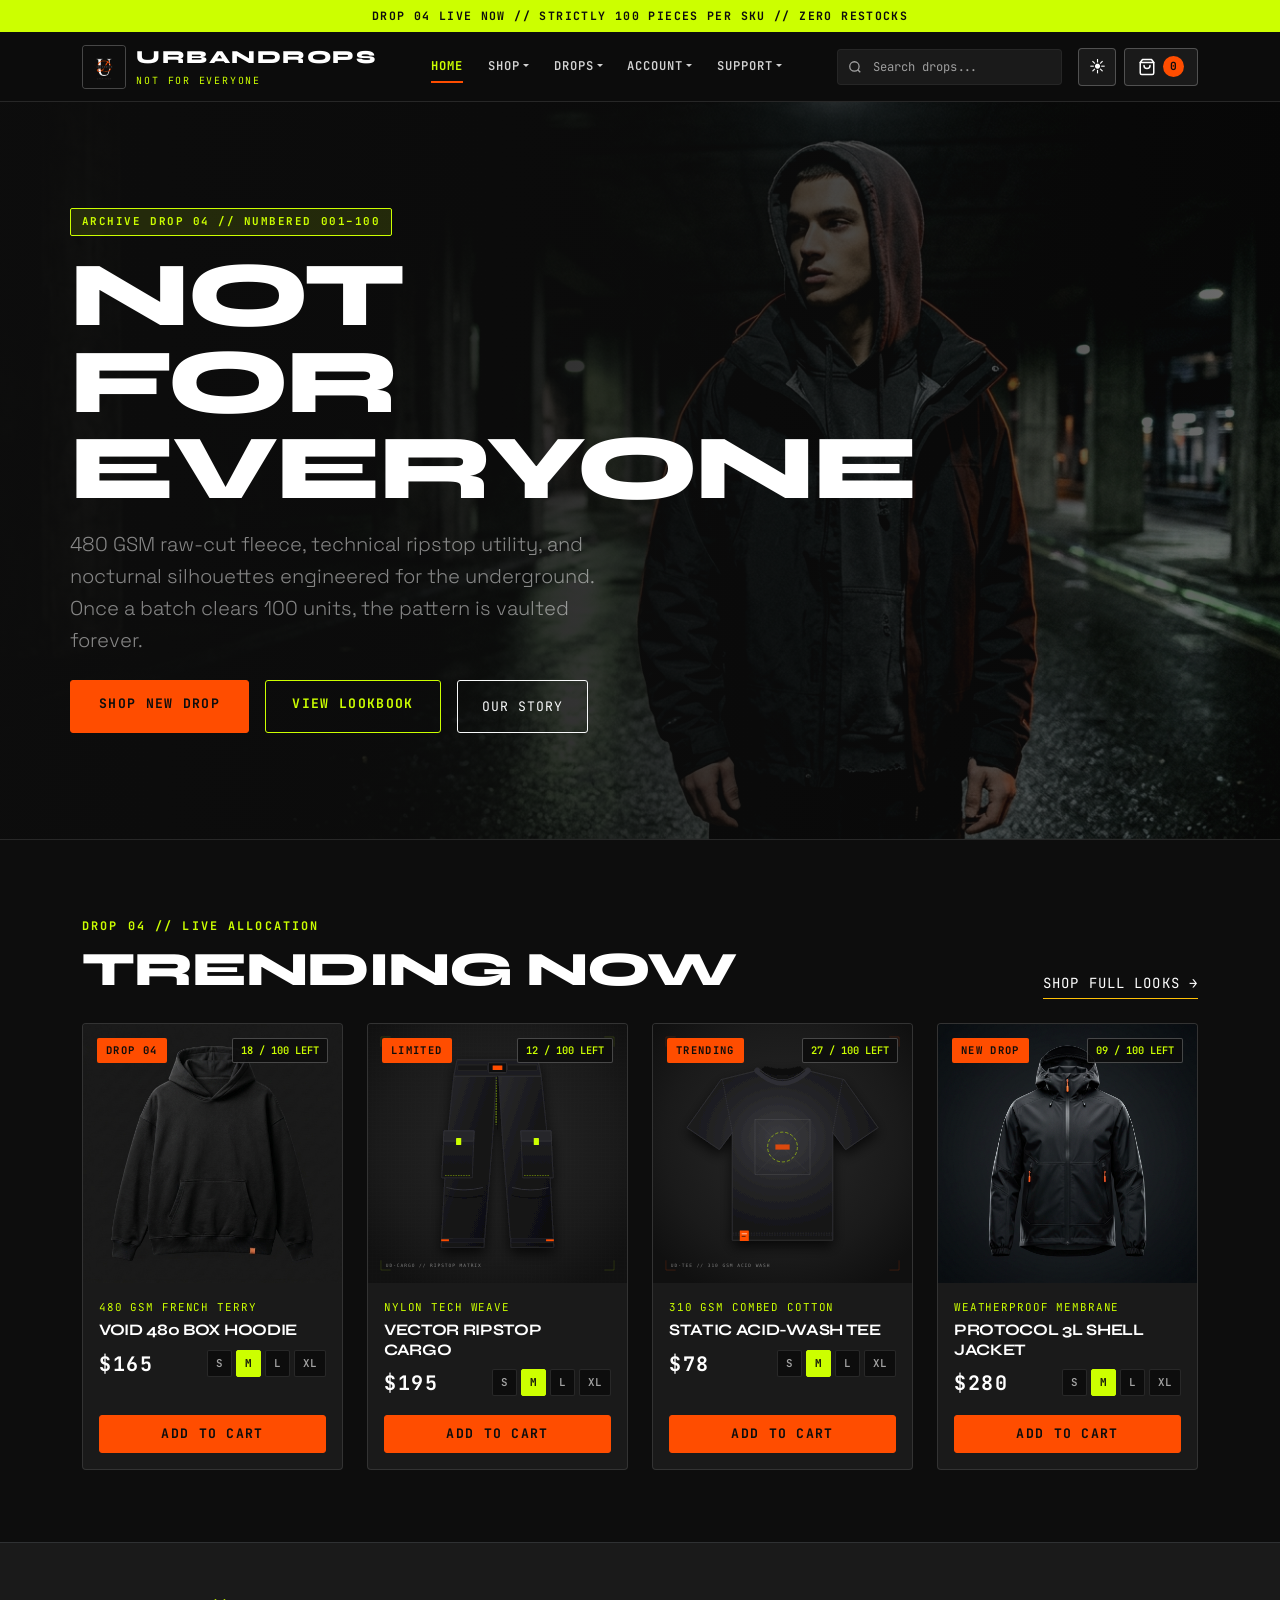
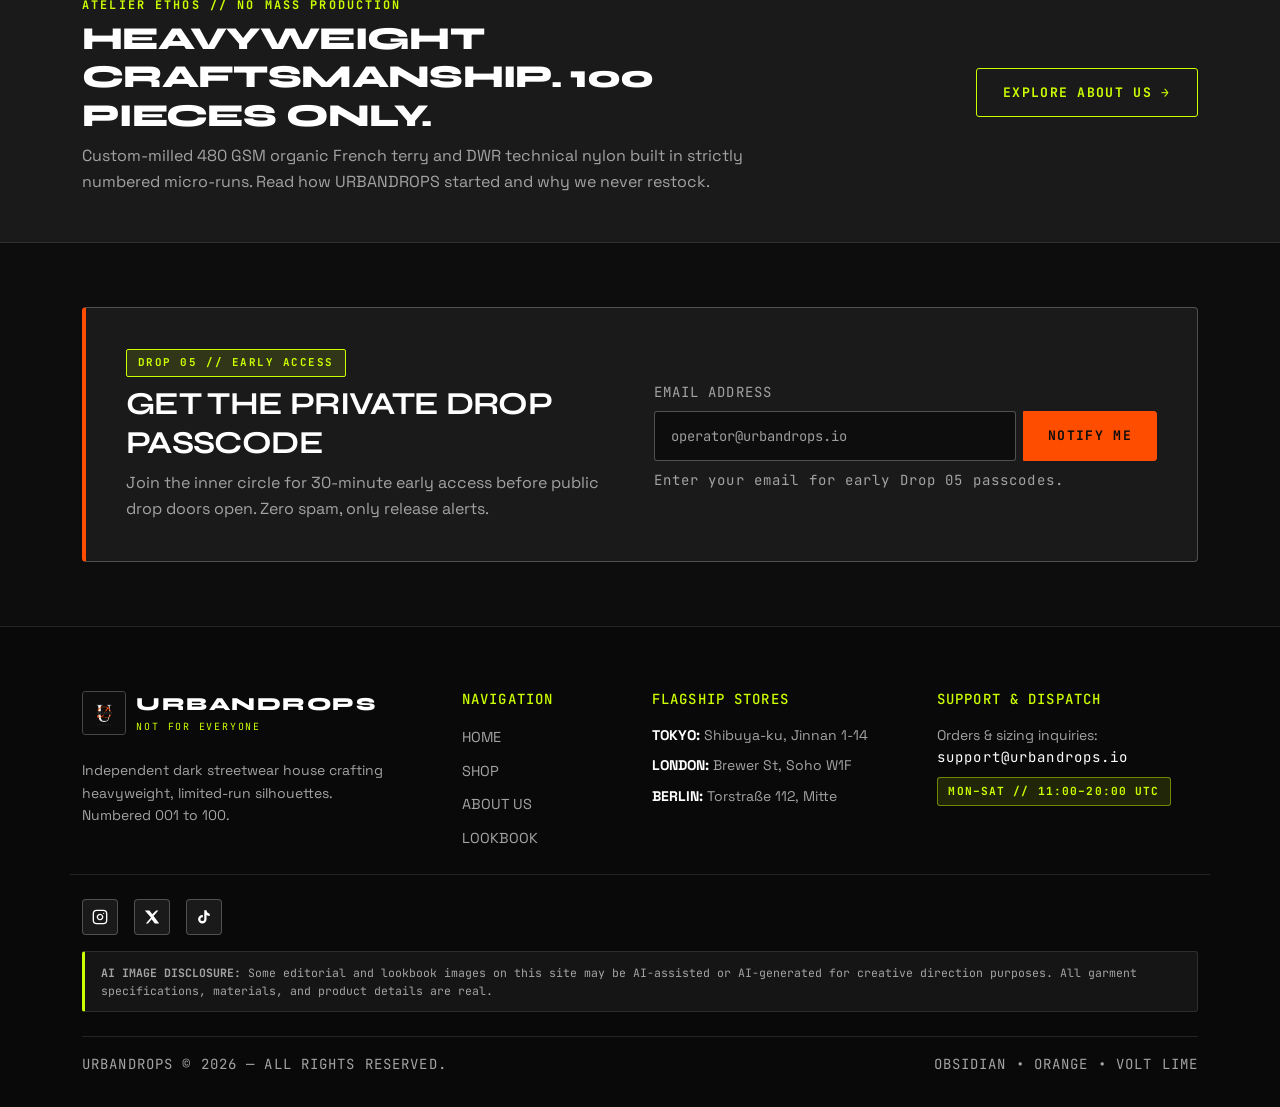
==== commit 12fec0fe: "Standardized header navbar and footer relative paths across all 15 pages" ====
--- a/index.html
+++ b/index.html
@@ -8,7 +8,8 @@
   <link rel="preconnect" href="https://fonts.gstatic.com" crossorigin>
   <link href="https://fonts.googleapis.com/css2?family=Inter:wght@400;500;600&family=JetBrains+Mono:wght@400;600;700&family=Space+Grotesk:wght@500;600;700&family=Syne:wght@700;800&display=swap" rel="stylesheet">
   <link href="https://cdn.jsdelivr.net/npm/bootstrap@5.3.3/dist/css/bootstrap.min.css" rel="stylesheet" integrity="sha384-QWTKZyjpPEjISv5WaRU9OFeRpok6YctnYmDr5pNlyT2bRjXh0JMhjY6hW+ALEwIH" crossorigin="anonymous">
-  <link rel="stylesheet" href="./css/style.css">
+  <link rel="stylesheet" href="css/style.css">
+  <link rel="stylesheet" href="css/shared-chrome.css">
 </head>
 <body>
 
@@ -19,89 +20,96 @@
     </div>
   </div>
 
-  <!-- Shared Sticky Dark Navbar -->
-  <nav class="navbar navbar-expand-lg sticky-top ud-navbar" aria-label="Primary Navigation">
-    <div class="container">
-      <a class="ud-brand" href="./index.html">
-        <img src="./images/Logo.png" alt="URBANDROPS Logo" class="ud-brand-logo" onerror="this.onerror=null;this.src='images/Logo.png';this.style.opacity='0.4'">
-        <div>
-          <span class="ud-brand-name">URBANDROPS</span>
-          <span class="ud-brand-sub">NOT FOR EVERYONE</span>
-        </div>
-      </a>
-
-      <div class="d-flex align-items-center gap-2 order-lg-3">
-        <!-- Cart Icon + Dynamic Badge -->
-        <button type="button" class="ud-cart-btn" data-open-cart aria-label="Open shopping bag">
-          <svg width="18" height="18" viewBox="0 0 24 24" fill="none" stroke="currentColor" stroke-width="2" stroke-linecap="round" stroke-linejoin="round" aria-hidden="true">
-            <path d="M6 2L3 6v14a2 2 0 0 0 2 2h14a2 2 0 0 0 2-2V6l-3-4z"></path>
-            <line x1="3" y1="6" x2="21" y2="6"></line>
-            <path d="M16 10a4 4 0 0 1-8 0"></path>
-          </svg>
-          <span class="ud-cart-badge" id="cart-badge" data-cart-badge>0</span>
-        </button>
-
-        <!-- Mobile Hamburger Menu (☰) -->
-        <button class="navbar-toggler ud-toggler" type="button" data-bs-toggle="collapse" data-bs-target="#udNavbarCollapse" aria-controls="udNavbarCollapse" aria-expanded="false" aria-label="Toggle navigation">
-          <span class="ud-hamburger-icon" aria-hidden="true">☰</span>
-        </button>
-      </div>
-
-      <div class="collapse navbar-collapse order-lg-2" id="udNavbarCollapse">
-                <ul class="navbar-nav mx-auto mb-2 mb-lg-0 gap-lg-1">
-          <li class="nav-item">
-            <a class="nav-link ud-nav-link active" aria-current="page" href="./index.html">HOME</a>
-          </li>
-          <li class="nav-item dropdown">
-            <a class="nav-link ud-nav-link dropdown-toggle" href="#" role="button" data-bs-toggle="dropdown" aria-expanded="false">SHOP</a>
-            <ul class="dropdown-menu dropdown-menu-dark ud-dropdown-menu">
-              <li><a class="dropdown-item" href="./pages/mens-catalog.html">Men's Catalog</a></li>
-              <li><a class="dropdown-item" href="./pages/womens-catalog.html">Women's Catalog</a></li>
-              <li><a class="dropdown-item" href="./pages/product-detail.html">Product Detail</a></li>
-              <li><a class="dropdown-item" href="./pages/size-guide.html">Size &amp; Fit Guide</a></li>
-            </ul>
-          </li>
-          <li class="nav-item dropdown">
-            <a class="nav-link ud-nav-link dropdown-toggle" href="#" role="button" data-bs-toggle="dropdown" aria-expanded="false">DROPS</a>
-            <ul class="dropdown-menu dropdown-menu-dark ud-dropdown-menu">
-              <li><a class="dropdown-item" href="./pages/limited-drops.html">Limited Drops</a></li>
-              <li><a class="dropdown-item" href="./pages/lookbook.html">Drop 04 Lookbook</a></li>
-              <li><a class="dropdown-item" href="./pages/about.html">About Us</a></li>
-            </ul>
-          </li>
-          <li class="nav-item dropdown">
-            <a class="nav-link ud-nav-link dropdown-toggle" href="#" role="button" data-bs-toggle="dropdown" aria-expanded="false">ACCOUNT</a>
-            <ul class="dropdown-menu dropdown-menu-dark ud-dropdown-menu">
-              <li><a class="dropdown-item" href="./pages/user-profile.html">Member Profile</a></li>
-              <li><a class="dropdown-item" href="./pages/wishlist.html">Saved Wishlist</a></li>
-              <li><a class="dropdown-item" href="./pages/cart-checkout.html">Cart &amp; Checkout</a></li>
-              <li><a class="dropdown-item" href="./pages/order-tracking.html">Order Tracking</a></li>
-            </ul>
-          </li>
-          <li class="nav-item dropdown">
-            <a class="nav-link ud-nav-link dropdown-toggle" href="#" role="button" data-bs-toggle="dropdown" aria-expanded="false">SUPPORT</a>
-            <ul class="dropdown-menu dropdown-menu-dark ud-dropdown-menu">
-              <li><a class="dropdown-item" href="./pages/store-locator.html">Store Locator</a></li>
-              <li><a class="dropdown-item" href="./pages/faq.html">FAQ &amp; Policies</a></li>
-              <li><a class="dropdown-item" href="./pages/contact-support.html">Contact Support</a></li>
-            </ul>
-          </li>
-        </ul>
-
-        <!-- Search Input -->
-        <form class="ud-search-wrap me-lg-3" id="navbarSearchForm" role="search">
-          <span class="ud-search-icon" aria-hidden="true">
-            <svg width="14" height="14" viewBox="0 0 24 24" fill="none" stroke="currentColor" stroke-width="2.2">
-              <circle cx="11" cy="11" r="8"></circle>
-              <line x1="21" y1="21" x2="16.65" y2="16.65"></line>
+  <!-- Shared Sticky Header & Navbar -->
+  <header class="ud-header sticky-top">
+    <nav class="navbar navbar-expand-lg ud-navbar" aria-label="Primary Navigation">
+      <div class="container">
+        <a class="ud-brand" href="index.html">
+          <img src="images/Logo.png" alt="URBANDROPS Logo" class="ud-brand-logo" onerror="this.onerror=null;this.style.opacity='0.4'">
+          <div>
+            <span class="ud-brand-name">URBANDROPS</span>
+            <span class="ud-brand-sub">NOT FOR EVERYONE</span>
+          </div>
+        </a>
+
+        <div class="d-flex align-items-center gap-2 order-lg-3">
+          <!-- Light / Dark Mode Toggle -->
+          <button type="button" class="ud-theme-toggle" id="udThemeToggle" aria-label="Switch to light mode" title="Switch to Light Mode">
+            <span class="ud-theme-icon" aria-hidden="true">☀️</span>
+          </button>
+
+          <!-- Cart Icon + Dynamic Badge -->
+          <button type="button" class="ud-cart-btn" data-open-cart aria-label="Open shopping bag">
+            <svg width="18" height="18" viewBox="0 0 24 24" fill="none" stroke="currentColor" stroke-width="2" stroke-linecap="round" stroke-linejoin="round" aria-hidden="true">
+              <path d="M6 2L3 6v14a2 2 0 0 0 2 2h14a2 2 0 0 0 2-2V6l-3-4z"></path>
+              <line x1="3" y1="6" x2="21" y2="6"></line>
+              <path d="M16 10a4 4 0 0 1-8 0"></path>
             </svg>
-          </span>
-          <input class="form-control ud-search-input" type="search" id="navbarSearchInput" placeholder="Search drops..." aria-label="Search drops" autocomplete="off">
-          <div class="ud-search-results" id="navbarSearchResults"></div>
-        </form>
-      </div>
-    </div>
-  </nav>
+            <span class="ud-cart-badge" id="cart-badge" data-cart-badge>0</span>
+          </button>
+
+          <!-- Mobile Hamburger Menu (☰) -->
+          <button class="navbar-toggler ud-toggler" type="button" data-bs-toggle="collapse" data-bs-target="#udNavbarCollapse" aria-controls="udNavbarCollapse" aria-expanded="false" aria-label="Toggle navigation">
+            <span class="ud-hamburger-icon" aria-hidden="true">☰</span>
+          </button>
+        </div>
+
+        <div class="collapse navbar-collapse order-lg-2" id="udNavbarCollapse">
+          <ul class="navbar-nav mx-auto mb-2 mb-lg-0 gap-lg-1">
+            <li class="nav-item">
+              <a class="nav-link ud-nav-link active" aria-current="page" href="index.html">HOME</a>
+            </li>
+            <li class="nav-item dropdown">
+              <a class="nav-link ud-nav-link dropdown-toggle" href="#" role="button" data-bs-toggle="dropdown" aria-expanded="false">SHOP</a>
+              <ul class="dropdown-menu dropdown-menu-dark ud-dropdown-menu">
+                <li><a class="dropdown-item" href="pages/mens-catalog.html">Men's Catalog</a></li>
+                <li><a class="dropdown-item" href="pages/womens-catalog.html">Women's Catalog</a></li>
+                <li><a class="dropdown-item" href="pages/product-detail.html">Product Detail</a></li>
+                <li><a class="dropdown-item" href="pages/size-guide.html">Size &amp; Fit Guide</a></li>
+              </ul>
+            </li>
+            <li class="nav-item dropdown">
+              <a class="nav-link ud-nav-link dropdown-toggle" href="#" role="button" data-bs-toggle="dropdown" aria-expanded="false">DROPS</a>
+              <ul class="dropdown-menu dropdown-menu-dark ud-dropdown-menu">
+                <li><a class="dropdown-item" href="pages/limited-drops.html">Limited Drops</a></li>
+                <li><a class="dropdown-item" href="pages/lookbook.html">Drop 04 Lookbook</a></li>
+                <li><a class="dropdown-item" href="pages/about.html">About Us</a></li>
+              </ul>
+            </li>
+            <li class="nav-item dropdown">
+              <a class="nav-link ud-nav-link dropdown-toggle" href="#" role="button" data-bs-toggle="dropdown" aria-expanded="false">ACCOUNT</a>
+              <ul class="dropdown-menu dropdown-menu-dark ud-dropdown-menu">
+                <li><a class="dropdown-item" href="pages/user-profile.html">Member Profile</a></li>
+                <li><a class="dropdown-item" href="pages/wishlist.html">Saved Wishlist</a></li>
+                <li><a class="dropdown-item" href="pages/cart-checkout.html">Cart &amp; Checkout</a></li>
+                <li><a class="dropdown-item" href="pages/order-tracking.html">Order Tracking</a></li>
+              </ul>
+            </li>
+            <li class="nav-item dropdown">
+              <a class="nav-link ud-nav-link dropdown-toggle" href="#" role="button" data-bs-toggle="dropdown" aria-expanded="false">SUPPORT</a>
+              <ul class="dropdown-menu dropdown-menu-dark ud-dropdown-menu">
+                <li><a class="dropdown-item" href="pages/store-locator.html">Store Locator</a></li>
+                <li><a class="dropdown-item" href="pages/faq.html">FAQ &amp; Policies</a></li>
+                <li><a class="dropdown-item" href="pages/contact-support.html">Contact Support</a></li>
+              </ul>
+            </li>
+          </ul>
+
+          <!-- Search Input -->
+          <form class="ud-search-wrap me-lg-3" id="navbarSearchForm" role="search">
+            <span class="ud-search-icon" aria-hidden="true">
+              <svg width="14" height="14" viewBox="0 0 24 24" fill="none" stroke="currentColor" stroke-width="2.2">
+                <circle cx="11" cy="11" r="8"></circle>
+                <line x1="21" y1="21" x2="16.65" y2="16.65"></line>
+              </svg>
+            </span>
+            <input class="form-control ud-search-input" type="search" id="navbarSearchInput" placeholder="Search drops..." aria-label="Search drops" autocomplete="off">
+            <div class="ud-search-results" id="navbarSearchResults"></div>
+          </form>
+        </div>
+      </div>
+    </nav>
+  </header>
 
   <main>
     <!-- Hero Banner -->
@@ -206,8 +214,8 @@
     <div class="container">
       <div class="row g-4 pb-4 border-bottom border-secondary border-opacity-25">
         <div class="col-lg-4">
-          <a class="ud-brand mb-3" href="./index.html">
-            <img src="./images/Logo.png" alt="URBANDROPS Logo" class="ud-brand-logo" onerror="this.onerror=null;this.src='images/Logo.png';this.style.opacity='0.4'">
+          <a class="ud-brand mb-3" href="index.html">
+            <img src="images/Logo.png" alt="URBANDROPS Logo" class="ud-brand-logo" onerror="this.onerror=null;this.style.opacity='0.4'">
             <div>
               <span class="ud-brand-name">URBANDROPS</span>
               <span class="ud-brand-sub">NOT FOR EVERYONE</span>
@@ -221,10 +229,10 @@
         <div class="col-6 col-lg-2">
           <h3 class="font-mono-tech small text-lime text-uppercase mb-3">NAVIGATION</h3>
           <ul class="list-unstyled d-grid gap-2 mb-0">
-            <li><a href="./index.html" class="ud-footer-link">HOME</a></li>
+            <li><a href="index.html" class="ud-footer-link">HOME</a></li>
             <li><a href="#trending-section" class="ud-footer-link">SHOP</a></li>
-            <li><a href="./pages/about.html" class="ud-footer-link">ABOUT US</a></li>
-            <li><a href="./pages/lookbook.html" class="ud-footer-link">LOOKBOOK</a></li>
+            <li><a href="pages/about.html" class="ud-footer-link">ABOUT US</a></li>
+            <li><a href="pages/lookbook.html" class="ud-footer-link">LOOKBOOK</a></li>
           </ul>
         </div>
 
@@ -268,6 +276,7 @@
   </footer>
 
   <script src="https://cdn.jsdelivr.net/npm/bootstrap@5.3.3/dist/js/bootstrap.bundle.min.js" integrity="sha384-YvpcrYf0tY3lHB60NNkmXc5s9fDVZLESaAA55NDzOxhy9GkcIdslK1eN7N6jIeHz" crossorigin="anonymous"></script>
-  <script src="./js/main.js"></script>
+  <script src="js/main.js"></script>
+  <script src="js/shared-chrome.js"></script>
 </body>
 </html>
--- a/css/shared-chrome.css
+++ b/css/shared-chrome.css
@@ -0,0 +1,567 @@
+/* ==========================================================================
+   URBANDROPS — Shared Header, Navbar, Footer & Light/Dark Theme Toggle
+   Loaded across index.html and all 14 pages/*.html without altering
+   page-specific :root CSS variables.
+   ========================================================================== */
+
+/* Top announcement ticker */
+.ud-ticker {
+  background-color: var(--ud-lime, #CCFF00);
+  color: #0D0D0D;
+  font-family: var(--ud-font-mono, 'JetBrains Mono', ui-monospace, monospace);
+  font-size: 0.72rem;
+  font-weight: 700;
+  letter-spacing: 0.12em;
+  text-transform: uppercase;
+  padding: 0.42rem 0;
+  border-bottom: 1px solid #0D0D0D;
+}
+
+/* Sticky Header & Navbar */
+.ud-header.sticky-top {
+  z-index: 1030;
+}
+
+.ud-navbar {
+  background-color: rgba(13, 13, 13, 0.94);
+  backdrop-filter: blur(12px);
+  -webkit-backdrop-filter: blur(12px);
+  border-bottom: 1px solid var(--ud-border, rgba(255, 255, 255, 0.11));
+  padding: 0.75rem 0;
+}
+
+.ud-brand {
+  display: inline-flex;
+  align-items: center;
+  gap: 0.65rem;
+  text-decoration: none;
+}
+
+.ud-brand-logo {
+  width: 44px;
+  height: 44px;
+  object-fit: cover;
+  border-radius: 4px;
+  border: 1px solid var(--ud-border-strong, rgba(255, 255, 255, 0.24));
+  background-color: var(--ud-bg, #0D0D0D);
+}
+
+.ud-brand-name {
+  font-family: var(--ud-font-display, 'Syne', 'Space Grotesk', system-ui, sans-serif);
+  font-weight: 800;
+  font-size: 1.15rem;
+  letter-spacing: 0.08em;
+  color: var(--ud-text, #FFFFFF);
+  line-height: 1;
+}
+
+.ud-brand-sub {
+  display: block;
+  font-family: var(--ud-font-mono, 'JetBrains Mono', ui-monospace, monospace);
+  font-size: 0.62rem;
+  color: var(--ud-lime, #CCFF00);
+  letter-spacing: 0.18em;
+  margin-top: 2px;
+}
+
+.ud-nav-link {
+  color: rgba(255, 255, 255, 0.82) !important;
+  font-family: var(--ud-font-mono, 'JetBrains Mono', ui-monospace, monospace);
+  font-size: 0.76rem;
+  font-weight: 600;
+  letter-spacing: 0.08em;
+  text-transform: uppercase;
+  padding: 0.5rem 0.65rem !important;
+  position: relative;
+  transition: color 0.2s ease, background-color 0.2s ease;
+  white-space: nowrap;
+}
+
+.ud-nav-link:hover,
+.ud-nav-link.active {
+  color: var(--ud-lime, #CCFF00) !important;
+}
+
+.ud-nav-link.active {
+  font-weight: 700;
+}
+
+.ud-nav-link.active:not(.dropdown-toggle)::after {
+  content: '';
+  position: absolute;
+  left: 0.65rem;
+  right: 0.65rem;
+  bottom: 0.12rem;
+  height: 2px;
+  background-color: var(--ud-orange, #FF4D00);
+}
+
+.ud-dropdown-menu {
+  background-color: var(--ud-surface, #1A1A1A) !important;
+  border: 1px solid var(--ud-border-strong, rgba(255, 255, 255, 0.24)) !important;
+  border-radius: 4px !important;
+  padding: 0.4rem 0 !important;
+  box-shadow: 0 16px 36px rgba(0, 0, 0, 0.75);
+}
+
+.ud-dropdown-menu .dropdown-item {
+  color: rgba(255, 255, 255, 0.85);
+  font-family: var(--ud-font-mono, 'JetBrains Mono', ui-monospace, monospace);
+  font-size: 0.75rem;
+  font-weight: 600;
+  letter-spacing: 0.06em;
+  text-transform: uppercase;
+  padding: 0.5rem 1rem;
+  transition: background-color 0.15s ease, color 0.15s ease;
+}
+
+.ud-dropdown-menu .dropdown-item:hover,
+.ud-dropdown-menu .dropdown-item:focus,
+.ud-dropdown-menu .dropdown-item.active {
+  background-color: var(--ud-surface-alt, #232323);
+  color: var(--ud-lime, #CCFF00);
+}
+
+/* Search Input */
+.ud-search-wrap {
+  position: relative;
+  min-width: 195px;
+}
+
+.ud-search-input {
+  background-color: var(--ud-surface, #1A1A1A) !important;
+  border: 1px solid var(--ud-border, rgba(255, 255, 255, 0.11)) !important;
+  color: var(--ud-text, #FFFFFF) !important;
+  font-family: var(--ud-font-mono, 'JetBrains Mono', ui-monospace, monospace);
+  font-size: 0.76rem;
+  padding: 0.48rem 0.85rem 0.48rem 2.15rem !important;
+  border-radius: 4px !important;
+  transition: border-color 0.2s ease, box-shadow 0.2s ease;
+}
+
+.ud-search-input::placeholder {
+  color: #9E9E9E;
+}
+
+.ud-search-input:focus {
+  border-color: var(--ud-lime, #CCFF00) !important;
+  box-shadow: 0 0 0 2px rgba(204, 255, 0, 0.15) !important;
+}
+
+.ud-search-icon {
+  position: absolute;
+  left: 0.7rem;
+  top: 50%;
+  transform: translateY(-50%);
+  color: var(--ud-muted, #A3A3A3);
+  pointer-events: none;
+  display: flex;
+}
+
+.ud-search-results {
+  position: absolute;
+  top: calc(100% + 6px);
+  right: 0;
+  width: 300px;
+  max-width: 90vw;
+  background-color: var(--ud-surface, #1A1A1A);
+  border: 1px solid var(--ud-border-strong, rgba(255, 255, 255, 0.24));
+  border-radius: 4px;
+  box-shadow: 0 18px 40px rgba(0, 0, 0, 0.75);
+  z-index: 1050;
+  display: none;
+  overflow: hidden;
+}
+
+.ud-search-results.show {
+  display: block;
+}
+
+.ud-search-result-item {
+  display: flex;
+  align-items: center;
+  gap: 0.75rem;
+  padding: 0.65rem 0.85rem;
+  text-decoration: none;
+  color: var(--ud-text, #FFFFFF);
+  border-bottom: 1px solid var(--ud-border, rgba(255, 255, 255, 0.11));
+  transition: background-color 0.15s ease;
+}
+
+.ud-search-result-item:last-child {
+  border-bottom: none;
+}
+
+.ud-search-result-item:hover {
+  background-color: var(--ud-surface-alt, #232323);
+  color: var(--ud-lime, #CCFF00);
+}
+
+.ud-search-result-item img {
+  width: 40px;
+  height: 40px;
+  object-fit: cover;
+  border-radius: 3px;
+}
+
+/* Light / Dark Theme Toggle Button */
+.ud-theme-toggle {
+  display: inline-flex;
+  align-items: center;
+  justify-content: center;
+  width: 38px;
+  height: 38px;
+  background-color: var(--ud-surface, #1A1A1A);
+  border: 1px solid var(--ud-border-strong, rgba(255, 255, 255, 0.24));
+  color: var(--ud-text, #FFFFFF);
+  border-radius: 4px;
+  cursor: pointer;
+  font-size: 1rem;
+  line-height: 1;
+  transition: border-color 0.2s ease, transform 0.15s ease;
+}
+
+.ud-theme-toggle:hover {
+  border-color: var(--ud-lime, #CCFF00);
+  transform: translateY(-1px);
+}
+
+/* Cart Button & Badge */
+.ud-cart-btn {
+  position: relative;
+  display: inline-flex;
+  align-items: center;
+  justify-content: center;
+  gap: 0.45rem;
+  background-color: var(--ud-surface, #1A1A1A);
+  border: 1px solid var(--ud-border-strong, rgba(255, 255, 255, 0.24));
+  color: var(--ud-text, #FFFFFF);
+  padding: 0.46rem 0.8rem;
+  border-radius: 4px;
+  cursor: pointer;
+  transition: border-color 0.2s ease, transform 0.15s ease;
+}
+
+.ud-cart-btn:hover {
+  border-color: var(--ud-orange, #FF4D00);
+  color: var(--ud-text, #FFFFFF);
+}
+
+.ud-cart-badge {
+  background-color: var(--ud-orange, #FF4D00);
+  color: #0D0D0D;
+  font-family: var(--ud-font-mono, 'JetBrains Mono', ui-monospace, monospace);
+  font-size: 0.7rem;
+  font-weight: 700;
+  min-width: 21px;
+  height: 21px;
+  padding: 0 5px;
+  border-radius: 999px;
+  display: inline-flex;
+  align-items: center;
+  justify-content: center;
+  transition: transform 0.2s ease, background-color 0.2s ease;
+}
+
+/* Mobile Hamburger Menu */
+.ud-toggler {
+  border: 1px solid var(--ud-border-strong, rgba(255, 255, 255, 0.24));
+  background-color: var(--ud-surface, #1A1A1A);
+  color: var(--ud-text, #FFFFFF);
+  padding: 0.38rem 0.72rem;
+  border-radius: 4px;
+  line-height: 1;
+}
+
+.ud-toggler:hover {
+  border-color: var(--ud-lime, #CCFF00);
+  color: var(--ud-lime, #CCFF00);
+}
+
+.ud-hamburger-icon {
+  font-size: 1.25rem;
+  font-weight: 700;
+  display: inline-block;
+  line-height: 1;
+}
+
+/* Shared Dark Footer */
+.ud-footer {
+  background-color: #090909;
+  color: #FFFFFF;
+  border-top: 1px solid rgba(255, 255, 255, 0.11);
+  padding: 4rem 0 2rem;
+  margin-top: auto;
+}
+
+.ud-footer .font-mono-tech {
+  font-family: var(--ud-font-mono, 'JetBrains Mono', ui-monospace, monospace);
+  letter-spacing: 0.08em;
+}
+
+.ud-footer .text-lime {
+  color: var(--ud-lime, #CCFF00) !important;
+}
+
+.ud-footer .text-ud-muted {
+  color: #A3A3A3 !important;
+}
+
+.ud-footer .ud-tag-lime {
+  display: inline-block;
+  background-color: rgba(204, 255, 0, 0.12);
+  border: 1px solid rgba(204, 255, 0, 0.45);
+  color: #CCFF00;
+  font-family: var(--ud-font-mono, 'JetBrains Mono', ui-monospace, monospace);
+  font-size: 0.7rem;
+  font-weight: 700;
+  letter-spacing: 0.1em;
+  padding: 0.28rem 0.65rem;
+  border-radius: 3px;
+}
+
+.ud-footer-link {
+  color: #A3A3A3;
+  text-decoration: none;
+  font-size: 0.9rem;
+  transition: color 0.15s ease;
+}
+
+.ud-footer-link:hover {
+  color: var(--ud-lime, #CCFF00);
+}
+
+.ud-social-link {
+  display: inline-flex;
+  align-items: center;
+  justify-content: center;
+  width: 36px;
+  height: 36px;
+  background-color: #1A1A1A;
+  border: 1px solid rgba(255, 255, 255, 0.24);
+  border-radius: 4px;
+  color: #FFFFFF;
+  text-decoration: none;
+  transition: border-color 0.2s ease, color 0.2s ease, transform 0.15s ease;
+}
+
+.ud-social-link:hover {
+  border-color: var(--ud-lime, #CCFF00);
+  color: var(--ud-lime, #CCFF00);
+  transform: translateY(-2px);
+}
+
+.ud-ai-disclosure {
+  background-color: rgba(26, 26, 26, 0.75);
+  border: 1px solid rgba(255, 255, 255, 0.11);
+  border-left: 3px solid var(--ud-lime, #CCFF00);
+  border-radius: 3px;
+  padding: 0.75rem 1rem;
+  font-family: var(--ud-font-mono, 'JetBrains Mono', ui-monospace, monospace);
+  font-size: 0.72rem;
+  line-height: 1.5;
+  color: #A3A3A3;
+}
+
+@media (min-width: 992px) and (max-width: 1199.98px) {
+  .ud-nav-link {
+    font-size: 0.72rem;
+    padding: 0.5rem 0.44rem !important;
+  }
+  .ud-search-wrap {
+    min-width: 155px;
+  }
+}
+
+@media (max-width: 991.98px) {
+  .ud-search-wrap {
+    width: 100%;
+    margin-top: 0.75rem;
+    margin-bottom: 0.5rem;
+  }
+  .ud-search-results {
+    width: 100%;
+    left: 0;
+    right: auto;
+  }
+}
+
+/* Light Mode Theme Overrides (when toggled via ☀️/🌙) */
+html[data-theme="light"] {
+  --ud-bg: #F4F4F5;
+  --ud-surface: #FFFFFF;
+  --ud-surface-alt: #E4E4E7;
+  --ud-surface-elevated: #F4F4F5;
+  --ud-card: #FFFFFF;
+  --ud-card-hover: #FAFAFA;
+  --ud-text: #111111;
+  --ud-muted: #52525B;
+  --ud-text-muted: #52525B;
+  --ud-border: rgba(0, 0, 0, 0.14);
+  --ud-border-strong: rgba(0, 0, 0, 0.28);
+  --ud-border-hover: rgba(0, 0, 0, 0.35);
+  background-color: #F4F4F5;
+  color: #111111;
+}
+
+html[data-theme="light"] body {
+  background-color: #F4F4F5;
+  color: #111111;
+}
+
+html[data-theme="light"] .ud-navbar {
+  background-color: rgba(255, 255, 255, 0.96);
+  border-bottom-color: rgba(0, 0, 0, 0.12);
+}
+
+html[data-theme="light"] .ud-brand-name {
+  color: #111111;
+}
+
+html[data-theme="light"] .ud-brand-sub {
+  color: #D9480F;
+}
+
+html[data-theme="light"] .ud-nav-link {
+  color: rgba(17, 17, 17, 0.88) !important;
+}
+
+html[data-theme="light"] .ud-nav-link:hover,
+html[data-theme="light"] .ud-nav-link.active {
+  color: #D9480F !important;
+}
+
+html[data-theme="light"] .ud-search-input,
+html[data-theme="light"] .ud-theme-toggle,
+html[data-theme="light"] .ud-cart-btn,
+html[data-theme="light"] .ud-toggler {
+  background-color: #FFFFFF !important;
+  color: #111111 !important;
+  border-color: rgba(0, 0, 0, 0.22) !important;
+}
+
+html[data-theme="light"] .ud-search-input::placeholder {
+  color: #71717A;
+}
+
+html[data-theme="light"] .ud-search-results {
+  background-color: #FFFFFF;
+  border-color: rgba(0, 0, 0, 0.18);
+  box-shadow: 0 18px 40px rgba(0, 0, 0, 0.14);
+}
+
+html[data-theme="light"] .ud-search-result-item {
+  color: #111111;
+  border-bottom-color: rgba(0, 0, 0, 0.08);
+}
+
+html[data-theme="light"] .ud-search-result-item:hover {
+  background-color: #F4F4F5;
+  color: #D9480F;
+}
+
+html[data-theme="light"] .ud-dropdown-menu {
+  background-color: #FFFFFF !important;
+  border-color: rgba(0, 0, 0, 0.15) !important;
+  box-shadow: 0 16px 36px rgba(0, 0, 0, 0.14);
+}
+
+html[data-theme="light"] .ud-dropdown-menu .dropdown-item {
+  color: #111111;
+}
+
+html[data-theme="light"] .ud-dropdown-menu .dropdown-item:hover,
+html[data-theme="light"] .ud-dropdown-menu .dropdown-item:focus,
+html[data-theme="light"] .ud-dropdown-menu .dropdown-item.active {
+  background-color: #F4F4F5;
+  color: #D9480F;
+}
+
+/* Light mode typography & surface contrast inside <main> */
+html[data-theme="light"] main .text-white,
+html[data-theme="light"] main .text-light {
+  color: #111111 !important;
+}
+
+html[data-theme="light"] main .text-white-50 {
+  color: #52525B !important;
+}
+
+/* Preserve white text over dark hero/lookbook photo overlays */
+html[data-theme="light"] main .ud-hero .text-white,
+html[data-theme="light"] main .ud-hero .ud-hero-title,
+html[data-theme="light"] main .ud-hero .btn-outline-light,
+html[data-theme="light"] main .ud-look-overlay,
+html[data-theme="light"] main .ud-look-overlay .text-white {
+  color: #FFFFFF !important;
+}
+
+html[data-theme="light"] main .ud-hero .text-white-50,
+html[data-theme="light"] main .ud-look-overlay .text-white-50 {
+  color: rgba(255, 255, 255, 0.78) !important;
+}
+
+html[data-theme="light"] main .text-lime {
+  color: #3F6212 !important;
+}
+
+html[data-theme="light"] main .ud-hero .text-lime,
+html[data-theme="light"] main .ud-look-overlay .text-lime {
+  color: #CCFF00 !important;
+}
+
+html[data-theme="light"] main .ud-tag-lime {
+  background-color: rgba(63, 98, 18, 0.1);
+  border-color: rgba(63, 98, 18, 0.35);
+  color: #3F6212;
+}
+
+html[data-theme="light"] main .ud-hero .ud-tag-lime,
+html[data-theme="light"] main .ud-look-overlay .ud-tag-lime {
+  background-color: rgba(204, 255, 0, 0.14);
+  border-color: rgba(204, 255, 0, 0.45);
+  color: #CCFF00;
+}
+
+html[data-theme="light"] main .btn-ud-outline-lime {
+  color: #3F6212;
+  border-color: #3F6212;
+}
+
+html[data-theme="light"] main .ud-hero .btn-ud-outline-lime {
+  color: #CCFF00;
+  border-color: #CCFF00;
+}
+
+html[data-theme="light"] main .bg-charcoal,
+html[data-theme="light"] main .bg-obsidian,
+html[data-theme="light"] main .bg-dark {
+  background-color: #FFFFFF !important;
+  color: #111111 !important;
+}
+
+html[data-theme="light"] main .ud-newsletter-box,
+html[data-theme="light"] main .ud-drop-counter-box,
+html[data-theme="light"] main .ud-promo-banner,
+html[data-theme="light"] main .ud-hero-section,
+html[data-theme="light"] main .ud-page-hero {
+  background: #FFFFFF !important;
+  color: #111111 !important;
+  border-color: rgba(0, 0, 0, 0.12) !important;
+}
+
+html[data-theme="light"] main .ud-input,
+html[data-theme="light"] main .ud-select,
+html[data-theme="light"] main .ud-input-dark,
+html[data-theme="light"] main .form-control,
+html[data-theme="light"] main .form-select {
+  background-color: #FFFFFF !important;
+  color: #111111 !important;
+  border-color: rgba(0, 0, 0, 0.2) !important;
+}
+
+html[data-theme="light"] main .ud-input::placeholder,
+html[data-theme="light"] main .ud-input-dark::placeholder,
+html[data-theme="light"] main .form-control::placeholder {
+  color: #71717A !important;
+}
